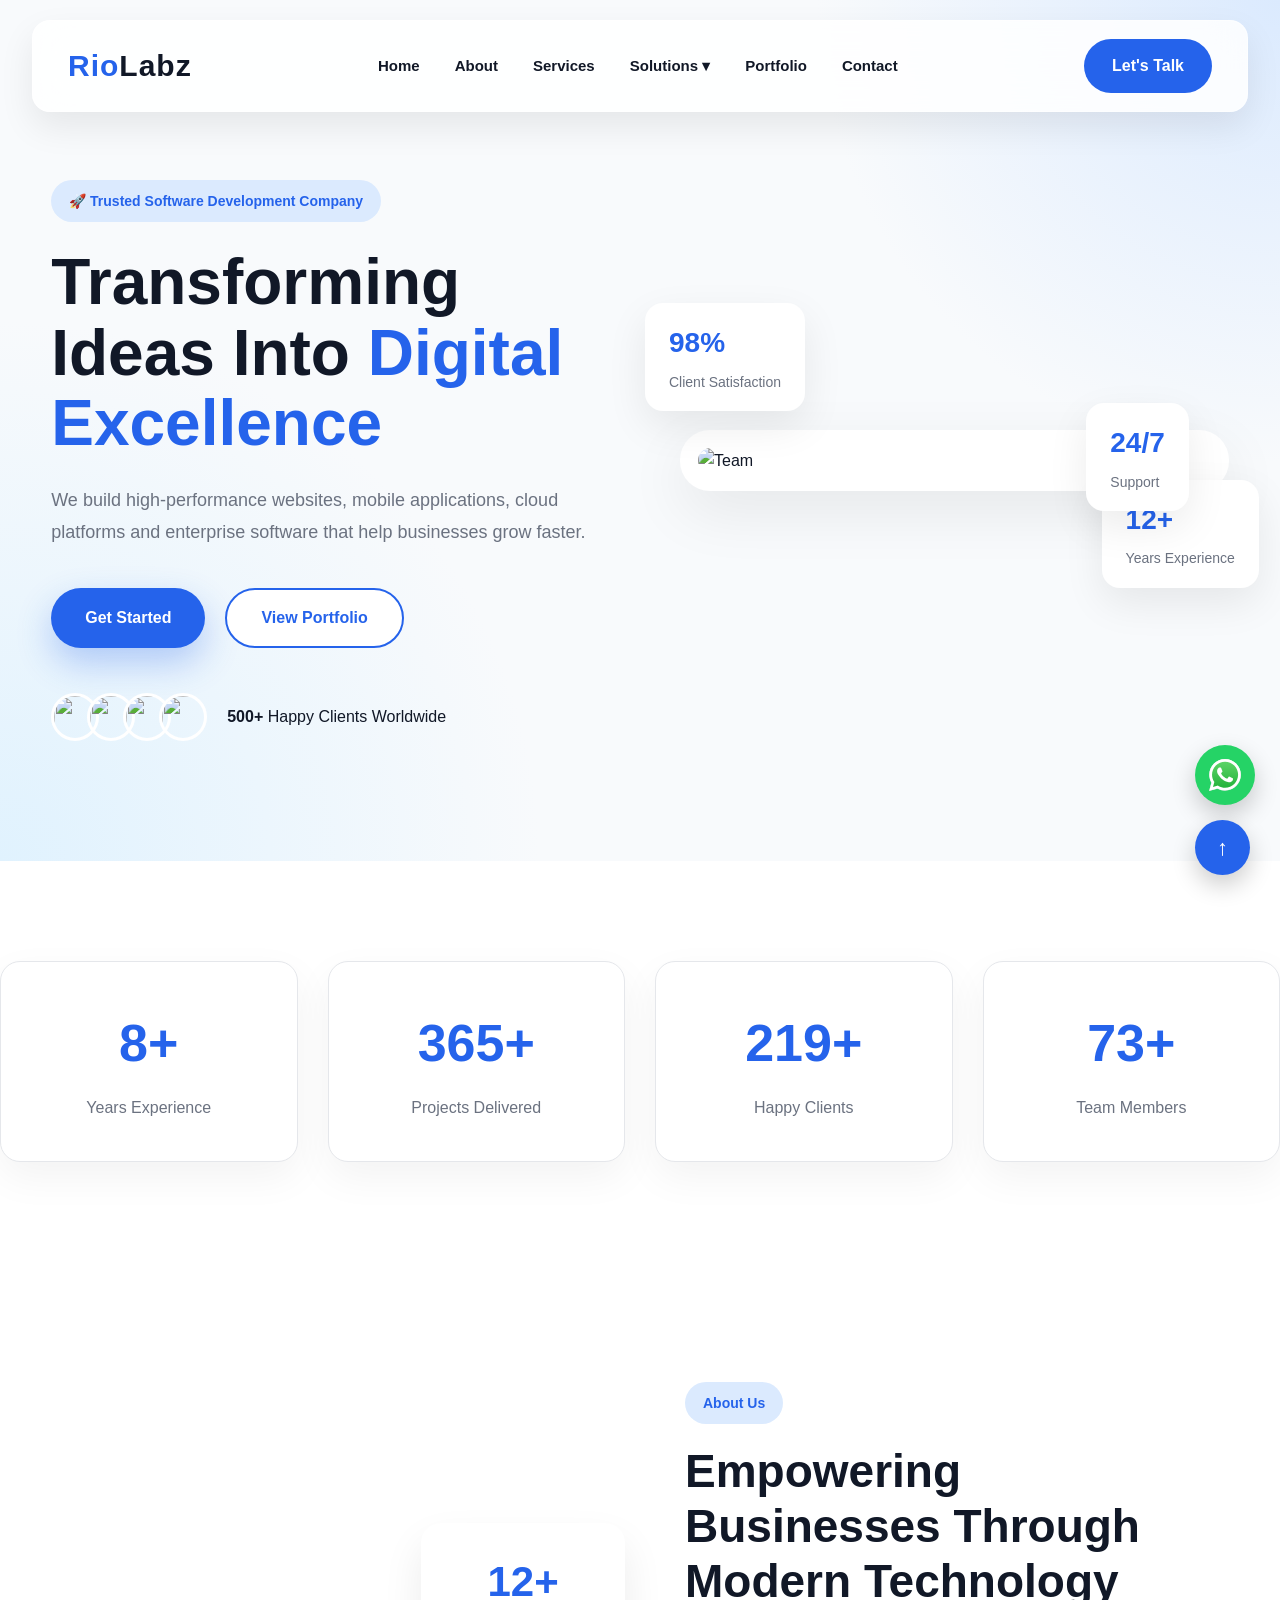
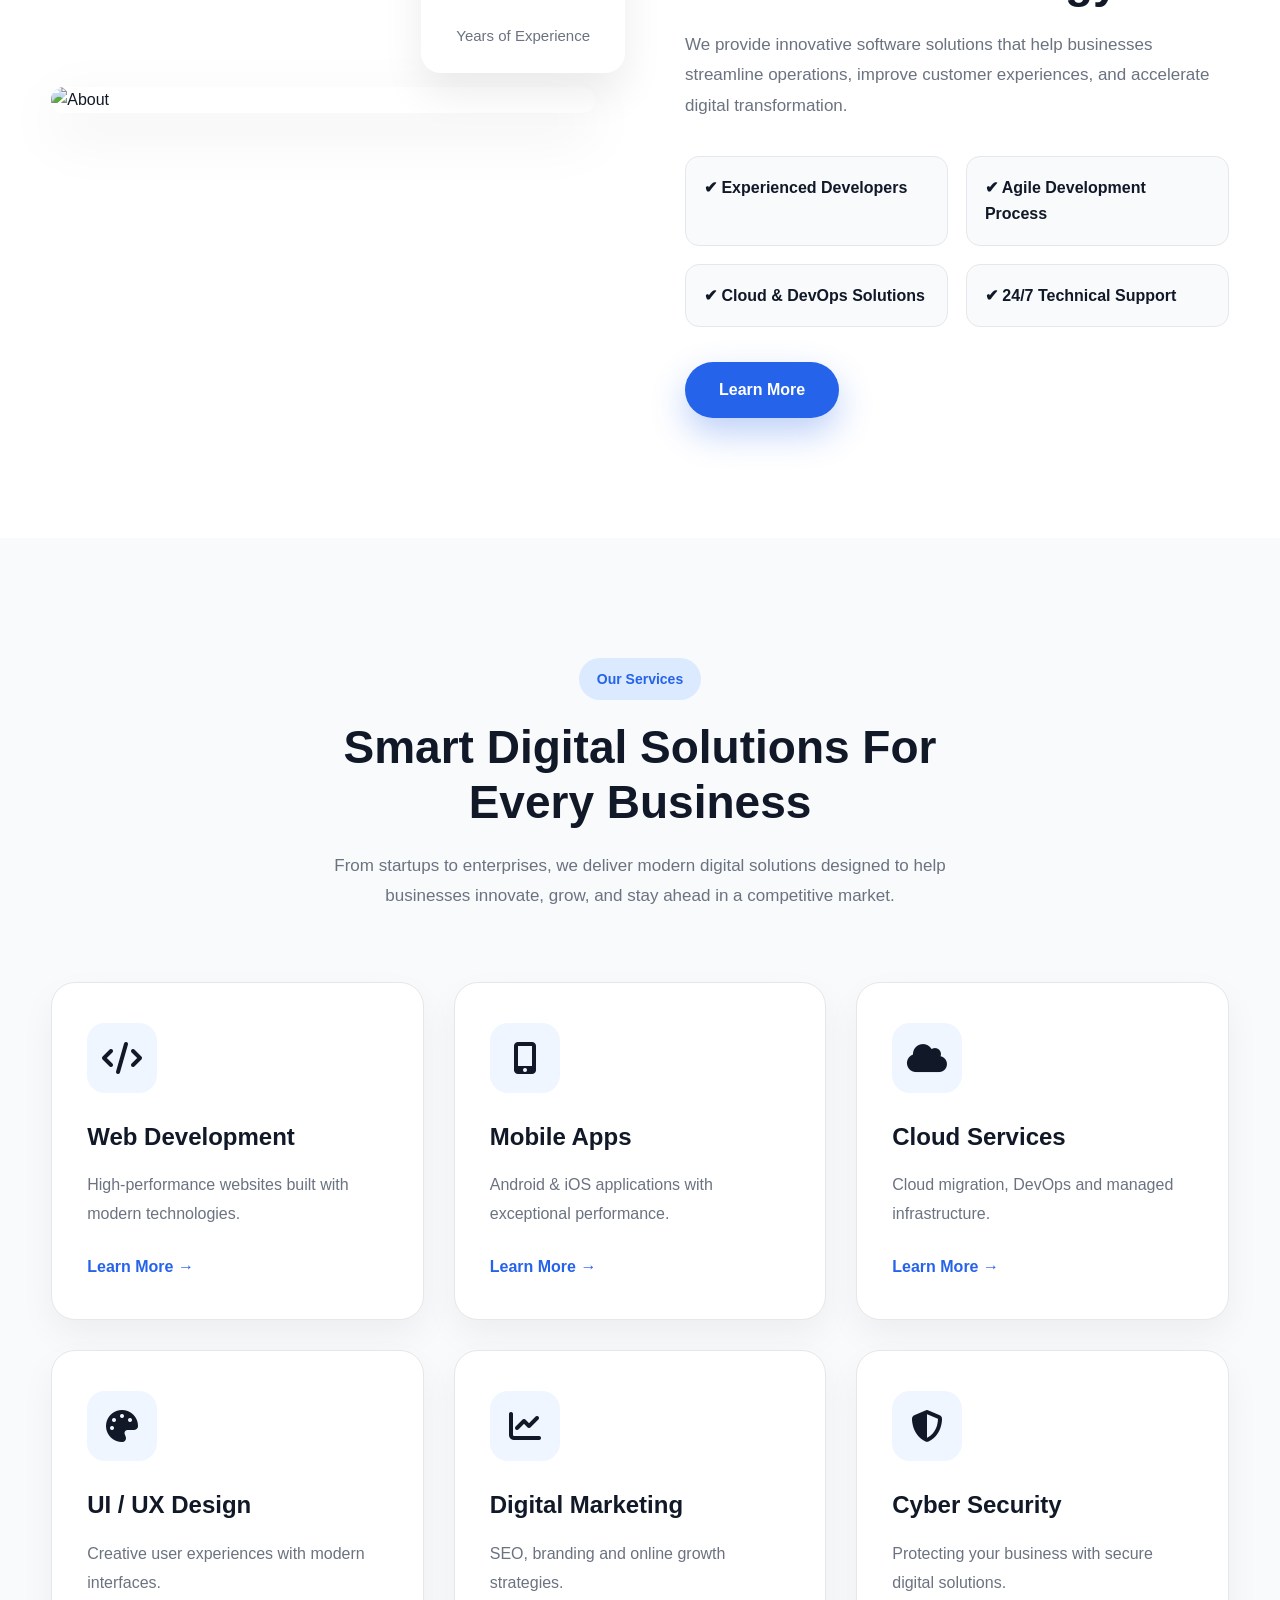
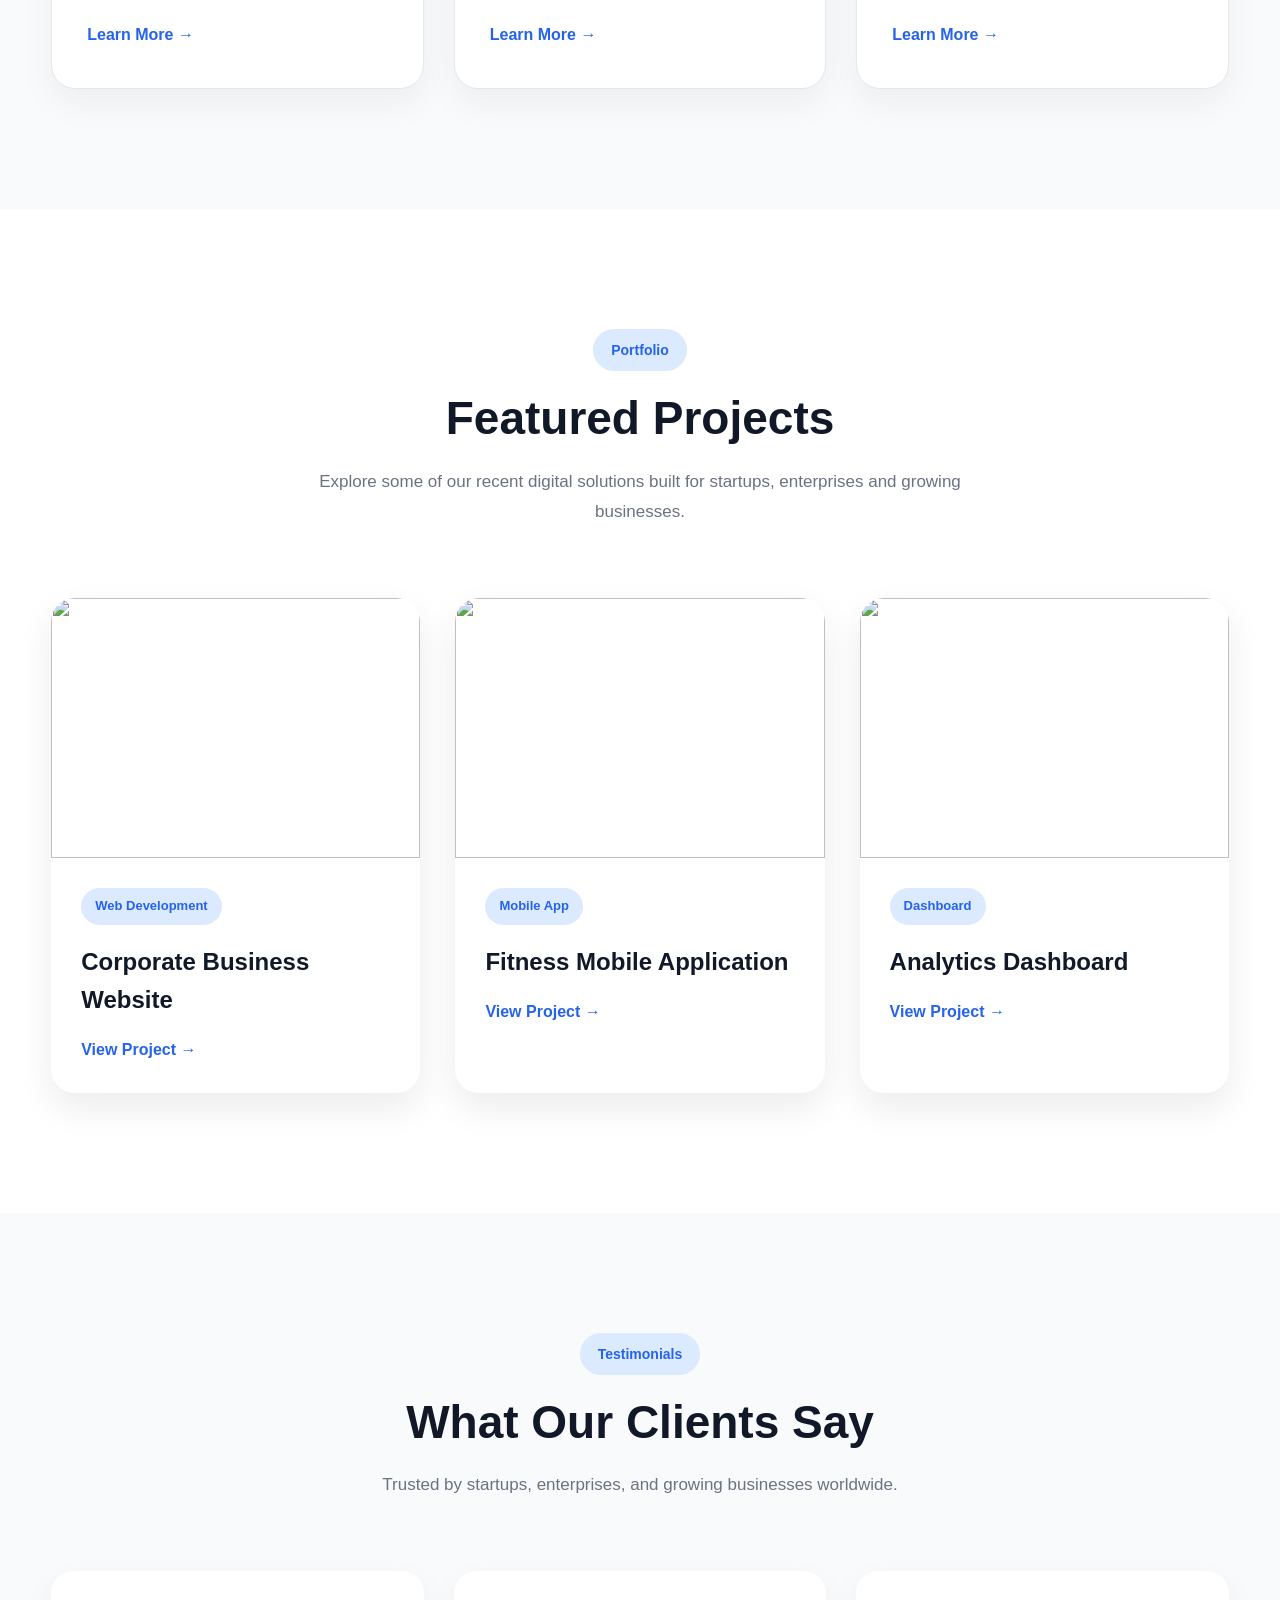
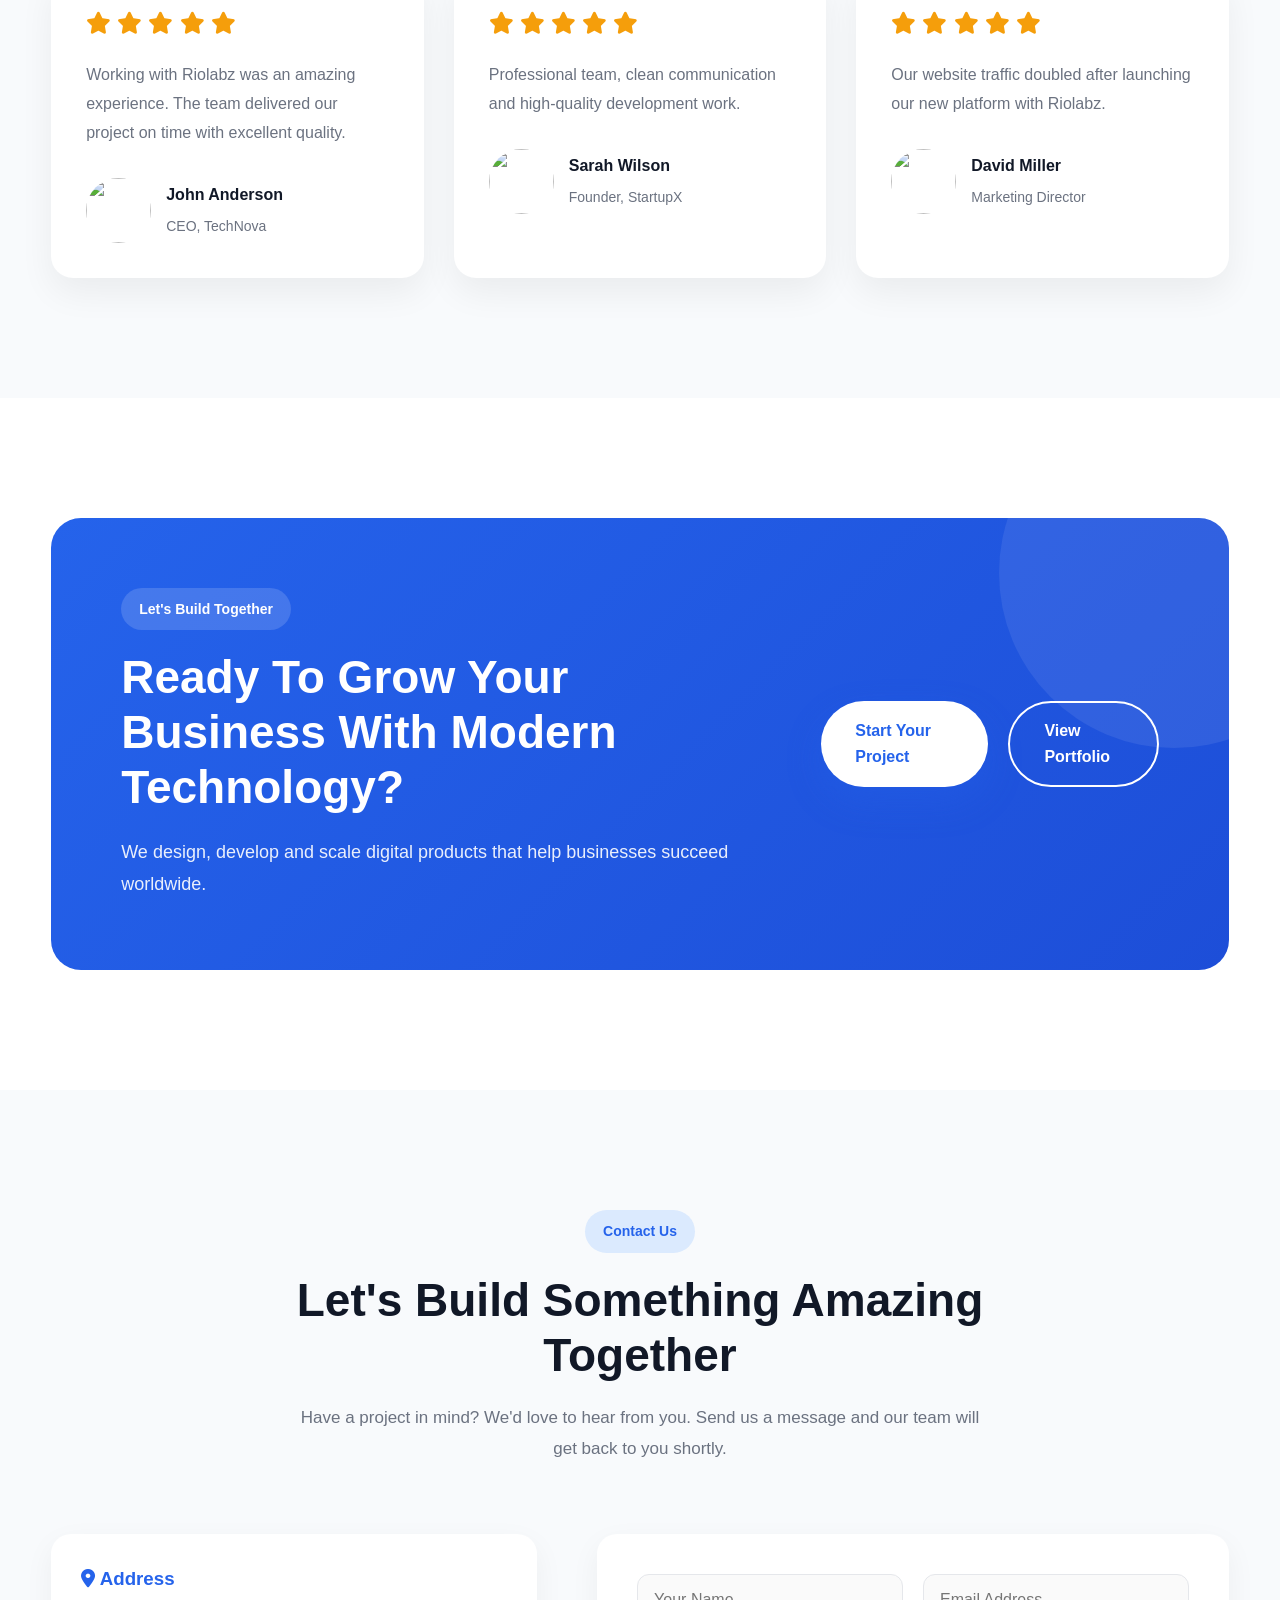
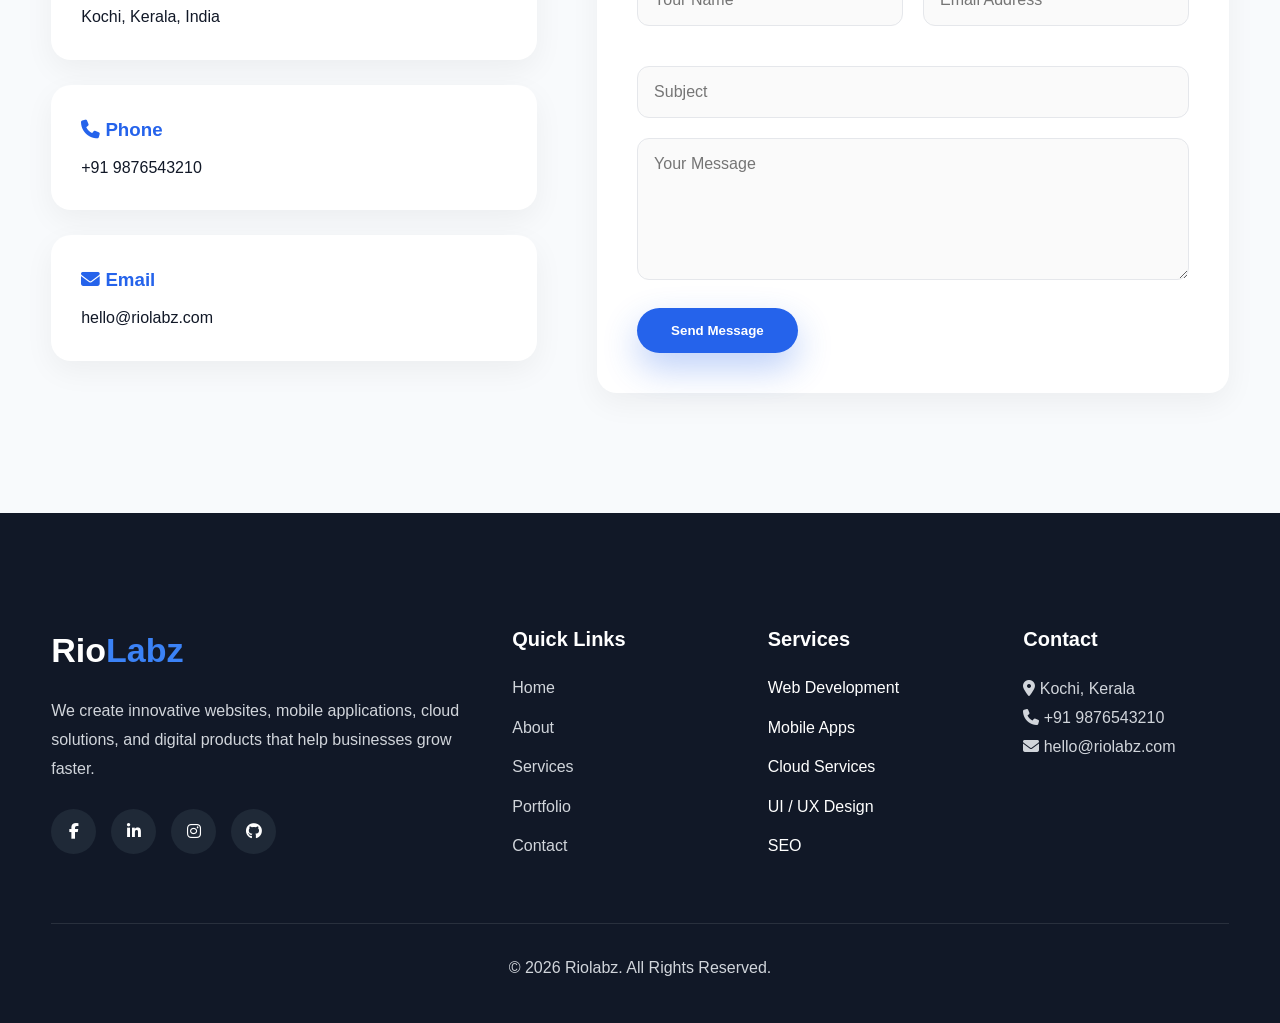
==== index.html @ b82c3bfc "Add files via upload" ====
<!DOCTYPE html>
<html lang="en">
<head>
    <meta charset="UTF-8">
    <meta name="viewport" content="width=device-width, initial-scale=1.0">
    <title>Home | Riolabz</title>
    <link rel="icon" href="images/logo.png">
    <link rel="stylesheet" href="https://cdnjs.cloudflare.com/ajax/libs/font-awesome/6.7.2/css/all.min.css">
    <link rel="stylesheet" href="styles.css">
</head>
<body>

<!-- ==================== MODERN NAVBAR ==================== -->
<nav class="navbar">

    <div class="nav-container">

        <a href="#" class="logo">
            Rio<span>Labz</span>
        </a>

        <ul class="nav-links">

            <li><a href="index.html">Home</a></li>

            <li><a href="about.html#about">About</a></li>

           <li><a href="services.html">Services</a></li>

            <li class="dropdown">

                <a href="#">Solutions ▾</a>

                <ul class="dropdown-menu">

                    <li><a href="#">Startup</a></li>

                    <li><a href="#">Enterprise</a></li>

                    <li><a href="#">Dedicated Team</a></li>

                </ul>

            </li>

            <li><a href="index.html#portfolio">Portfolio</a></li>


            <li><a href="#contact">Contact</a></li>

        </ul>

        <a href="#contact" class="contact-btn">

        Let's Talk

        </a>

        <div class="menu-toggle">

            ☰

        </div>

    </div>

</nav>

<!-- =====================HERO SECTION ========================= -->

<section class="hero" id="home">

    <div class="container hero-container">

        <!-- Left -->

        <div class="hero-content">

            <span class="hero-tag">
                🚀 Trusted Software Development Company
            </span>

            <h1>

                Transforming Ideas Into

                <span>Digital Excellence</span>

            </h1>

            <p>

                We build high-performance websites, mobile applications,
                cloud platforms and enterprise software that help
                businesses grow faster.

            </p>

            <div class="hero-buttons">

                <a href="#contact" class="btn btn-primary">

                    Get Started

                </a>

                <a href="#portfolio" class="btn btn-outline">

                    View Portfolio

                </a>

            </div>

            <div class="hero-clients">

                <div class="client-images">

                    <img src="https://i.pravatar.cc/45?img=11" alt="">

                    <img src="https://i.pravatar.cc/45?img=22" alt="">

                    <img src="https://i.pravatar.cc/45?img=33" alt="">

                    <img src="https://i.pravatar.cc/45?img=44" alt="">

                </div>

                <div>

                    <strong>500+</strong>

                    Happy Clients Worldwide

                </div>

            </div>

        </div>

        <!-- Right -->

        <div class="hero-image">

            <div class="hero-image-card">

                <img src="https://images.unsplash.com/photo-1516321318423-f06f85e504b3?q=80&w=1200&auto=format&fit=crop"
                    alt="Team">

            </div>

            <div class="floating-card card-1">

                <h3>12+</h3>

                <p>Years Experience</p>

            </div>

            <div class="floating-card card-2">

                <h3>98%</h3>

                <p>Client Satisfaction</p>

            </div>

            <div class="floating-card card-3">

                <h3>24/7</h3>

                <p>Support</p>

            </div>

        </div>

    </div>

</section>
    
<!-- ==================== STATS SECTION ==================== -->

<section class="stats-section">

    <div class="stats-container">

        <div class="stat-card">
            <h2>
                <span class="count" data-target="12">0</span>+
            </h2>
            <p>Years Experience</p>
        </div>

        <div class="stat-card">
            <h2>
                <span class="count" data-target="500">0</span>+
            </h2>
            <p>Projects Delivered</p>
        </div>

        <div class="stat-card">
            <h2>
                <span class="count" data-target="300">0</span>+
            </h2>
            <p>Happy Clients</p>
        </div>

        <div class="stat-card">
            <h2>
                <span class="count" data-target="100">0</span>+
            </h2>
            <p>Team Members</p>
        </div>

    </div>

</section>

<!-- ==================== ABOUT SECTION ====================== -->

<section class="about" id="about">

<div class="container about-container">

    <div class="about-image">

        <img src="https://images.unsplash.com/photo-1552664730-d307ca884978?q=80&w=1200&auto=format&fit=crop"
        alt="About">

        <div class="experience-card">

            <h2>12+</h2>

            <p>Years of Experience</p>

        </div>

    </div>

    <div class="about-content">

        <span class="section-tag">

            About Us

        </span>

        <h2 class="section-title">

            Empowering Businesses Through Modern Technology

        </h2>

        <p class="section-text">

            We provide innovative software solutions that help businesses
            streamline operations, improve customer experiences,
            and accelerate digital transformation.

        </p>

        <div class="about-features">

            <div class="feature">

                ✔ Experienced Developers

            </div>

            <div class="feature">

                ✔ Agile Development Process

            </div>

            <div class="feature">

                ✔ Cloud & DevOps Solutions

            </div>

            <div class="feature">

                ✔ 24/7 Technical Support

            </div>

        </div>

        <a href="#contact" class="btn btn-primary">

            Learn More

        </a>

    </div>

</div>

</section>

<!-- ===================== SERVICES ================================== -->

<section class="services" id="services">

<div class="container">

<div class="section-heading">

<span class="section-tag">

Our Services

</span>

<h2 class="section-title">

Smart Digital Solutions For Every Business

</h2>

<p class="section-text">

From startups to enterprises, we deliver modern digital
solutions designed to help businesses innovate, grow,
and stay ahead in a competitive market.

</p>

</div>

<div class="services-grid">

<div class="service-card">

<div class="service-icon">
<i class="fa-solid fa-code"></i>
</div>

<h3>Web Development</h3>

<p>

High-performance websites built with modern technologies.

</p>

<a href="#">

Learn More →

</a>

</div>

<div class="service-card">

<div class="service-icon"><i class="fa-solid fa-mobile-screen-button"></i></div>

<h3>Mobile Apps</h3>

<p>

Android & iOS applications with exceptional performance.

</p>

<a href="#">

Learn More →

</a>

</div>

<div class="service-card">

<div class="service-icon"><i class="fa-solid fa-cloud"></i></div>

<h3>Cloud Services</h3>

<p>

Cloud migration, DevOps and managed infrastructure.

</p>

<a href="#">

Learn More →

</a>

</div>

<div class="service-card">

<div class="service-icon"><i class="fa-solid fa-palette"></i></div>

<h3>UI / UX Design</h3>

<p>

Creative user experiences with modern interfaces.

</p>

<a href="#">

Learn More →

</a>

</div>

<div class="service-card">

<div class="service-icon"><i class="fa-solid fa-chart-line"></i></div>

<h3>Digital Marketing</h3>

<p>

SEO, branding and online growth strategies.

</p>

<a href="#">

Learn More →

</a>

</div>

<div class="service-card">

<div class="service-icon"><i class="fa-solid fa-shield-halved"></i></div>

<h3>Cyber Security</h3>

<p>

Protecting your business with secure digital solutions.

</p>

<a href="#">

Learn More →

</a>

</div>

</div>

</div>

</section>

<!--=================== PORTFOLIO ======================================-->

<section class="portfolio" id="portfolio">

<div class="container">

<div class="section-heading">

<span class="section-tag">

Portfolio

</span>

<h2 class="section-title">

Featured Projects

</h2>

<p class="section-text">

Explore some of our recent digital solutions built for
startups, enterprises and growing businesses.

</p>

</div>

<div class="portfolio-grid">

<div class="project-card">

<img src="https://images.unsplash.com/photo-1460925895917-afdab827c52f?q=80&w=900&auto=format&fit=crop">

<div class="project-content">

<span>Web Development</span>

<h3>Corporate Business Website</h3>

<a href="#">

View Project →

</a>

</div>

</div>

<div class="project-card">

<img src="https://images.unsplash.com/photo-1559028012-481c04fa702d?q=80&w=900&auto=format&fit=crop">

<div class="project-content">

<span>Mobile App</span>

<h3>Fitness Mobile Application</h3>

<a href="#">

View Project →

</a>

</div>

</div>

<div class="project-card">

<img src="https://images.unsplash.com/photo-1551288049-bebda4e38f71?q=80&w=900&auto=format&fit=crop">

<div class="project-content">

<span>Dashboard</span>

<h3>Analytics Dashboard</h3>

<a href="#">

View Project →

</a>

</div>

</div>

</div>

</div>

</section>

<!--===================  TESTIMONIALS ======================================-->

<section class="testimonials" id="testimonials">

<div class="container">

<div class="section-heading">

<span class="section-tag">

Testimonials

</span>

<h2 class="section-title">

What Our Clients Say

</h2>

<p class="section-text">

Trusted by startups, enterprises, and growing businesses worldwide.

</p>

</div>

<div class="testimonial-slider">

<div class="testimonial-card active">

<div class="stars">

<i class="fa-solid fa-star"></i>
<i class="fa-solid fa-star"></i>
<i class="fa-solid fa-star"></i>
<i class="fa-solid fa-star"></i>
<i class="fa-solid fa-star"></i>

</div>

<p>

Working with Riolabz was an amazing experience.
The team delivered our project on time with excellent quality.

</p>

<div class="client-info">

<img src="https://i.pravatar.cc/70?img=15">

<div>

<h4>John Anderson</h4>

<span>CEO, TechNova</span>

</div>

</div>

</div>

<div class="testimonial-card">

<div class="stars">

<i class="fa-solid fa-star"></i>
<i class="fa-solid fa-star"></i>
<i class="fa-solid fa-star"></i>
<i class="fa-solid fa-star"></i>
<i class="fa-solid fa-star"></i>

</div>

<p>

Professional team, clean communication and
high-quality development work.

</p>

<div class="client-info">

<img src="https://i.pravatar.cc/70?img=25">

<div>

<h4>Sarah Wilson</h4>

<span>Founder, StartupX</span>

</div>

</div>

</div>

<div class="testimonial-card">

<div class="stars">

<i class="fa-solid fa-star"></i>
<i class="fa-solid fa-star"></i>
<i class="fa-solid fa-star"></i>
<i class="fa-solid fa-star"></i>
<i class="fa-solid fa-star"></i>

</div>

<p>

Our website traffic doubled after launching
our new platform with Riolabz.

</p>

<div class="client-info">

<img src="https://i.pravatar.cc/70?img=35">

<div>

<h4>David Miller</h4>

<span>Marketing Director</span>

</div>

</div>

</div>

</div>

</div>

</section>

<!--==================== CALL TO ACTION ======================================-->

<section class="cta">

<div class="container">

<div class="cta-box">

<div class="cta-content">

<span class="section-tag">

Let's Build Together

</span>

<h2>

Ready To Grow Your Business
With Modern Technology?

</h2>

<p>

We design, develop and scale digital products that
help businesses succeed worldwide.

</p>

</div>

<div class="cta-buttons">

<a href="#contact" class="btn btn-primary">

Start Your Project

</a>

<a href="#portfolio" class="btn btn-outline">

View Portfolio

</a>

</div>

</div>

</div>

</section>

<!--===================== CONTACT ===========================-->

<section class="contact" id="contact">

<div class="container">

<div class="section-heading">

<span class="section-tag">

Contact Us

</span>

<h2 class="section-title">

Let's Build Something Amazing Together

</h2>

<p class="section-text">

Have a project in mind? We'd love to hear from you.
Send us a message and our team will get back to you shortly.

</p>

</div>

<div class="contact-container">

<div class="contact-info">

<div class="info-box">

<h3><i class="fa-solid fa-location-dot"></i> Address</h3>

<p>Kochi, Kerala, India</p>

</div>

<div class="info-box">

<h3><i class="fa-solid fa-phone"></i> Phone</h3>

<p>+91 9876543210</p>

</div>

<div class="info-box">

<h3><i class="fa-solid fa-envelope"></i> Email</h3>

<p>hello@riolabz.com</p>

</div>

</div>

<form class="contact-form">

<div class="form-group">

<input type="text" placeholder="Your Name" required>

<input type="email" placeholder="Email Address" required>

</div>

<input type="text" placeholder="Subject">

<textarea rows="6" placeholder="Your Message"></textarea>

<button type="submit" class="btn btn-primary">

Send Message

</button>

</form>

</div>

</div>

</section>


<!--==================== FOOTER ==============================================-->

<footer class="footer" id="footer">

<div class="container">

<div class="footer-grid">

<div class="footer-about">

<a href="index.html" class="footer-logo">

Rio<span>Labz</span>

</a>

<p>

We create innovative websites, mobile applications,
cloud solutions, and digital products that help
businesses grow faster.

</p>

<div class="social-links">

<a href="#"><i class="fab fa-facebook-f"></i></a>

<a href="#"><i class="fab fa-linkedin-in"></i></a>

<a href="#"><i class="fab fa-instagram"></i></a>

<a href="#"><i class="fab fa-github"></i></a>

</div>

</div>

<div>

<h3>Quick Links</h3>

<ul>

<li><a href="index.html">Home</a></li>

<li><a href="about.html">About</a></li>

<li><a href="services.html">Services</a></li>

<li><a href="index.html#portfolio">Portfolio</a></li>

<li><a href="index.html#contact">Contact</a></li>

</ul>

</div>

<div>

<h3>Services</h3>

<ul>

<li>Web Development</li>

<li>Mobile Apps</li>

<li>Cloud Services</li>

<li>UI / UX Design</li>

<li>SEO</li>

</ul>

</div>

<div>

<h3>Contact</h3>

<p>

<i class="fa-solid fa-location-dot"></i> Kochi, Kerala

</p>

<p>

<i class="fa-solid fa-phone"></i> +91 9876543210

</p>

<p>

<i class="fa-solid fa-envelope"></i> hello@riolabz.com

</p>

</div>

</div>

<div class="footer-bottom">

<p>

© 2026 Riolabz. All Rights Reserved.

</p>

</div>

</div>

</footer>


<div class="floating-actions">

<a

href="https://wa.me/919876543210"

target="_blank"

class="whatsapp-btn">

<img src="images/whatsapp-icon.svg" alt="WhatsApp">

</a>

<button class="scroll-top-btn">

↑

</button>

</div>

   

    <script src="scripts.js"></script>
</body>
</html>
---- styles.css ----
*{
    margin:0;
    padding:0;
    box-sizing:border-box;
}

html{
    scroll-behavior:smooth;
}

body{

    font-family:"Inter",sans-serif;

    background:#F8FAFC;

    color:#111827;

    overflow-x:hidden;

    line-height:1.6;

}

img{

    max-width:100%;

    display:block;

}

a{

    text-decoration:none;

}

ul{

    list-style:none;

}

section{

    width:100%;

}



/*==================================================
  VARIABLES
==================================================*/

:root{

--primary:#2563EB;

--secondary:#3B82F6;

--dark:#111827;

--text:#6B7280;

--light:#F8FAFC;

--white:#ffffff;

--border:#E5E7EB;

--radius:18px;

--shadow:0 15px 35px rgba(0,0,0,.08);

--transition:.35s;

}



/*==================================================
  COMMON
==================================================*/

.container{

width:min(1320px,92%);

margin:auto;

}

.btn{

display:inline-flex;

align-items:center;

justify-content:center;

padding:15px 34px;

border-radius:50px;

font-weight:700;

transition:.35s;

cursor:pointer;

}

.btn-primary{

background:var(--primary);

color:white;

box-shadow:0 15px 35px rgba(37,99,235,.3);

}

.btn-primary:hover{

transform:translateY(-5px);

background:#1D4ED8;

}

.btn-outline{

border:2px solid var(--primary);

color:var(--primary);

background:white;

}

.btn-outline:hover{

background:var(--primary);

color:white;

}

.section-title{

font-size:46px;

font-weight:800;

line-height:1.2;

margin-bottom:20px;

}

.section-text{

font-size:17px;

color:var(--text);

line-height:1.8;

}

/*==================================================
  NAVBAR
==================================================*/

.navbar{

position:fixed;

top:20px;

left:50%;

transform:translateX(-50%);

width:min(1320px,95%);

background:rgba(255,255,255,.85);

backdrop-filter:blur(18px);

border:1px solid rgba(255,255,255,.4);

border-radius:18px;

padding:18px 35px;

z-index:9999;

box-shadow:var(--shadow);

transition:.35s;

}

.nav-container{

display:flex;

align-items:center;

justify-content:space-between;

}

.logo{

font-size:30px;

font-weight:800;

color:var(--primary);

letter-spacing:1px;

}

.logo span{

color:#111827;

}

.nav-links{

display:flex;

align-items:center;

gap:35px;

}

.nav-links>li{

position:relative;

}

.nav-links>li>a{

font-size:15px;

font-weight:600;

color:#111827;

transition:var(--transition);

display:flex;

align-items:center;

gap:6px;

}

.nav-links>li>a:hover{

color:var(--primary);

}

.contact-btn{

display:inline-flex;

align-items:center;

justify-content:center;

padding:14px 28px;

background:var(--primary);

color:#fff;

border-radius:50px;

font-weight:700;

transition:.35s;

}

.contact-btn:hover{

background:#1D4ED8;

transform:translateY(-3px);

}

/*==================================================
  DROPDOWN
==================================================*/

.dropdown{

position:relative;

}

.dropdown-menu{

position:absolute;

top:60px;

left:0;

width:260px;

background:#fff;

border-radius:16px;

padding:12px 0;

box-shadow:0 20px 45px rgba(0,0,0,.08);

opacity:0;

visibility:hidden;

transform:translateY(15px);

transition:.35s;

z-index:999;

}

.dropdown:hover .dropdown-menu{

opacity:1;

visibility:visible;

transform:translateY(0);

}

.dropdown-menu li{

width:100%;

}

.dropdown-menu li a{

display:block;

padding:14px 22px;

font-size:15px;

font-weight:500;

color:#374151;

transition:.3s;

}

.dropdown-menu li a:hover{

background:#EFF6FF;

color:var(--primary);

padding-left:28px;

}

/*==================================================
  MOBILE MENU
==================================================*/

.menu-toggle{

display:none;

font-size:28px;

cursor:pointer;

color:#111827;

}

/*==================================================
  RESPONSIVE NAVBAR
==================================================*/

@media(max-width:992px){

.navbar{

padding:18px 25px;

}

.menu-toggle{

display:block;

}

.nav-links{

position:absolute;

top:90px;

left:0;

width:100%;

background:white;

flex-direction:column;

align-items:flex-start;

padding:25px;

gap:20px;

border-radius:18px;

box-shadow:0 15px 35px rgba(0,0,0,.08);

display:none;

}

.nav-links.active{

display:flex;

}

.contact-btn{

display:none;

}

.dropdown-menu{

position:static;

opacity:1;

visibility:visible;

transform:none;

display:none;

box-shadow:none;

padding-left:20px;

width:100%;

}

.dropdown.active .dropdown-menu{

display:block;

}

}

/*==================================================
  HERO SECTION
==================================================*/

.hero{

    padding:180px 0 120px;

    background:
    radial-gradient(circle at top right,#DBEAFE 0%,transparent 30%),
    radial-gradient(circle at bottom left,#E0F2FE 0%,transparent 35%),
    #F8FAFC;

    overflow:hidden;

}

.hero-container{

    display:grid;

    grid-template-columns:1fr 1fr;

    align-items:center;

    gap:80px;

}

.hero-content{

    animation:fadeUp 1s ease;

}

.hero-tag{

    display:inline-block;

    background:#DBEAFE;

    color:#2563EB;

    padding:10px 18px;

    border-radius:50px;

    font-size:14px;

    font-weight:700;

    margin-bottom:25px;

}

.hero-content h1{

    font-size:64px;

    line-height:1.1;

    font-weight:800;

    color:var(--dark);

    margin-bottom:25px;

}

.hero-content h1 span{

    color:var(--primary);

}

.hero-content p{

    font-size:18px;

    color:var(--text);

    line-height:1.8;

    max-width:580px;

    margin-bottom:40px;

}

.hero-buttons{

    display:flex;

    gap:20px;

    margin-bottom:45px;

}

.hero-clients{

    display:flex;

    align-items:center;

    gap:20px;

}

.client-images{

    display:flex;

}

.client-images img{

    width:48px;

    height:48px;

    border-radius:50%;

    border:3px solid white;

    margin-left:-12px;

}

.client-images img:first-child{

    margin-left:0;

}

.hero-image{

    position:relative;

}

.hero-image-card{

    background:white;

    padding:18px;

    border-radius:30px;

    box-shadow:0 20px 60px rgba(0,0,0,.08);

}

.hero-image-card img{

    border-radius:20px;

    width:100%;

    display:block;

}

.floating-card{

    position:absolute;

    background:white;

    padding:18px 24px;

    border-radius:18px;

    box-shadow:0 15px 40px rgba(0,0,0,.08);

    animation:float 4s ease-in-out infinite;

}

.floating-card h3{

    font-size:28px;

    color:var(--primary);

    margin-bottom:5px;

}

.floating-card p{

    color:var(--text);

    font-size:14px;

}

.card-1{

    top:50px;

    right:-30px;

}

.card-2{

    bottom:80px;

    left:-35px;

}

.card-3{

    bottom:-20px;

    right:40px;

}

/*==================================================
  HERO ANIMATIONS
==================================================*/

@keyframes float{

    0%{

        transform:translateY(0);

    }

    50%{

        transform:translateY(-12px);

    }

    100%{

        transform:translateY(0);

    }

}

@keyframes fadeUp{

    from{

        opacity:0;

        transform:translateY(40px);

    }

    to{

        opacity:1;

        transform:translateY(0);

    }

}

/*==================================================
  HERO RESPONSIVE
==================================================*/

@media(max-width:992px){

.hero{

padding:150px 0 80px;

}

.hero-container{

grid-template-columns:1fr;

text-align:center;

gap:60px;

}

.hero-content h1{

font-size:46px;

}

.hero-content p{

margin:auto auto 35px;

}

.hero-buttons{

justify-content:center;

flex-wrap:wrap;

}

.hero-clients{

justify-content:center;

}

.card-1,
.card-2,
.card-3{

display:none;

}

}

@media(max-width:576px){

.hero-content h1{

font-size:36px;

}

.hero-tag{

font-size:13px;

}

.hero-buttons{

flex-direction:column;

}

.hero-buttons .btn{

width:100%;

}

}

/*==================================================
  STATS SECTION
==================================================*/

.stats-section{

    padding:100px 0;

    background:#ffffff;

}

.stats-container{

    display:grid;

    grid-template-columns:repeat(4,1fr);

    gap:30px;

}

.stat-card{

    background:#fff;

    padding:40px 30px;

    text-align:center;

    border-radius:20px;

    border:1px solid var(--border);

    box-shadow:0 15px 40px rgba(0,0,0,.05);

    transition:var(--transition);

}

.stat-card:hover{

    transform:translateY(-10px);

    box-shadow:0 25px 50px rgba(37,99,235,.12);

}

.stat-card h2{

    font-size:52px;

    color:var(--primary);

    font-weight:800;

    margin-bottom:10px;

}

.stat-card p{

    color:var(--text);

    font-size:16px;

    font-weight:500;

}

.count{

    display:inline-block;

}

/*==========================
  STATS RESPONSIVE
===========================*/

@media(max-width:992px){

.stats-container{

grid-template-columns:repeat(2,1fr);

gap:25px;

}

}

@media(max-width:576px){

.stats-container{

grid-template-columns:1fr;

}

.stat-card{

padding:35px 25px;

}

.stat-card h2{

font-size:42px;

}

}







/*==================================================
  ABOUT
==================================================*/

.about{

padding:120px 0;

background:white;

}

.about-container{

display:grid;

grid-template-columns:1fr 1fr;

align-items:center;

gap:90px;

}

.about-image{

position:relative;

}

.about-image img{

width:100%;

border-radius:30px;

box-shadow:0 20px 60px rgba(0,0,0,.08);

}

.experience-card{

position:absolute;

right:-30px;

bottom:40px;

background:white;

padding:25px 35px;

border-radius:20px;

box-shadow:0 20px 40px rgba(0,0,0,.08);

text-align:center;

}

.experience-card h2{

font-size:42px;

color:var(--primary);

margin-bottom:8px;

}

.experience-card p{

color:var(--text);

font-size:15px;

}

.section-tag{

display:inline-block;

padding:10px 18px;

background:#DBEAFE;

color:var(--primary);

border-radius:50px;

font-size:14px;

font-weight:700;

margin-bottom:20px;

}

.about-features{

display:grid;

grid-template-columns:repeat(2,1fr);

gap:18px;

margin:35px 0;

}

.feature{

background:#F8FAFC;

padding:18px;

border-radius:14px;

font-weight:600;

transition:.3s;

border:1px solid #E5E7EB;

}

.feature:hover{

transform:translateY(-5px);

background:#EFF6FF;

}

@media(max-width:992px){

.about-container{

grid-template-columns:1fr;

gap:60px;

}

.about-content{

text-align:center;

}

.about-features{

grid-template-columns:1fr;

}

.experience-card{

position:relative;

right:auto;

bottom:auto;

margin:20px auto 0;

width:220px;

}

}

/*==================================================
  SERVICES
==================================================*/

.services{

    padding:120px 0;

    background:#F8FAFC;

}

.section-heading{

    max-width:700px;

    margin:0 auto 70px;

    text-align:center;

}

.services-grid{

    display:grid;

    grid-template-columns:repeat(3,1fr);

    gap:30px;

}

.service-card{

    background:#fff;

    padding:40px 35px;

    border-radius:24px;

    border:1px solid var(--border);

    box-shadow:0 15px 35px rgba(0,0,0,.05);

    transition:all .35s ease;

    position:relative;

    overflow:hidden;

}

.service-card::before{

    content:"";

    position:absolute;

    top:0;

    left:0;

    width:100%;

    height:5px;

    background:linear-gradient(90deg,#2563EB,#3B82F6);

    transform:scaleX(0);

    transform-origin:left;

    transition:.35s;

}

.service-card:hover{

    transform:translateY(-12px);

    box-shadow:0 25px 50px rgba(37,99,235,.12);

}

.service-card:hover::before{

    transform:scaleX(1);

}

.service-icon{

    width:70px;

    height:70px;

    border-radius:18px;

    background:#EFF6FF;

    display:flex;

    align-items:center;

    justify-content:center;

    font-size:32px;

    margin-bottom:25px;

}

.service-card h3{

    font-size:24px;

    margin-bottom:15px;

    color:var(--dark);

}

.service-card p{

    color:var(--text);

    line-height:1.8;

    margin-bottom:25px;

}

.service-card a{

    color:var(--primary);

    font-weight:700;

    display:inline-flex;

    align-items:center;

    gap:8px;

    transition:.3s;

}

.service-card:hover a{

    transform:translateX(6px);

}

/*==================================================
  SERVICES RESPONSIVE
==================================================*/

@media(max-width:992px){

.services-grid{

grid-template-columns:repeat(2,1fr);

}

}

@media(max-width:576px){

.services-grid{

grid-template-columns:1fr;

}

.service-card{

padding:30px;

}

}

/*==================================================
PORTFOLIO
==================================================*/

.portfolio{

padding:120px 0;

background:white;

}

.portfolio-grid{

display:grid;

grid-template-columns:repeat(3,1fr);

gap:35px;

}

.project-card{

background:white;

border-radius:24px;

overflow:hidden;

box-shadow:0 15px 35px rgba(0,0,0,.08);

transition:.35s;

}

.project-card:hover{

transform:translateY(-12px);

}

.project-card img{

width:100%;

height:260px;

object-fit:cover;

transition:.5s;

}

.project-card:hover img{

transform:scale(1.08);

}

.project-content{

padding:30px;

}

.project-content span{

display:inline-block;

background:#DBEAFE;

color:var(--primary);

padding:8px 14px;

border-radius:40px;

font-size:13px;

font-weight:700;

margin-bottom:18px;

}

.project-content h3{

font-size:24px;

margin-bottom:18px;

}

.project-content a{

color:var(--primary);

font-weight:700;

}

/*==================================================
PORTFOLIO RESPONSIVE
==================================================*/

@media(max-width:992px){

.portfolio-grid{

grid-template-columns:repeat(2,1fr);

}

}

@media(max-width:576px){

.portfolio-grid{

grid-template-columns:1fr;

}

}

/*==================================================
TESTIMONIALS
==================================================*/

.testimonials{

padding:120px 0;

background:#F8FAFC;

}

.testimonial-slider{

display:grid;

grid-template-columns:repeat(3,1fr);

gap:30px;

}

.testimonial-card{

background:white;

padding:35px;

border-radius:22px;

box-shadow:0 15px 35px rgba(0,0,0,.06);

transition:.35s;

}

.testimonial-card:hover{

transform:translateY(-10px);

}

.stars{

font-size:22px;

color:#F59E0B;

margin-bottom:20px;

}

.testimonial-card p{

color:var(--text);

line-height:1.8;

margin-bottom:30px;

}

.client-info{

display:flex;

align-items:center;

gap:15px;

}

.client-info img{

width:65px;

height:65px;

border-radius:50%;

}

.client-info h4{

margin-bottom:5px;

}

.client-info span{

font-size:14px;

color:var(--text);

}

/*==================================================
TESTIMONIAL RESPONSIVE
==================================================*/

@media(max-width:992px){

.testimonial-slider{

grid-template-columns:1fr;

}

}

/*==================================================
CTA
==================================================*/

.cta{

padding:120px 0;

background:#fff;

}

.cta-box{

background:linear-gradient(135deg,#2563EB,#1D4ED8);

padding:70px;

border-radius:30px;

display:flex;

align-items:center;

justify-content:space-between;

gap:50px;

color:white;

overflow:hidden;

position:relative;

}

.cta-box::before{

content:"";

position:absolute;

width:350px;

height:350px;

background:rgba(255,255,255,.08);

border-radius:50%;

right:-120px;

top:-120px;

}

.cta-content{

position:relative;

z-index:2;

max-width:650px;

}

.cta-content .section-tag{

background:rgba(255,255,255,.15);

color:white;

margin-bottom:20px;

}

.cta-content h2{

font-size:46px;

line-height:1.2;

margin-bottom:20px;

}

.cta-content p{

font-size:18px;

line-height:1.8;

opacity:.9;

}

.cta-buttons{

display:flex;

gap:20px;

position:relative;

z-index:2;

}

.cta .btn-primary{

background:white;

color:#2563EB;

}

.cta .btn-primary:hover{

background:#F3F4F6;

}

.cta .btn-outline{

border:2px solid white;

color:white;

background:transparent;

}

.cta .btn-outline:hover{

background:white;

color:#2563EB;

}

/*==================================================
CTA RESPONSIVE
==================================================*/

@media(max-width:992px){

.cta-box{

flex-direction:column;

text-align:center;

padding:50px 35px;

}

.cta-buttons{

justify-content:center;

flex-wrap:wrap;

}

.cta-content h2{

font-size:34px;

}

}

@media(max-width:576px){

.cta-buttons{

flex-direction:column;

}

.cta-buttons .btn{

width:100%;

}

}

/*==================================================
FOOTER
==================================================*/

.footer{

background:#111827;

color:white;

padding:90px 0 30px;

}

.footer-grid{

display:grid;

grid-template-columns:2fr 1fr 1fr 1fr;

gap:50px;

margin-bottom:50px;

}

.footer-logo{

font-size:34px;

font-weight:800;

color:white;

display:inline-block;

margin-bottom:20px;

}

.footer-logo span{

color:#3B82F6;

}

.footer p{

color:#D1D5DB;

line-height:1.8;

}

.footer h3{

margin-bottom:20px;

font-size:20px;

}

.footer ul li{

margin-bottom:14px;

}

.footer ul li a{

color:#D1D5DB;

transition:.3s;

}

.footer ul li a:hover{

color:white;

}

.social-links{

display:flex;

gap:15px;

margin-top:25px;

}

.social-links a{

width:45px;

height:45px;

background:#1F2937;

display:flex;

align-items:center;

justify-content:center;

border-radius:50%;

color:white;

transition:.3s;

}

.social-links a:hover{

background:#2563EB;

}

.footer-bottom{

padding-top:30px;

border-top:1px solid rgba(255,255,255,.1);

text-align:center;

}

/*==================================================
FOOTER RESPONSIVE
==================================================*/

@media(max-width:992px){

.footer-grid{

grid-template-columns:repeat(2,1fr);

}

}

@media(max-width:576px){

.footer-grid{

grid-template-columns:1fr;

text-align:center;

}

.social-links{

justify-content:center;

}

}


/*==================================================
CONTACT
==================================================*/

.contact{

padding:120px 0;

background:#F8FAFC;

}

.contact-container{

display:grid;

grid-template-columns:1fr 1.3fr;

gap:60px;

margin-top:60px;

}

.contact-info{

display:flex;

flex-direction:column;

gap:25px;

}

.info-box{

background:white;

padding:30px;

border-radius:20px;

box-shadow:0 10px 30px rgba(0,0,0,.05);

}

.info-box h3{

margin-bottom:10px;

color:var(--primary);

}

.contact-form{

background:white;

padding:40px;

border-radius:20px;

box-shadow:0 10px 30px rgba(0,0,0,.05);

}

.form-group{

display:grid;

grid-template-columns:1fr 1fr;

gap:20px;

margin-bottom:20px;

}

.contact-form input,

.contact-form textarea{

width:100%;

padding:16px;

border:1px solid var(--border);

border-radius:12px;

font-size:16px;

margin-bottom:20px;

outline:none;

transition:.3s;

}

.contact-form input:focus,

.contact-form textarea:focus{

border-color:var(--primary);

}

.contact-form button{

border:none;

}

/*==================================================
CONTACT RESPONSIVE
==================================================*/

@media(max-width:992px){

.contact-container{

grid-template-columns:1fr;

}

}

@media(max-width:576px){

.form-group{

grid-template-columns:1fr;

}

.contact-form{

padding:25px;

}

}

/*==========================================
FLOATING ACTION BUTTONS
==========================================*/

.floating-actions{

    position:fixed;

    right:25px;

    bottom:25px;

    display:flex;

    flex-direction:column;

    gap:15px;

    z-index:99999;

}

.whatsapp-btn{

    width:60px;

    height:60px;

    border-radius:50%;

    background:#25D366;

    display:flex;

    align-items:center;

    justify-content:center;

    box-shadow:0 10px 25px rgba(0,0,0,.2);

    transition:.3s;

}

.whatsapp-btn img{

    width:32px;

    height:32px;

}

.whatsapp-btn:hover{

    transform:translateY(-6px);

}

.scroll-top-btn{

    width:55px;

    height:55px;

    border:none;

    border-radius:50%;

    background:#2563EB;

    color:white;

    font-size:22px;

    cursor:pointer;

    box-shadow:0 10px 25px rgba(0,0,0,.2);

    transition:.3s;

    opacity:0;

    visibility:hidden;

}

.scroll-top-btn.show{

    opacity:1;

    visibility:visible;

}

.scroll-top-btn:hover{

    transform:translateY(-6px);

    background:#1D4ED8;

}

.service-card{

cursor:pointer;

}

.service-icon{

transition:.4s;

}

.service-card:hover .service-icon{

transform:rotate(10deg) scale(1.15);

}

.contact-form input,

.contact-form textarea{

background:#FAFAFA;

}

.contact-form input:focus,

.contact-form textarea:focus{

box-shadow:0 0 0 4px rgba(37,99,235,.15);

}

.footer{

padding:110px 0 40px;

}

.nav-links a.active{

color:var(--primary);

font-weight:700;

}

.project-card{

cursor:pointer;

}

.project-card:hover .project-content{

transform:translateY(-5px);

transition:.3s;

}

html{

scroll-padding-top:110px;

}

body{

overflow-x:hidden;

}

img{

display:block;

max-width:100%;

height:auto;

}

button{

font-family:inherit;

}

input,

textarea{

font-family:inherit;

}
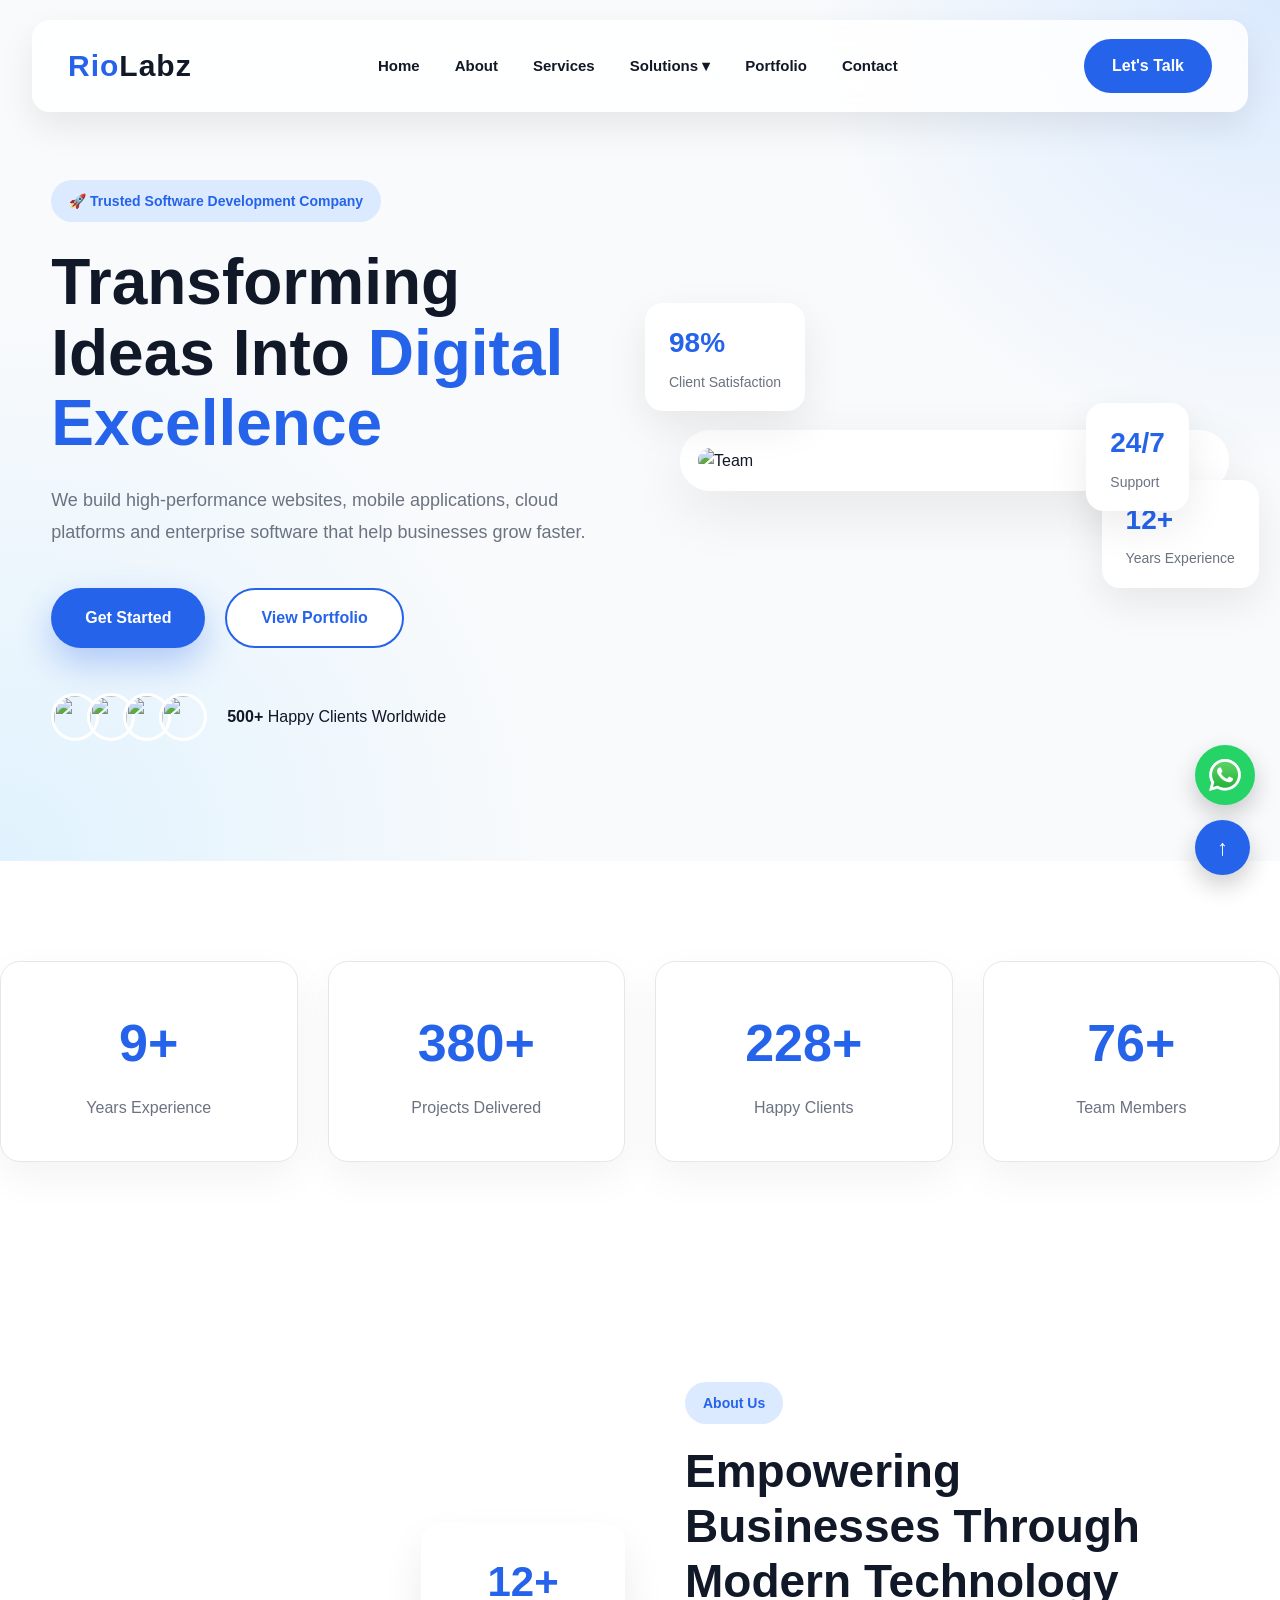
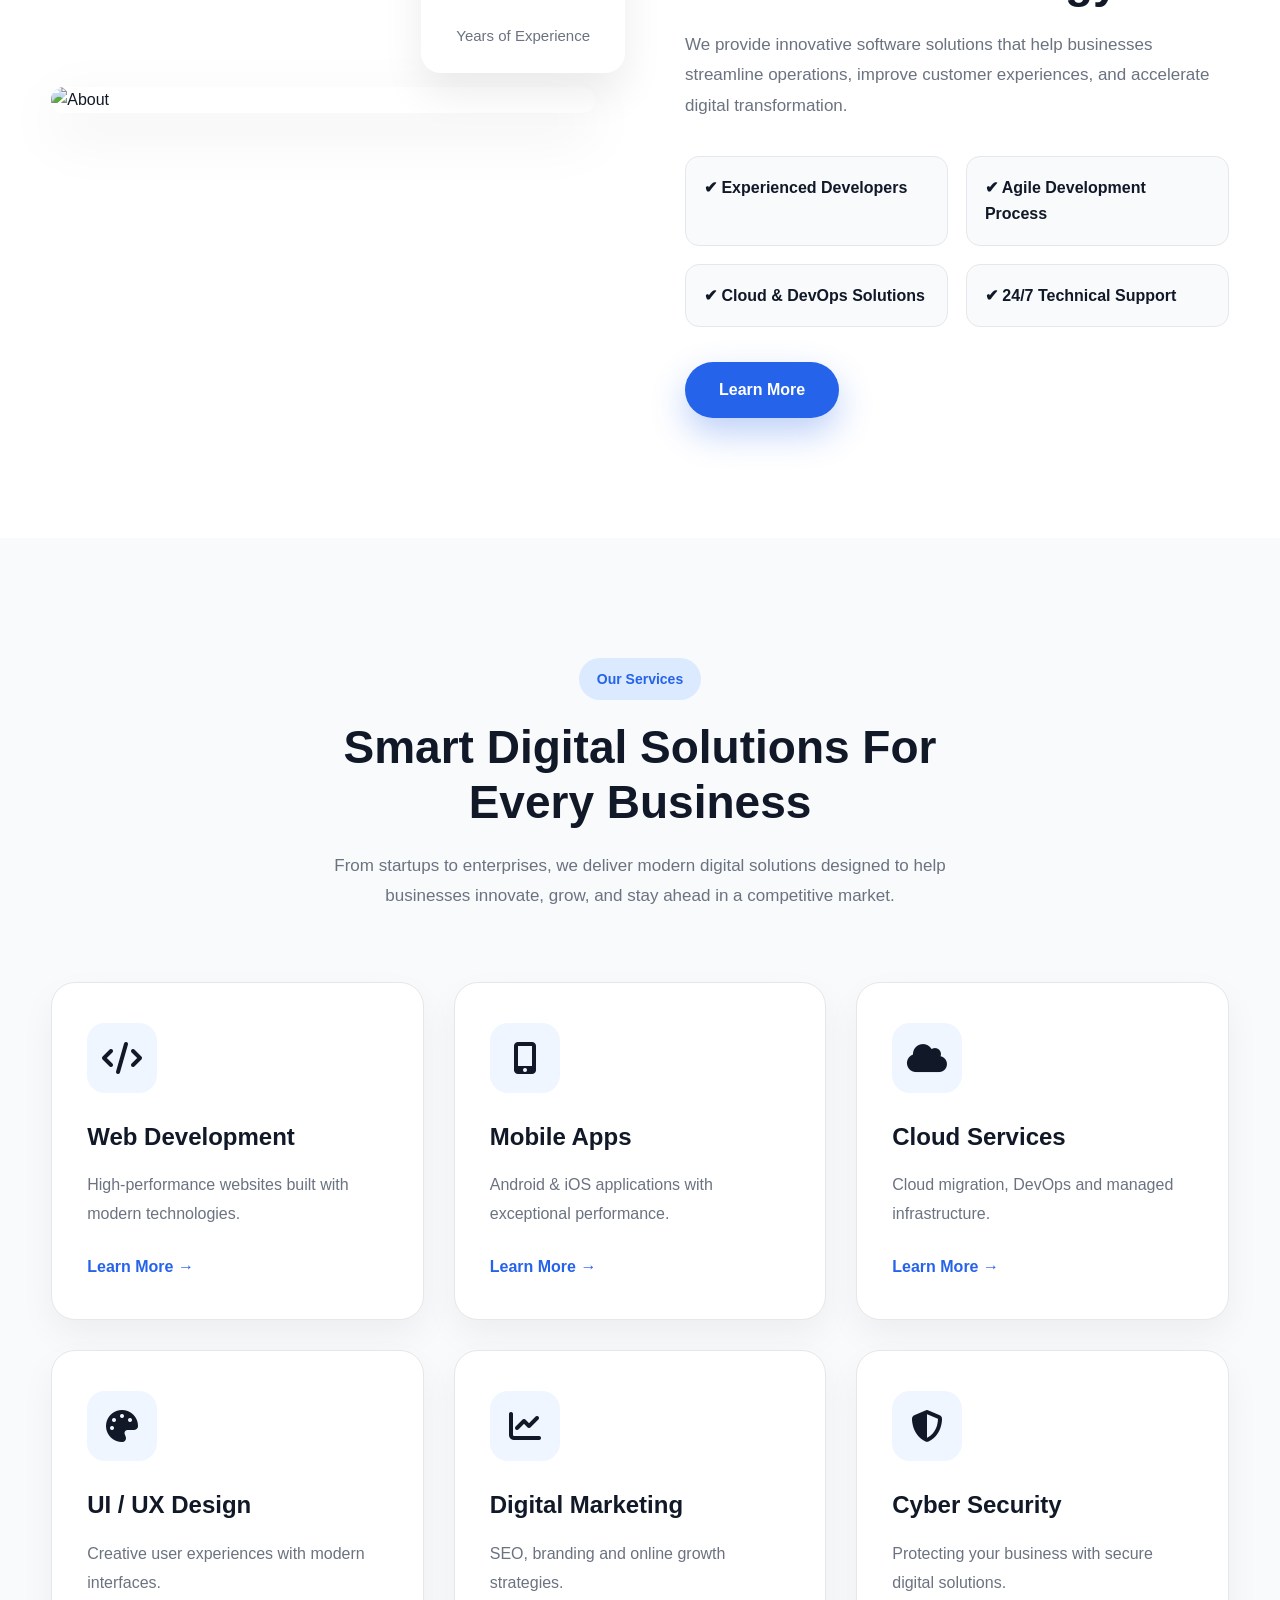
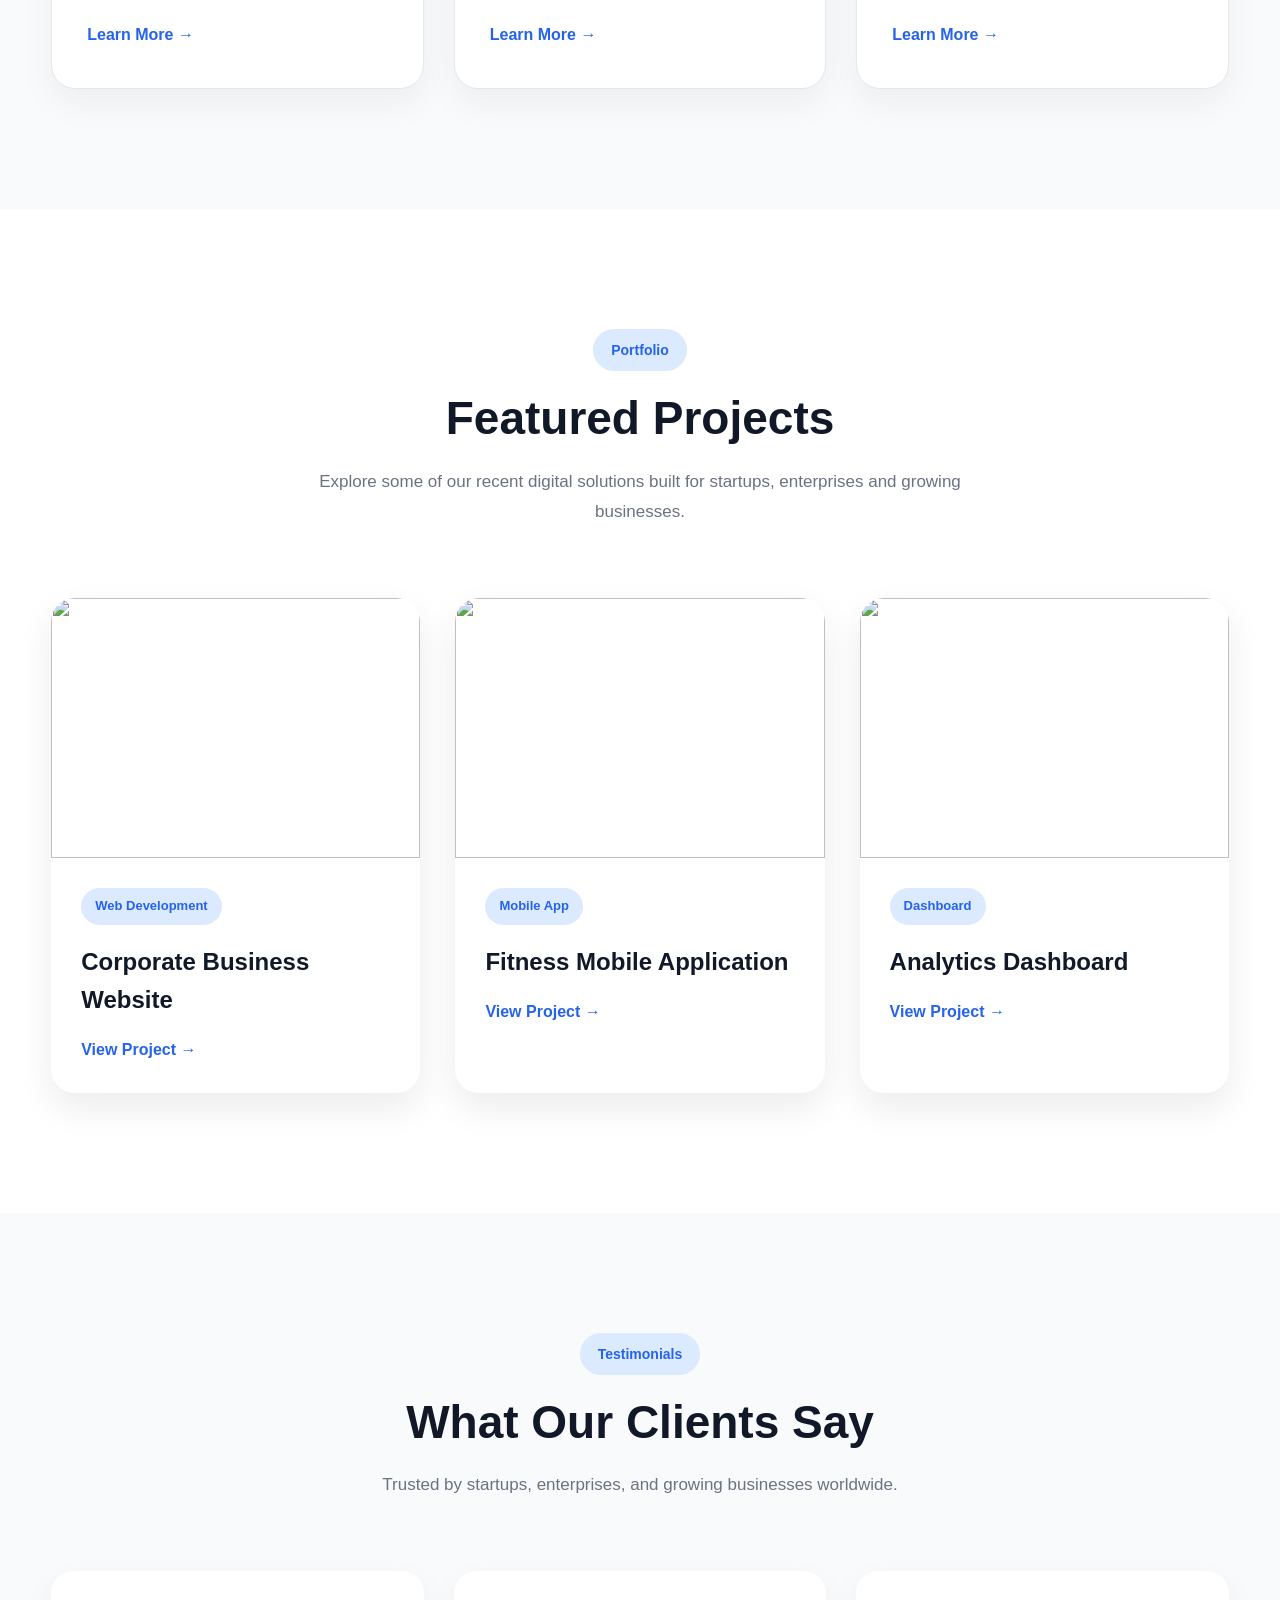
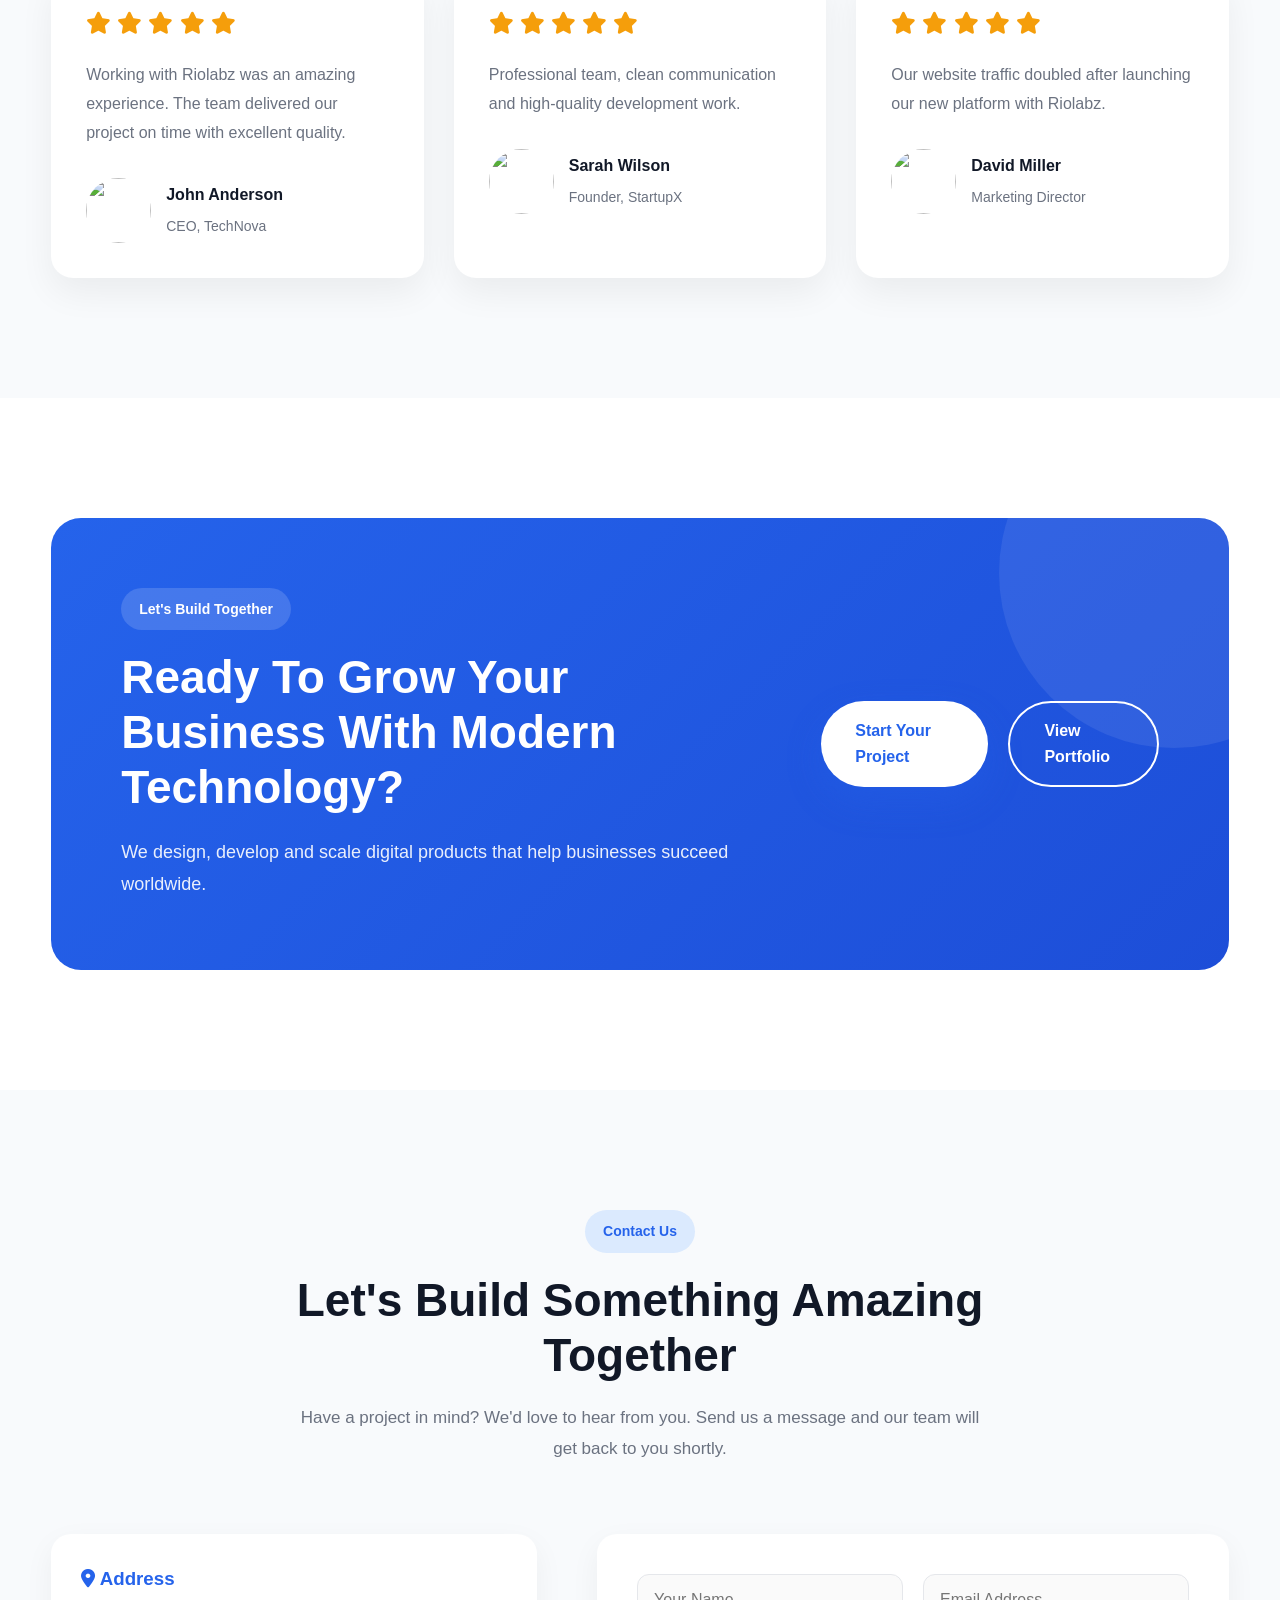
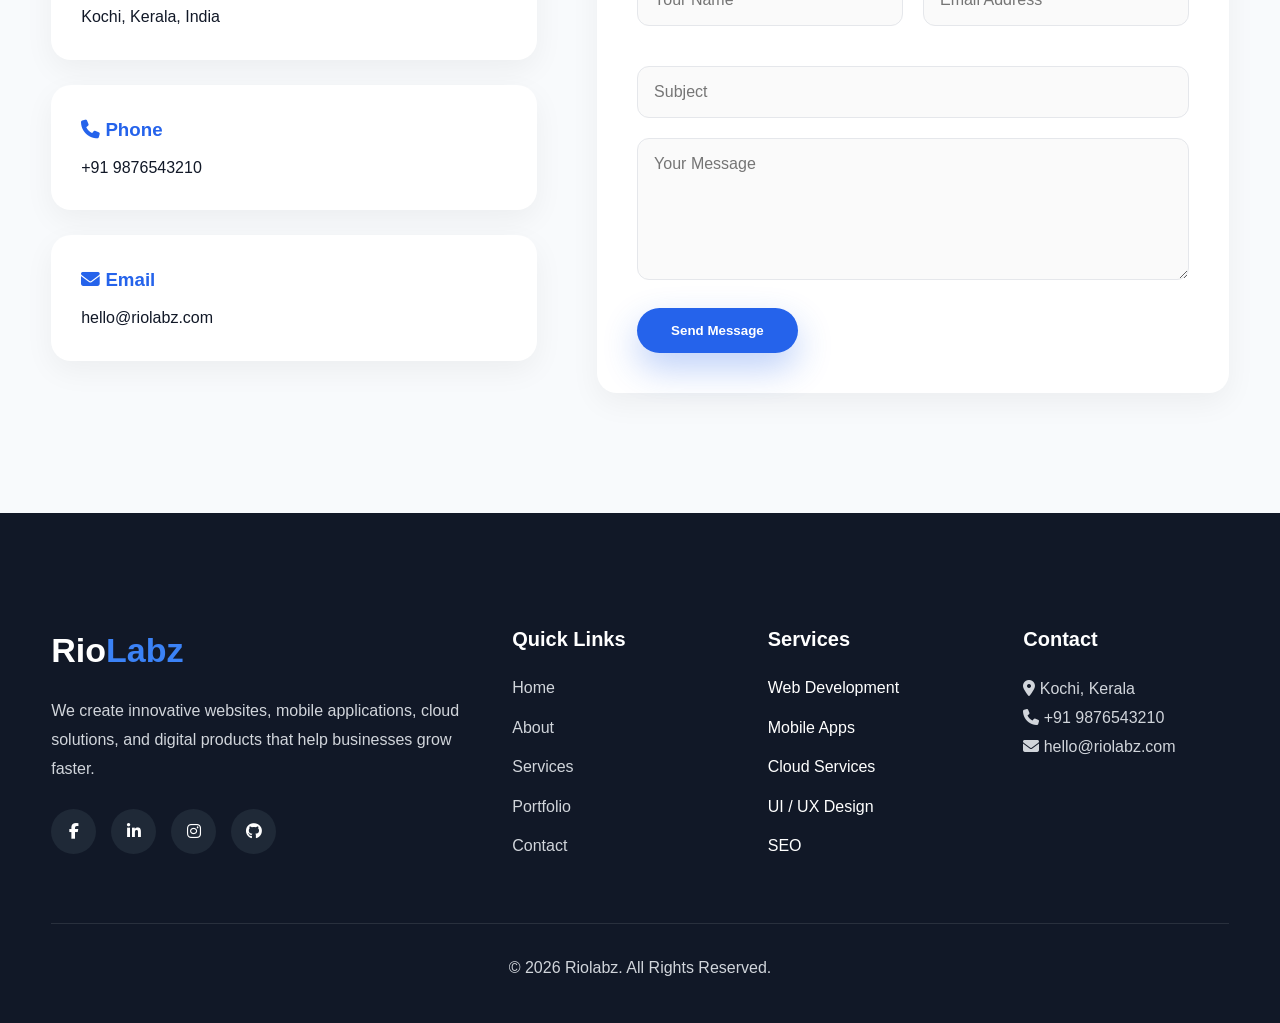
==== commit 4b5e9367: "Update index.html" ====
--- a/index.html
+++ b/index.html
@@ -1,988 +1,604 @@
-<!DOCTYPE html>
+<!doctype html>
 <html lang="en">
-<head>
-    <meta charset="UTF-8">
-    <meta name="viewport" content="width=device-width, initial-scale=1.0">
+  <head>
+    <meta charset="UTF-8" />
+    <meta name="viewport" content="width=device-width, initial-scale=1.0" />
     <title>Home | Riolabz</title>
-    <link rel="icon" href="images/logo.png">
-    <link rel="stylesheet" href="https://cdnjs.cloudflare.com/ajax/libs/font-awesome/6.7.2/css/all.min.css">
-    <link rel="stylesheet" href="styles.css">
-</head>
-<body>
-
-<!-- ==================== MODERN NAVBAR ==================== -->
-<nav class="navbar">
-
-    <div class="nav-container">
-
-        <a href="#" class="logo">
-            Rio<span>Labz</span>
-        </a>
+    <link rel="icon" href="images/logo.png" />
+    <link
+      rel="stylesheet"
+      href="https://cdnjs.cloudflare.com/ajax/libs/font-awesome/6.7.2/css/all.min.css"
+    />
+    <link rel="stylesheet" href="styles.css" />
+  </head>
+  <body>
+    <!-- ==================== MODERN NAVBAR ==================== -->
+    <nav class="navbar">
+      <div class="nav-container">
+        <a href="#" class="logo"> Rio<span>Labz</span> </a>
 
         <ul class="nav-links">
-
-            <li><a href="index.html">Home</a></li>
-
-            <li><a href="about.html#about">About</a></li>
-
-           <li><a href="services.html">Services</a></li>
-
-            <li class="dropdown">
-
-                <a href="#">Solutions ▾</a>
-
-                <ul class="dropdown-menu">
-
-                    <li><a href="#">Startup</a></li>
-
-                    <li><a href="#">Enterprise</a></li>
-
-                    <li><a href="#">Dedicated Team</a></li>
-
-                </ul>
-
-            </li>
-
-            <li><a href="index.html#portfolio">Portfolio</a></li>
-
-
-            <li><a href="#contact">Contact</a></li>
-
+          <li><a href="index.html">Home</a></li>
+
+          <li><a href="about.html#about">About</a></li>
+
+          <li><a href="services.html">Services</a></li>
+
+          <li class="dropdown">
+            <a href="#">Solutions ▾</a>
+
+            <ul class="dropdown-menu">
+              <li><a href="#">Startup</a></li>
+
+              <li><a href="#">Enterprise</a></li>
+
+              <li><a href="#">Dedicated Team</a></li>
+            </ul>
+          </li>
+
+          <li><a href="index.html#portfolio">Portfolio</a></li>
+
+          <li><a href="#contact">Contact</a></li>
         </ul>
 
-        <a href="#contact" class="contact-btn">
-
-        Let's Talk
-
-        </a>
-
-        <div class="menu-toggle">
-
-            ☰
-
-        </div>
-
+        <a href="#contact" class="contact-btn"> Let's Talk </a>
+
+        <div class="menu-toggle">☰</div>
+      </div>
+    </nav>
+
+    <!-- =====================HERO SECTION ========================= -->
+
+    <section class="hero" id="home">
+      <div class="container hero-container">
+        <!-- Left -->
+
+        <div class="hero-content">
+          <span class="hero-tag">
+            🚀 Trusted Software Development Company
+          </span>
+
+          <h1>
+            Transforming Ideas Into
+
+            <span>Digital Excellence</span>
+          </h1>
+
+          <p>
+            We build high-performance websites, mobile applications, cloud
+            platforms and enterprise software that help businesses grow faster.
+          </p>
+
+          <div class="hero-buttons">
+            <a href="#contact" class="btn btn-primary"> Get Started </a>
+
+            <a href="#portfolio" class="btn btn-outline"> View Portfolio </a>
+          </div>
+
+          <div class="hero-clients">
+            <div class="client-images">
+              <img src="https://i.pravatar.cc/45?img=11" alt="" />
+
+              <img src="https://i.pravatar.cc/45?img=22" alt="" />
+
+              <img src="https://i.pravatar.cc/45?img=33" alt="" />
+
+              <img src="https://i.pravatar.cc/45?img=44" alt="" />
+            </div>
+
+            <div>
+              <strong>500+</strong>
+
+              Happy Clients Worldwide
+            </div>
+          </div>
+        </div>
+
+        <!-- Right -->
+
+        <div class="hero-image">
+          <div class="hero-image-card">
+            <img
+              src="https://images.unsplash.com/photo-1516321318423-f06f85e504b3?q=80&w=1200&auto=format&fit=crop"
+              alt="Team"
+            />
+          </div>
+
+          <div class="floating-card card-1">
+            <h3>12+</h3>
+
+            <p>Years Experience</p>
+          </div>
+
+          <div class="floating-card card-2">
+            <h3>98%</h3>
+
+            <p>Client Satisfaction</p>
+          </div>
+
+          <div class="floating-card card-3">
+            <h3>24/7</h3>
+
+            <p>Support</p>
+          </div>
+        </div>
+      </div>
+    </section>
+
+    <!-- ==================== STATS SECTION ==================== -->
+
+    <section class="stats-section">
+      <div class="stats-container">
+        <div class="stat-card">
+          <h2><span class="count" data-target="12">0</span>+</h2>
+          <p>Years Experience</p>
+        </div>
+
+        <div class="stat-card">
+          <h2><span class="count" data-target="500">0</span>+</h2>
+          <p>Projects Delivered</p>
+        </div>
+
+        <div class="stat-card">
+          <h2><span class="count" data-target="300">0</span>+</h2>
+          <p>Happy Clients</p>
+        </div>
+
+        <div class="stat-card">
+          <h2><span class="count" data-target="100">0</span>+</h2>
+          <p>Team Members</p>
+        </div>
+      </div>
+    </section>
+
+    <!-- ==================== ABOUT SECTION ====================== -->
+
+    <section class="about" id="about">
+      <div class="container about-container">
+        <div class="about-image">
+          <img
+            src="https://images.unsplash.com/photo-1552664730-d307ca884978?q=80&w=1200&auto=format&fit=crop"
+            alt="About"
+          />
+
+          <div class="experience-card">
+            <h2>12+</h2>
+
+            <p>Years of Experience</p>
+          </div>
+        </div>
+
+        <div class="about-content">
+          <span class="section-tag"> About Us </span>
+
+          <h2 class="section-title">
+            Empowering Businesses Through Modern Technology
+          </h2>
+
+          <p class="section-text">
+            We provide innovative software solutions that help businesses
+            streamline operations, improve customer experiences, and accelerate
+            digital transformation.
+          </p>
+
+          <div class="about-features">
+            <div class="feature">✔ Experienced Developers</div>
+
+            <div class="feature">✔ Agile Development Process</div>
+
+            <div class="feature">✔ Cloud & DevOps Solutions</div>
+
+            <div class="feature">✔ 24/7 Technical Support</div>
+          </div>
+
+          <a href="#contact" class="btn btn-primary"> Learn More </a>
+        </div>
+      </div>
+    </section>
+
+    <!-- ===================== SERVICES ================================== -->
+
+    <section class="services" id="services">
+      <div class="container">
+        <div class="section-heading">
+          <span class="section-tag"> Our Services </span>
+
+          <h2 class="section-title">
+            Smart Digital Solutions For Every Business
+          </h2>
+
+          <p class="section-text">
+            From startups to enterprises, we deliver modern digital solutions
+            designed to help businesses innovate, grow, and stay ahead in a
+            competitive market.
+          </p>
+        </div>
+
+        <div class="services-grid">
+          <div class="service-card">
+            <div class="service-icon">
+              <i class="fa-solid fa-code"></i>
+            </div>
+
+            <h3>Web Development</h3>
+
+            <p>High-performance websites built with modern technologies.</p>
+
+            <a href="#"> Learn More → </a>
+          </div>
+
+          <div class="service-card">
+            <div class="service-icon">
+              <i class="fa-solid fa-mobile-screen-button"></i>
+            </div>
+
+            <h3>Mobile Apps</h3>
+
+            <p>Android & iOS applications with exceptional performance.</p>
+
+            <a href="#"> Learn More → </a>
+          </div>
+
+          <div class="service-card">
+            <div class="service-icon"><i class="fa-solid fa-cloud"></i></div>
+
+            <h3>Cloud Services</h3>
+
+            <p>Cloud migration, DevOps and managed infrastructure.</p>
+
+            <a href="#"> Learn More → </a>
+          </div>
+
+          <div class="service-card">
+            <div class="service-icon"><i class="fa-solid fa-palette"></i></div>
+
+            <h3>UI / UX Design</h3>
+
+            <p>Creative user experiences with modern interfaces.</p>
+
+            <a href="#"> Learn More → </a>
+          </div>
+
+          <div class="service-card">
+            <div class="service-icon">
+              <i class="fa-solid fa-chart-line"></i>
+            </div>
+
+            <h3>Digital Marketing</h3>
+
+            <p>SEO, branding and online growth strategies.</p>
+
+            <a href="#"> Learn More → </a>
+          </div>
+
+          <div class="service-card">
+            <div class="service-icon">
+              <i class="fa-solid fa-shield-halved"></i>
+            </div>
+
+            <h3>Cyber Security</h3>
+
+            <p>Protecting your business with secure digital solutions.</p>
+
+            <a href="#"> Learn More → </a>
+          </div>
+        </div>
+      </div>
+    </section>
+
+    <!--=================== PORTFOLIO ======================================-->
+
+    <section class="portfolio" id="portfolio">
+      <div class="container">
+        <div class="section-heading">
+          <span class="section-tag"> Portfolio </span>
+
+          <h2 class="section-title">Featured Projects</h2>
+
+          <p class="section-text">
+            Explore some of our recent digital solutions built for startups,
+            enterprises and growing businesses.
+          </p>
+        </div>
+
+        <div class="portfolio-grid">
+          <div class="project-card">
+            <img
+              src="https://images.unsplash.com/photo-1460925895917-afdab827c52f?q=80&w=900&auto=format&fit=crop"
+            />
+
+            <div class="project-content">
+              <span>Web Development</span>
+
+              <h3>Corporate Business Website</h3>
+
+              <a href="#"> View Project → </a>
+            </div>
+          </div>
+
+          <div class="project-card">
+            <img
+              src="https://images.unsplash.com/photo-1559028012-481c04fa702d?q=80&w=900&auto=format&fit=crop"
+            />
+
+            <div class="project-content">
+              <span>Mobile App</span>
+
+              <h3>Fitness Mobile Application</h3>
+
+              <a href="#"> View Project → </a>
+            </div>
+          </div>
+
+          <div class="project-card">
+            <img
+              src="https://images.unsplash.com/photo-1551288049-bebda4e38f71?q=80&w=900&auto=format&fit=crop"
+            />
+
+            <div class="project-content">
+              <span>Dashboard</span>
+
+              <h3>Analytics Dashboard</h3>
+
+              <a href="#"> View Project → </a>
+            </div>
+          </div>
+        </div>
+      </div>
+    </section>
+
+    <!--===================  TESTIMONIALS ======================================-->
+
+    <section class="testimonials" id="testimonials">
+      <div class="container">
+        <div class="section-heading">
+          <span class="section-tag"> Testimonials </span>
+
+          <h2 class="section-title">What Our Clients Say</h2>
+
+          <p class="section-text">
+            Trusted by startups, enterprises, and growing businesses worldwide.
+          </p>
+        </div>
+
+        <div class="testimonial-slider">
+          <div class="testimonial-card active">
+            <div class="stars">
+              <i class="fa-solid fa-star"></i>
+              <i class="fa-solid fa-star"></i>
+              <i class="fa-solid fa-star"></i>
+              <i class="fa-solid fa-star"></i>
+              <i class="fa-solid fa-star"></i>
+            </div>
+
+            <p>
+              Working with Riolabz was an amazing experience. The team delivered
+              our project on time with excellent quality.
+            </p>
+
+            <div class="client-info">
+              <img src="https://i.pravatar.cc/70?img=15" />
+
+              <div>
+                <h4>John Anderson</h4>
+
+                <span>CEO, TechNova</span>
+              </div>
+            </div>
+          </div>
+
+          <div class="testimonial-card">
+            <div class="stars">
+              <i class="fa-solid fa-star"></i>
+              <i class="fa-solid fa-star"></i>
+              <i class="fa-solid fa-star"></i>
+              <i class="fa-solid fa-star"></i>
+              <i class="fa-solid fa-star"></i>
+            </div>
+
+            <p>
+              Professional team, clean communication and high-quality
+              development work.
+            </p>
+
+            <div class="client-info">
+              <img src="https://i.pravatar.cc/70?img=25" />
+
+              <div>
+                <h4>Sarah Wilson</h4>
+
+                <span>Founder, StartupX</span>
+              </div>
+            </div>
+          </div>
+
+          <div class="testimonial-card">
+            <div class="stars">
+              <i class="fa-solid fa-star"></i>
+              <i class="fa-solid fa-star"></i>
+              <i class="fa-solid fa-star"></i>
+              <i class="fa-solid fa-star"></i>
+              <i class="fa-solid fa-star"></i>
+            </div>
+
+            <p>
+              Our website traffic doubled after launching our new platform with
+              Riolabz.
+            </p>
+
+            <div class="client-info">
+              <img src="https://i.pravatar.cc/70?img=35" />
+
+              <div>
+                <h4>David Miller</h4>
+
+                <span>Marketing Director</span>
+              </div>
+            </div>
+          </div>
+        </div>
+      </div>
+    </section>
+
+    <!--==================== CALL TO ACTION ======================================-->
+
+    <section class="cta">
+      <div class="container">
+        <div class="cta-box">
+          <div class="cta-content">
+            <span class="section-tag"> Let's Build Together </span>
+
+            <h2>Ready To Grow Your Business With Modern Technology?</h2>
+
+            <p>
+              We design, develop and scale digital products that help businesses
+              succeed worldwide.
+            </p>
+          </div>
+
+          <div class="cta-buttons">
+            <a href="#contact" class="btn btn-primary"> Start Your Project </a>
+
+            <a href="#portfolio" class="btn btn-outline"> View Portfolio </a>
+          </div>
+        </div>
+      </div>
+    </section>
+
+    <!--===================== CONTACT ===========================-->
+
+    <section class="contact" id="contact">
+      <div class="container">
+        <div class="section-heading">
+          <span class="section-tag"> Contact Us </span>
+
+          <h2 class="section-title">Let's Build Something Amazing Together</h2>
+
+          <p class="section-text">
+            Have a project in mind? We'd love to hear from you. Send us a
+            message and our team will get back to you shortly.
+          </p>
+        </div>
+
+        <div class="contact-container">
+          <div class="contact-info">
+            <div class="info-box">
+              <h3><i class="fa-solid fa-location-dot"></i> Address</h3>
+
+              <p>Kochi, Kerala, India</p>
+            </div>
+
+            <div class="info-box">
+              <h3><i class="fa-solid fa-phone"></i> Phone</h3>
+
+              <p>+91 9876543210</p>
+            </div>
+
+            <div class="info-box">
+              <h3><i class="fa-solid fa-envelope"></i> Email</h3>
+
+              <p>hello@riolabz.com</p>
+            </div>
+          </div>
+
+          <form class="contact-form">
+            <div class="form-group">
+              <input type="text" placeholder="Your Name" required />
+
+              <input type="email" placeholder="Email Address" required />
+            </div>
+
+            <input type="text" placeholder="Subject" />
+
+            <textarea rows="6" placeholder="Your Message"></textarea>
+
+            <button type="submit" class="btn btn-primary">Send Message</button>
+          </form>
+        </div>
+      </div>
+    </section>
+
+    <!--==================== FOOTER ==============================================-->
+
+    <footer class="footer" id="footer">
+      <div class="container">
+        <div class="footer-grid">
+          <div class="footer-about">
+            <a href="index.html" class="footer-logo"> Rio<span>Labz</span> </a>
+
+            <p>
+              We create innovative websites, mobile applications, cloud
+              solutions, and digital products that help businesses grow faster.
+            </p>
+
+            <div class="social-links">
+              <a href="#"><i class="fab fa-facebook-f"></i></a>
+
+              <a href="#"><i class="fab fa-linkedin-in"></i></a>
+
+              <a href="#"><i class="fab fa-instagram"></i></a>
+
+              <a href="#"><i class="fab fa-github"></i></a>
+            </div>
+          </div>
+
+          <div>
+            <h3>Quick Links</h3>
+
+            <ul>
+              <li><a href="index.html">Home</a></li>
+
+              <li><a href="about.html">About</a></li>
+
+              <li><a href="services.html">Services</a></li>
+
+              <li><a href="index.html#portfolio">Portfolio</a></li>
+
+              <li><a href="index.html#contact">Contact</a></li>
+            </ul>
+          </div>
+
+          <div>
+            <h3>Services</h3>
+
+            <ul>
+              <li>Web Development</li>
+
+              <li>Mobile Apps</li>
+
+              <li>Cloud Services</li>
+
+              <li>UI / UX Design</li>
+
+              <li>SEO</li>
+            </ul>
+          </div>
+
+          <div>
+            <h3>Contact</h3>
+
+            <p><i class="fa-solid fa-location-dot"></i> Kochi, Kerala</p>
+
+            <p><i class="fa-solid fa-phone"></i> +91 9876543210</p>
+
+            <p><i class="fa-solid fa-envelope"></i> hello@riolabz.com</p>
+          </div>
+        </div>
+
+        <div class="footer-bottom">
+          <p>© 2026 Riolabz. All Rights Reserved.</p>
+        </div>
+      </div>
+    </footer>
+
+    <div class="floating-actions">
+      <a href="https://wa.me/919876543210" target="_blank" class="whatsapp-btn">
+        <img src="images/whatsapp-icon.svg" alt="WhatsApp" />
+      </a>
+
+      <button class="scroll-top-btn">↑</button>
     </div>
 
-</nav>
-
-<!-- =====================HERO SECTION ========================= -->
-
-<section class="hero" id="home">
-
-    <div class="container hero-container">
-
-        <!-- Left -->
-
-        <div class="hero-content">
-
-            <span class="hero-tag">
-                🚀 Trusted Software Development Company
-            </span>
-
-            <h1>
-
-                Transforming Ideas Into
-
-                <span>Digital Excellence</span>
-
-            </h1>
-
-            <p>
-
-                We build high-performance websites, mobile applications,
-                cloud platforms and enterprise software that help
-                businesses grow faster.
-
-            </p>
-
-            <div class="hero-buttons">
-
-                <a href="#contact" class="btn btn-primary">
-
-                    Get Started
-
-                </a>
-
-                <a href="#portfolio" class="btn btn-outline">
-
-                    View Portfolio
-
-                </a>
-
-            </div>
-
-            <div class="hero-clients">
-
-                <div class="client-images">
-
-                    <img src="https://i.pravatar.cc/45?img=11" alt="">
-
-                    <img src="https://i.pravatar.cc/45?img=22" alt="">
-
-                    <img src="https://i.pravatar.cc/45?img=33" alt="">
-
-                    <img src="https://i.pravatar.cc/45?img=44" alt="">
-
-                </div>
-
-                <div>
-
-                    <strong>500+</strong>
-
-                    Happy Clients Worldwide
-
-                </div>
-
-            </div>
-
-        </div>
-
-        <!-- Right -->
-
-        <div class="hero-image">
-
-            <div class="hero-image-card">
-
-                <img src="https://images.unsplash.com/photo-1516321318423-f06f85e504b3?q=80&w=1200&auto=format&fit=crop"
-                    alt="Team">
-
-            </div>
-
-            <div class="floating-card card-1">
-
-                <h3>12+</h3>
-
-                <p>Years Experience</p>
-
-            </div>
-
-            <div class="floating-card card-2">
-
-                <h3>98%</h3>
-
-                <p>Client Satisfaction</p>
-
-            </div>
-
-            <div class="floating-card card-3">
-
-                <h3>24/7</h3>
-
-                <p>Support</p>
-
-            </div>
-
-        </div>
-
-    </div>
-
-</section>
-    
-<!-- ==================== STATS SECTION ==================== -->
-
-<section class="stats-section">
-
-    <div class="stats-container">
-
-        <div class="stat-card">
-            <h2>
-                <span class="count" data-target="12">0</span>+
-            </h2>
-            <p>Years Experience</p>
-        </div>
-
-        <div class="stat-card">
-            <h2>
-                <span class="count" data-target="500">0</span>+
-            </h2>
-            <p>Projects Delivered</p>
-        </div>
-
-        <div class="stat-card">
-            <h2>
-                <span class="count" data-target="300">0</span>+
-            </h2>
-            <p>Happy Clients</p>
-        </div>
-
-        <div class="stat-card">
-            <h2>
-                <span class="count" data-target="100">0</span>+
-            </h2>
-            <p>Team Members</p>
-        </div>
-
-    </div>
-
-</section>
-
-<!-- ==================== ABOUT SECTION ====================== -->
-
-<section class="about" id="about">
-
-<div class="container about-container">
-
-    <div class="about-image">
-
-        <img src="https://images.unsplash.com/photo-1552664730-d307ca884978?q=80&w=1200&auto=format&fit=crop"
-        alt="About">
-
-        <div class="experience-card">
-
-            <h2>12+</h2>
-
-            <p>Years of Experience</p>
-
-        </div>
-
-    </div>
-
-    <div class="about-content">
-
-        <span class="section-tag">
-
-            About Us
-
-        </span>
-
-        <h2 class="section-title">
-
-            Empowering Businesses Through Modern Technology
-
-        </h2>
-
-        <p class="section-text">
-
-            We provide innovative software solutions that help businesses
-            streamline operations, improve customer experiences,
-            and accelerate digital transformation.
-
-        </p>
-
-        <div class="about-features">
-
-            <div class="feature">
-
-                ✔ Experienced Developers
-
-            </div>
-
-            <div class="feature">
-
-                ✔ Agile Development Process
-
-            </div>
-
-            <div class="feature">
-
-                ✔ Cloud & DevOps Solutions
-
-            </div>
-
-            <div class="feature">
-
-                ✔ 24/7 Technical Support
-
-            </div>
-
-        </div>
-
-        <a href="#contact" class="btn btn-primary">
-
-            Learn More
-
-        </a>
-
-    </div>
-
-</div>
-
-</section>
-
-<!-- ===================== SERVICES ================================== -->
-
-<section class="services" id="services">
-
-<div class="container">
-
-<div class="section-heading">
-
-<span class="section-tag">
-
-Our Services
-
-</span>
-
-<h2 class="section-title">
-
-Smart Digital Solutions For Every Business
-
-</h2>
-
-<p class="section-text">
-
-From startups to enterprises, we deliver modern digital
-solutions designed to help businesses innovate, grow,
-and stay ahead in a competitive market.
-
-</p>
-
-</div>
-
-<div class="services-grid">
-
-<div class="service-card">
-
-<div class="service-icon">
-<i class="fa-solid fa-code"></i>
-</div>
-
-<h3>Web Development</h3>
-
-<p>
-
-High-performance websites built with modern technologies.
-
-</p>
-
-<a href="#">
-
-Learn More →
-
-</a>
-
-</div>
-
-<div class="service-card">
-
-<div class="service-icon"><i class="fa-solid fa-mobile-screen-button"></i></div>
-
-<h3>Mobile Apps</h3>
-
-<p>
-
-Android & iOS applications with exceptional performance.
-
-</p>
-
-<a href="#">
-
-Learn More →
-
-</a>
-
-</div>
-
-<div class="service-card">
-
-<div class="service-icon"><i class="fa-solid fa-cloud"></i></div>
-
-<h3>Cloud Services</h3>
-
-<p>
-
-Cloud migration, DevOps and managed infrastructure.
-
-</p>
-
-<a href="#">
-
-Learn More →
-
-</a>
-
-</div>
-
-<div class="service-card">
-
-<div class="service-icon"><i class="fa-solid fa-palette"></i></div>
-
-<h3>UI / UX Design</h3>
-
-<p>
-
-Creative user experiences with modern interfaces.
-
-</p>
-
-<a href="#">
-
-Learn More →
-
-</a>
-
-</div>
-
-<div class="service-card">
-
-<div class="service-icon"><i class="fa-solid fa-chart-line"></i></div>
-
-<h3>Digital Marketing</h3>
-
-<p>
-
-SEO, branding and online growth strategies.
-
-</p>
-
-<a href="#">
-
-Learn More →
-
-</a>
-
-</div>
-
-<div class="service-card">
-
-<div class="service-icon"><i class="fa-solid fa-shield-halved"></i></div>
-
-<h3>Cyber Security</h3>
-
-<p>
-
-Protecting your business with secure digital solutions.
-
-</p>
-
-<a href="#">
-
-Learn More →
-
-</a>
-
-</div>
-
-</div>
-
-</div>
-
-</section>
-
-<!--=================== PORTFOLIO ======================================-->
-
-<section class="portfolio" id="portfolio">
-
-<div class="container">
-
-<div class="section-heading">
-
-<span class="section-tag">
-
-Portfolio
-
-</span>
-
-<h2 class="section-title">
-
-Featured Projects
-
-</h2>
-
-<p class="section-text">
-
-Explore some of our recent digital solutions built for
-startups, enterprises and growing businesses.
-
-</p>
-
-</div>
-
-<div class="portfolio-grid">
-
-<div class="project-card">
-
-<img src="https://images.unsplash.com/photo-1460925895917-afdab827c52f?q=80&w=900&auto=format&fit=crop">
-
-<div class="project-content">
-
-<span>Web Development</span>
-
-<h3>Corporate Business Website</h3>
-
-<a href="#">
-
-View Project →
-
-</a>
-
-</div>
-
-</div>
-
-<div class="project-card">
-
-<img src="https://images.unsplash.com/photo-1559028012-481c04fa702d?q=80&w=900&auto=format&fit=crop">
-
-<div class="project-content">
-
-<span>Mobile App</span>
-
-<h3>Fitness Mobile Application</h3>
-
-<a href="#">
-
-View Project →
-
-</a>
-
-</div>
-
-</div>
-
-<div class="project-card">
-
-<img src="https://images.unsplash.com/photo-1551288049-bebda4e38f71?q=80&w=900&auto=format&fit=crop">
-
-<div class="project-content">
-
-<span>Dashboard</span>
-
-<h3>Analytics Dashboard</h3>
-
-<a href="#">
-
-View Project →
-
-</a>
-
-</div>
-
-</div>
-
-</div>
-
-</div>
-
-</section>
-
-<!--===================  TESTIMONIALS ======================================-->
-
-<section class="testimonials" id="testimonials">
-
-<div class="container">
-
-<div class="section-heading">
-
-<span class="section-tag">
-
-Testimonials
-
-</span>
-
-<h2 class="section-title">
-
-What Our Clients Say
-
-</h2>
-
-<p class="section-text">
-
-Trusted by startups, enterprises, and growing businesses worldwide.
-
-</p>
-
-</div>
-
-<div class="testimonial-slider">
-
-<div class="testimonial-card active">
-
-<div class="stars">
-
-<i class="fa-solid fa-star"></i>
-<i class="fa-solid fa-star"></i>
-<i class="fa-solid fa-star"></i>
-<i class="fa-solid fa-star"></i>
-<i class="fa-solid fa-star"></i>
-
-</div>
-
-<p>
-
-Working with Riolabz was an amazing experience.
-The team delivered our project on time with excellent quality.
-
-</p>
-
-<div class="client-info">
-
-<img src="https://i.pravatar.cc/70?img=15">
-
-<div>
-
-<h4>John Anderson</h4>
-
-<span>CEO, TechNova</span>
-
-</div>
-
-</div>
-
-</div>
-
-<div class="testimonial-card">
-
-<div class="stars">
-
-<i class="fa-solid fa-star"></i>
-<i class="fa-solid fa-star"></i>
-<i class="fa-solid fa-star"></i>
-<i class="fa-solid fa-star"></i>
-<i class="fa-solid fa-star"></i>
-
-</div>
-
-<p>
-
-Professional team, clean communication and
-high-quality development work.
-
-</p>
-
-<div class="client-info">
-
-<img src="https://i.pravatar.cc/70?img=25">
-
-<div>
-
-<h4>Sarah Wilson</h4>
-
-<span>Founder, StartupX</span>
-
-</div>
-
-</div>
-
-</div>
-
-<div class="testimonial-card">
-
-<div class="stars">
-
-<i class="fa-solid fa-star"></i>
-<i class="fa-solid fa-star"></i>
-<i class="fa-solid fa-star"></i>
-<i class="fa-solid fa-star"></i>
-<i class="fa-solid fa-star"></i>
-
-</div>
-
-<p>
-
-Our website traffic doubled after launching
-our new platform with Riolabz.
-
-</p>
-
-<div class="client-info">
-
-<img src="https://i.pravatar.cc/70?img=35">
-
-<div>
-
-<h4>David Miller</h4>
-
-<span>Marketing Director</span>
-
-</div>
-
-</div>
-
-</div>
-
-</div>
-
-</div>
-
-</section>
-
-<!--==================== CALL TO ACTION ======================================-->
-
-<section class="cta">
-
-<div class="container">
-
-<div class="cta-box">
-
-<div class="cta-content">
-
-<span class="section-tag">
-
-Let's Build Together
-
-</span>
-
-<h2>
-
-Ready To Grow Your Business
-With Modern Technology?
-
-</h2>
-
-<p>
-
-We design, develop and scale digital products that
-help businesses succeed worldwide.
-
-</p>
-
-</div>
-
-<div class="cta-buttons">
-
-<a href="#contact" class="btn btn-primary">
-
-Start Your Project
-
-</a>
-
-<a href="#portfolio" class="btn btn-outline">
-
-View Portfolio
-
-</a>
-
-</div>
-
-</div>
-
-</div>
-
-</section>
-
-<!--===================== CONTACT ===========================-->
-
-<section class="contact" id="contact">
-
-<div class="container">
-
-<div class="section-heading">
-
-<span class="section-tag">
-
-Contact Us
-
-</span>
-
-<h2 class="section-title">
-
-Let's Build Something Amazing Together
-
-</h2>
-
-<p class="section-text">
-
-Have a project in mind? We'd love to hear from you.
-Send us a message and our team will get back to you shortly.
-
-</p>
-
-</div>
-
-<div class="contact-container">
-
-<div class="contact-info">
-
-<div class="info-box">
-
-<h3><i class="fa-solid fa-location-dot"></i> Address</h3>
-
-<p>Kochi, Kerala, India</p>
-
-</div>
-
-<div class="info-box">
-
-<h3><i class="fa-solid fa-phone"></i> Phone</h3>
-
-<p>+91 9876543210</p>
-
-</div>
-
-<div class="info-box">
-
-<h3><i class="fa-solid fa-envelope"></i> Email</h3>
-
-<p>hello@riolabz.com</p>
-
-</div>
-
-</div>
-
-<form class="contact-form">
-
-<div class="form-group">
-
-<input type="text" placeholder="Your Name" required>
-
-<input type="email" placeholder="Email Address" required>
-
-</div>
-
-<input type="text" placeholder="Subject">
-
-<textarea rows="6" placeholder="Your Message"></textarea>
-
-<button type="submit" class="btn btn-primary">
-
-Send Message
-
-</button>
-
-</form>
-
-</div>
-
-</div>
-
-</section>
-
-
-<!--==================== FOOTER ==============================================-->
-
-<footer class="footer" id="footer">
-
-<div class="container">
-
-<div class="footer-grid">
-
-<div class="footer-about">
-
-<a href="index.html" class="footer-logo">
-
-Rio<span>Labz</span>
-
-</a>
-
-<p>
-
-We create innovative websites, mobile applications,
-cloud solutions, and digital products that help
-businesses grow faster.
-
-</p>
-
-<div class="social-links">
-
-<a href="#"><i class="fab fa-facebook-f"></i></a>
-
-<a href="#"><i class="fab fa-linkedin-in"></i></a>
-
-<a href="#"><i class="fab fa-instagram"></i></a>
-
-<a href="#"><i class="fab fa-github"></i></a>
-
-</div>
-
-</div>
-
-<div>
-
-<h3>Quick Links</h3>
-
-<ul>
-
-<li><a href="index.html">Home</a></li>
-
-<li><a href="about.html">About</a></li>
-
-<li><a href="services.html">Services</a></li>
-
-<li><a href="index.html#portfolio">Portfolio</a></li>
-
-<li><a href="index.html#contact">Contact</a></li>
-
-</ul>
-
-</div>
-
-<div>
-
-<h3>Services</h3>
-
-<ul>
-
-<li>Web Development</li>
-
-<li>Mobile Apps</li>
-
-<li>Cloud Services</li>
-
-<li>UI / UX Design</li>
-
-<li>SEO</li>
-
-</ul>
-
-</div>
-
-<div>
-
-<h3>Contact</h3>
-
-<p>
-
-<i class="fa-solid fa-location-dot"></i> Kochi, Kerala
-
-</p>
-
-<p>
-
-<i class="fa-solid fa-phone"></i> +91 9876543210
-
-</p>
-
-<p>
-
-<i class="fa-solid fa-envelope"></i> hello@riolabz.com
-
-</p>
-
-</div>
-
-</div>
-
-<div class="footer-bottom">
-
-<p>
-
-© 2026 Riolabz. All Rights Reserved.
-
-</p>
-
-</div>
-
-</div>
-
-</footer>
-
-
-<div class="floating-actions">
-
-<a
-
-href="https://wa.me/919876543210"
-
-target="_blank"
-
-class="whatsapp-btn">
-
-<img src="images/whatsapp-icon.svg" alt="WhatsApp">
-
-</a>
-
-<button class="scroll-top-btn">
-
-↑
-
-</button>
-
-</div>
-
-   
-
     <script src="scripts.js"></script>
-</body>
+  </body>
 </html>
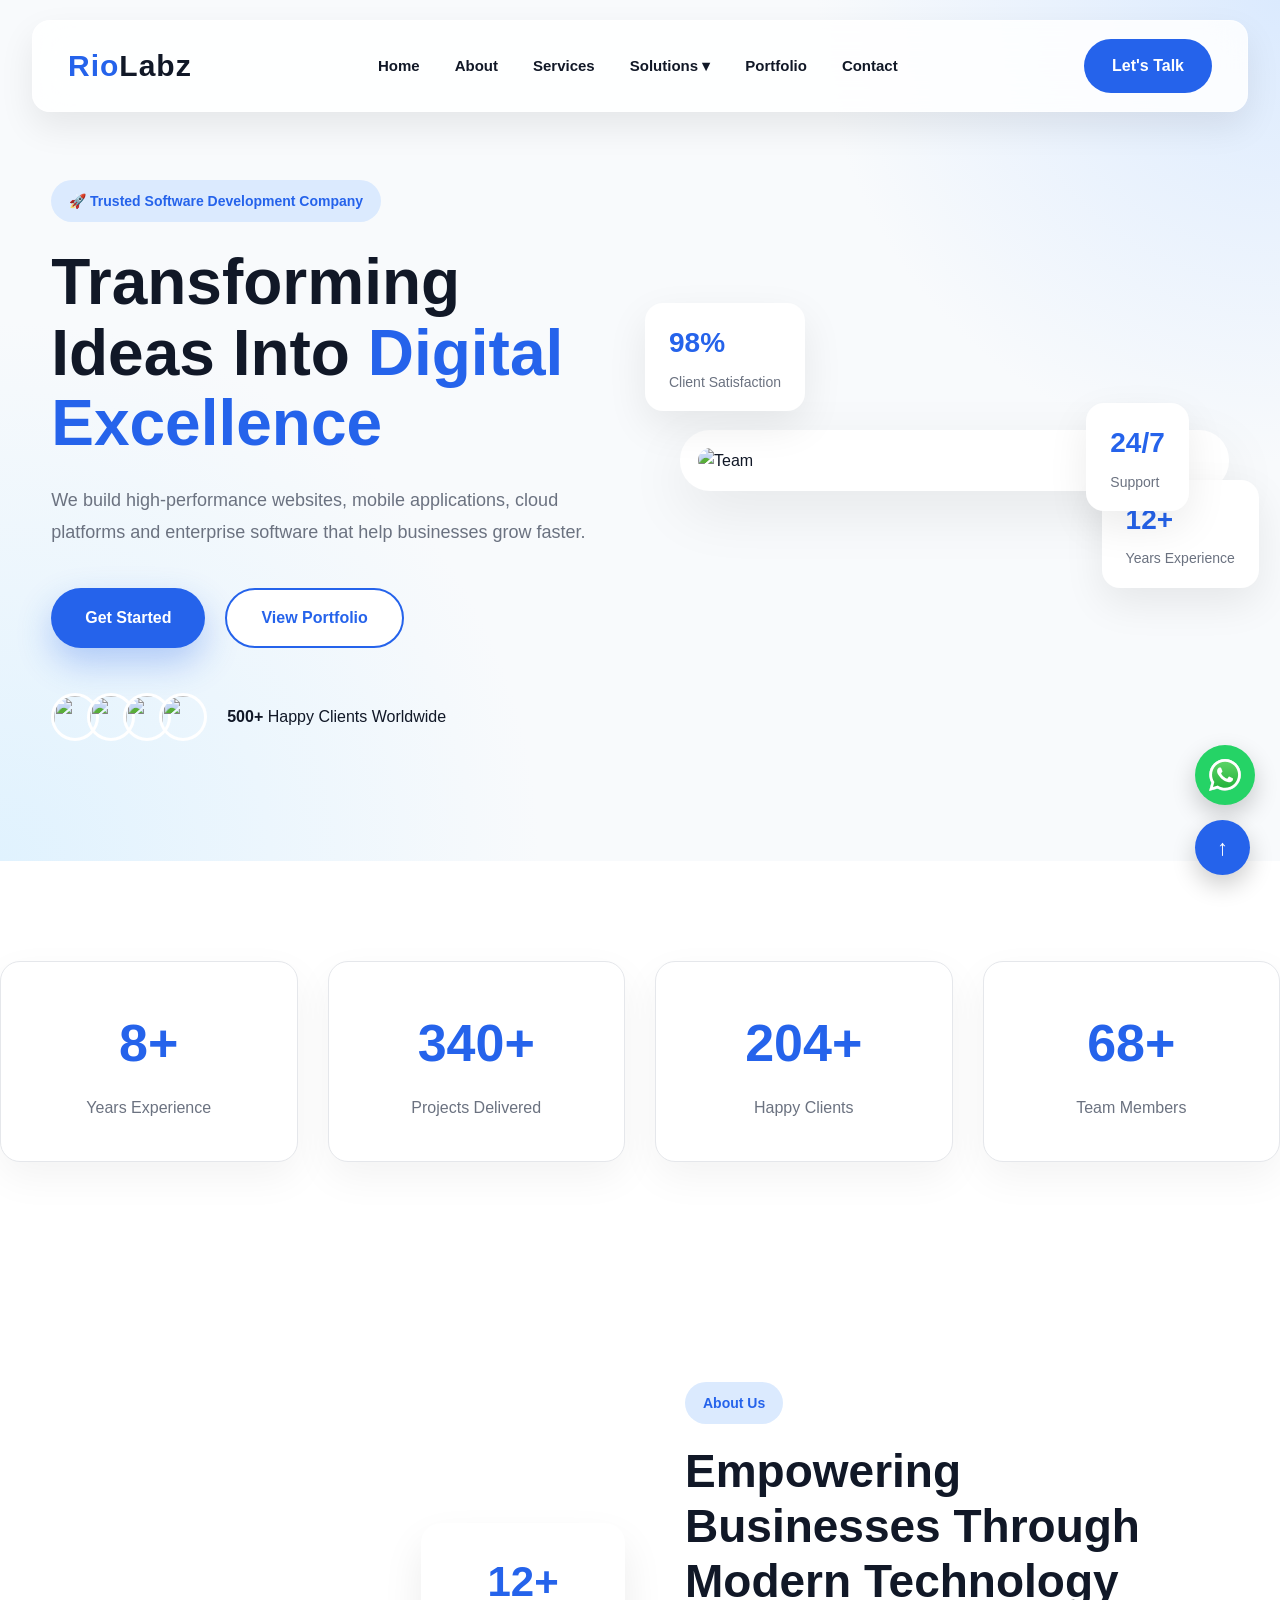
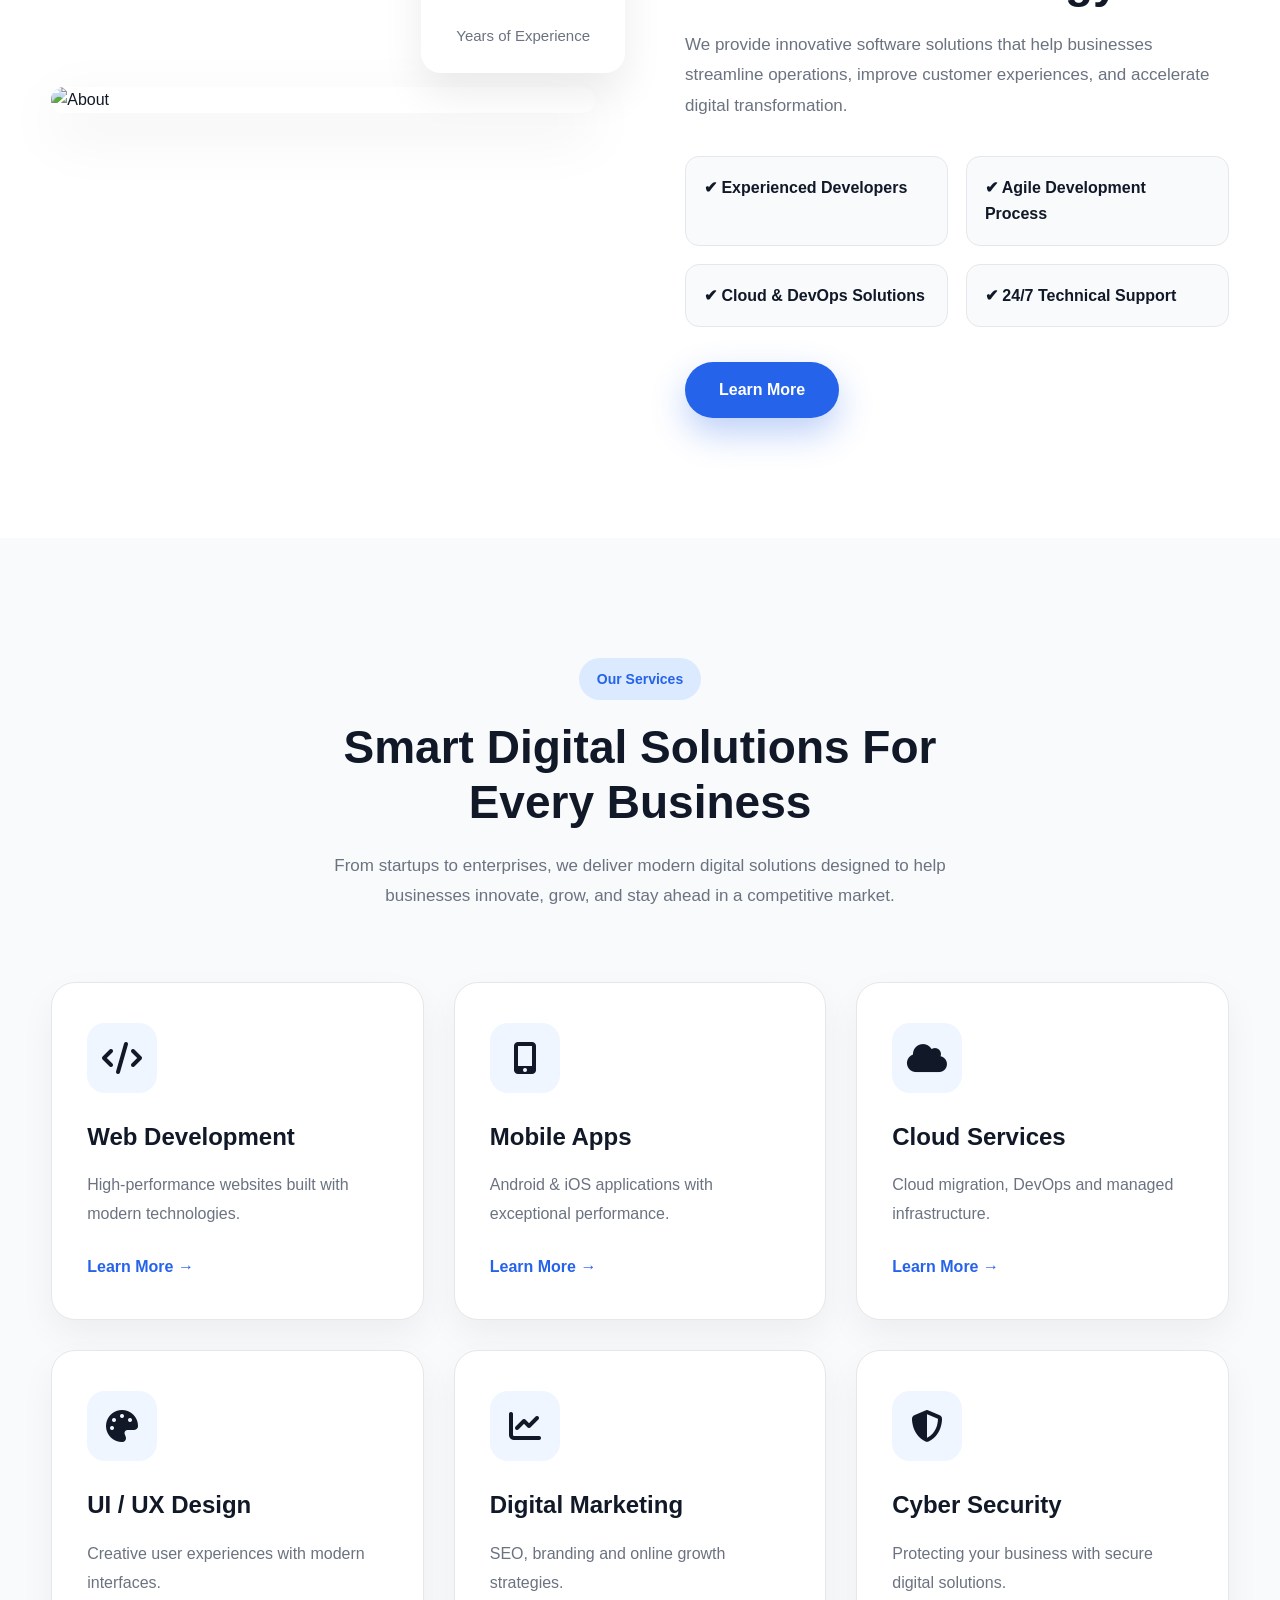
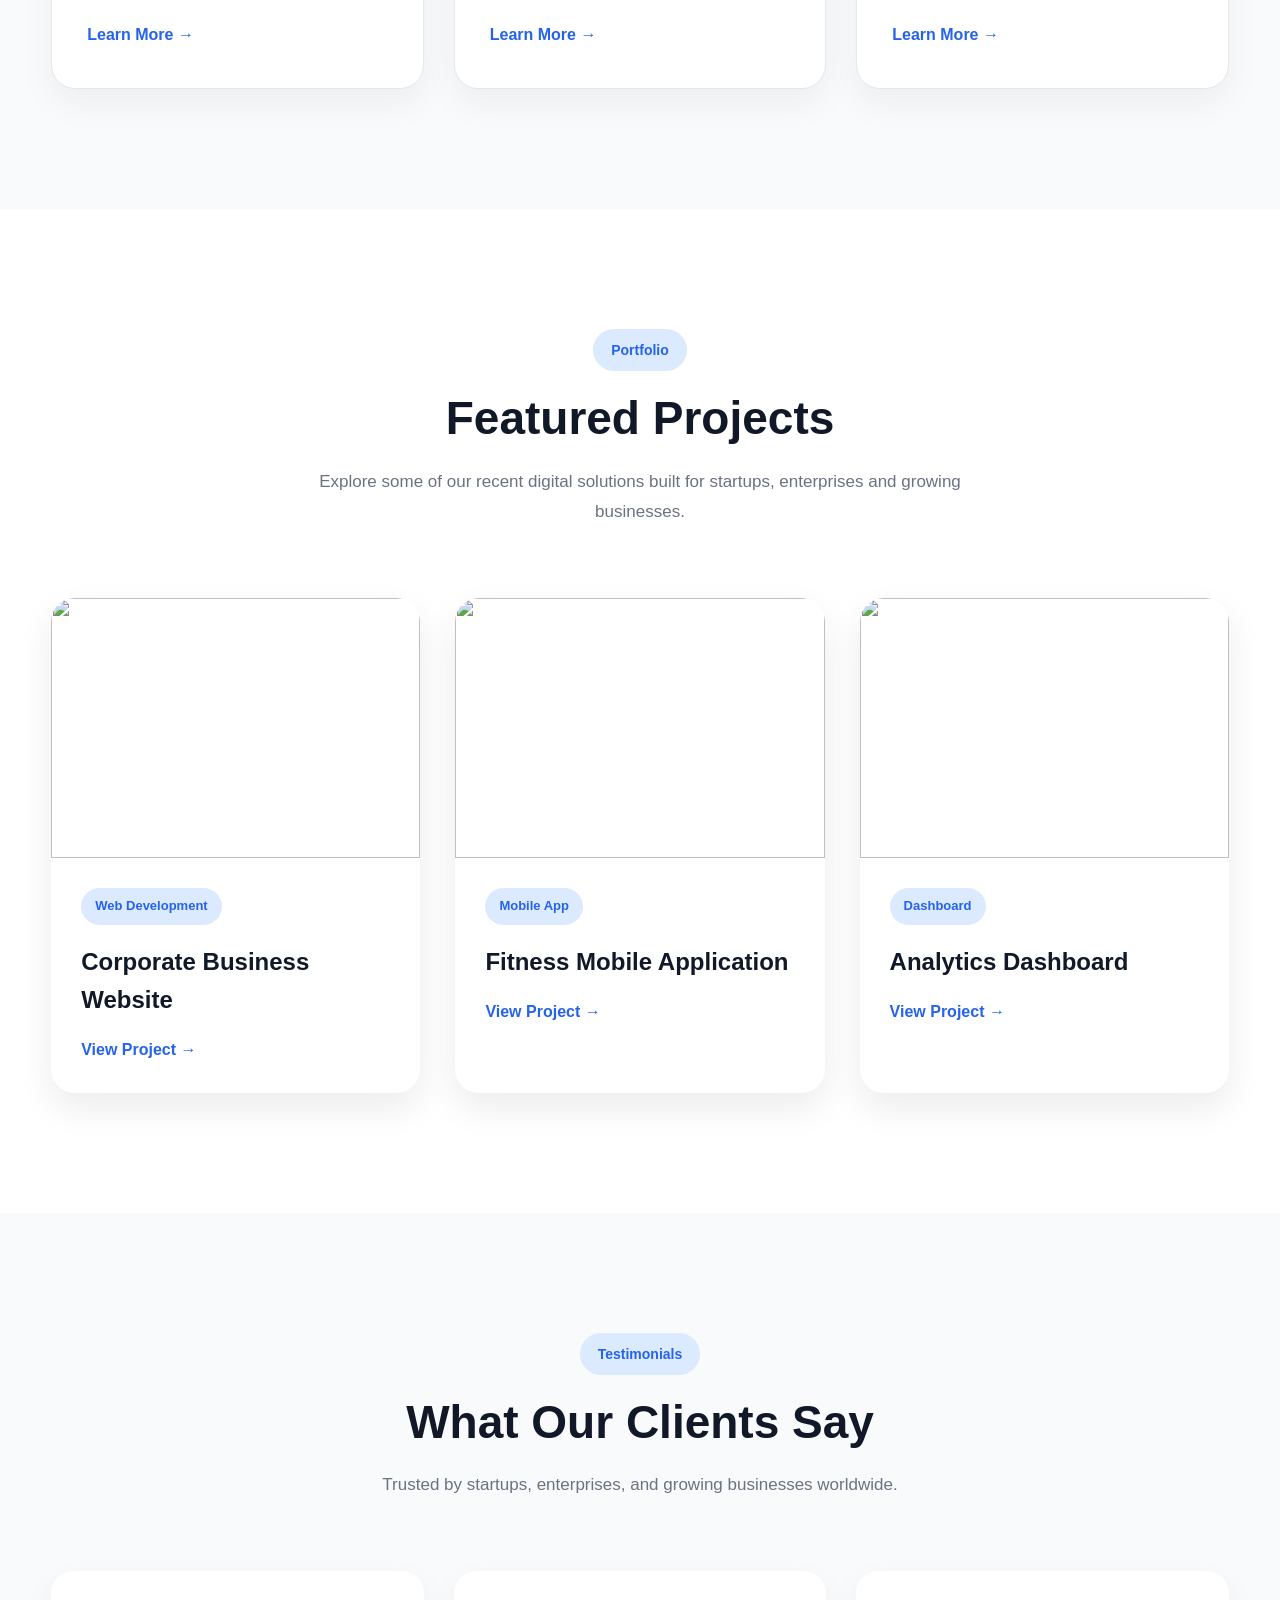
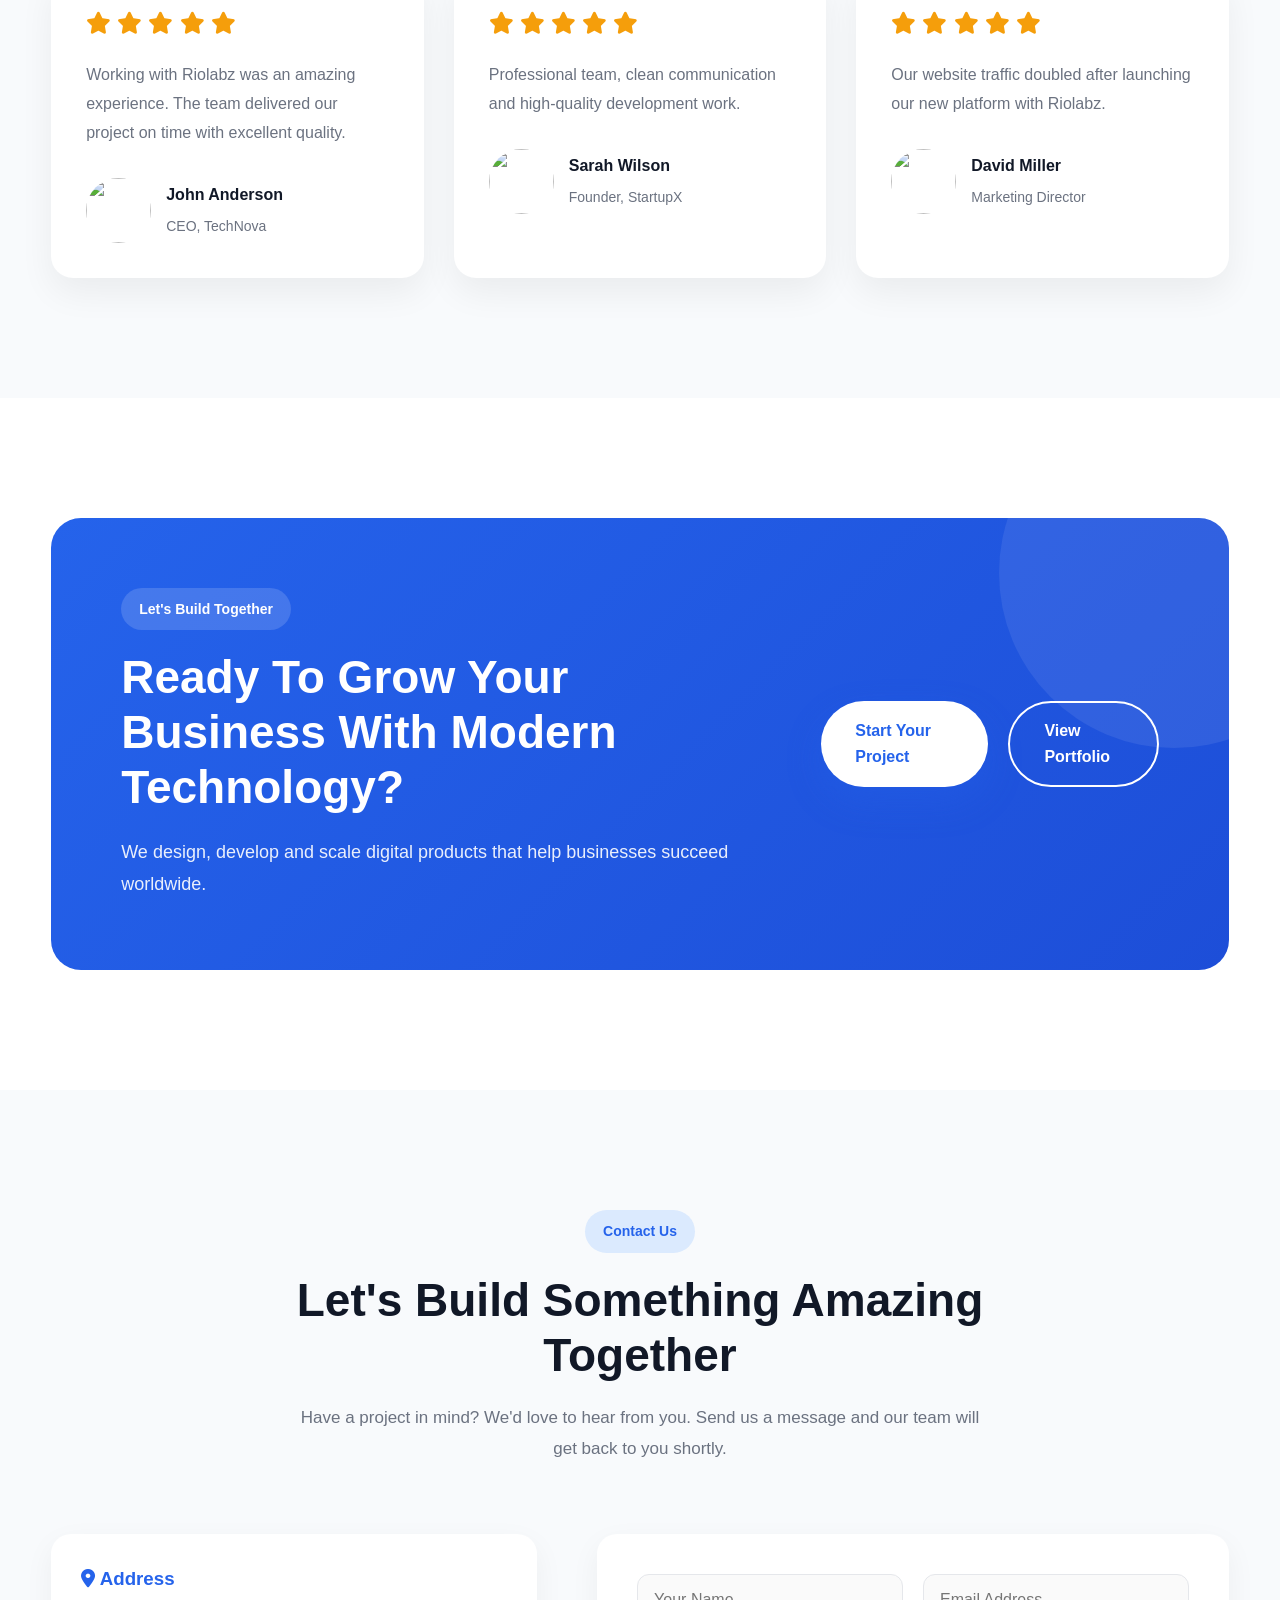
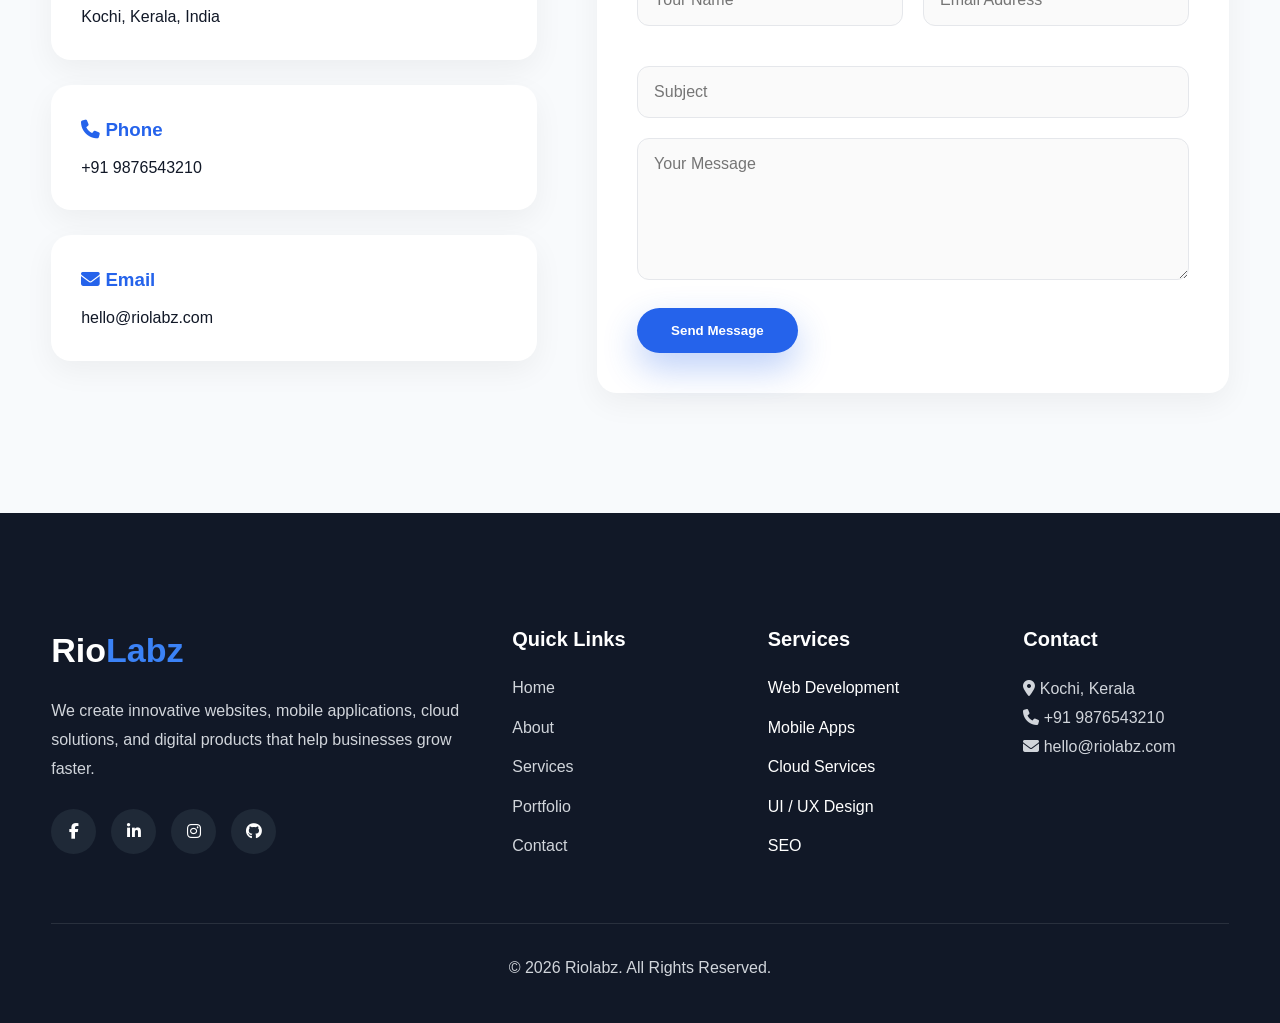
==== commit 6a5022d2: "Update index.html" ====
--- a/index.html
+++ b/index.html
@@ -12,7 +12,9 @@
     <link rel="stylesheet" href="styles.css" />
   </head>
   <body>
-    <!-- ==================== MODERN NAVBAR ==================== -->
+
+<!-- NAVBAR -->
+ 
     <nav class="navbar">
       <div class="nav-container">
         <a href="#" class="logo"> Rio<span>Labz</span> </a>
@@ -47,7 +49,7 @@
       </div>
     </nav>
 
-    <!-- =====================HERO SECTION ========================= -->
+<!-- HERO SECTION -->
 
     <section class="hero" id="home">
       <div class="container hero-container">
@@ -125,7 +127,7 @@
       </div>
     </section>
 
-    <!-- ==================== STATS SECTION ==================== -->
+<!-- STATS SECTION -->
 
     <section class="stats-section">
       <div class="stats-container">
@@ -151,7 +153,7 @@
       </div>
     </section>
 
-    <!-- ==================== ABOUT SECTION ====================== -->
+<!-- ABOUT SECTION -->
 
     <section class="about" id="about">
       <div class="container about-container">
@@ -196,7 +198,7 @@
       </div>
     </section>
 
-    <!-- ===================== SERVICES ================================== -->
+<!-- SERVICES -->
 
     <section class="services" id="services">
       <div class="container">
@@ -286,7 +288,7 @@
       </div>
     </section>
 
-    <!--=================== PORTFOLIO ======================================-->
+<!-- PORTFOLIO -->
 
     <section class="portfolio" id="portfolio">
       <div class="container">
@@ -347,7 +349,7 @@
       </div>
     </section>
 
-    <!--===================  TESTIMONIALS ======================================-->
+<!-- TESTIMONIALS -->
 
     <section class="testimonials" id="testimonials">
       <div class="container">
@@ -440,7 +442,7 @@
       </div>
     </section>
 
-    <!--==================== CALL TO ACTION ======================================-->
+<!-- CALL TO ACTION -->
 
     <section class="cta">
       <div class="container">
@@ -465,7 +467,7 @@
       </div>
     </section>
 
-    <!--===================== CONTACT ===========================-->
+<!-- CONTACT -->
 
     <section class="contact" id="contact">
       <div class="container">
@@ -518,7 +520,7 @@
       </div>
     </section>
 
-    <!--==================== FOOTER ==============================================-->
+<!-- FOOTER -->
 
     <footer class="footer" id="footer">
       <div class="container">
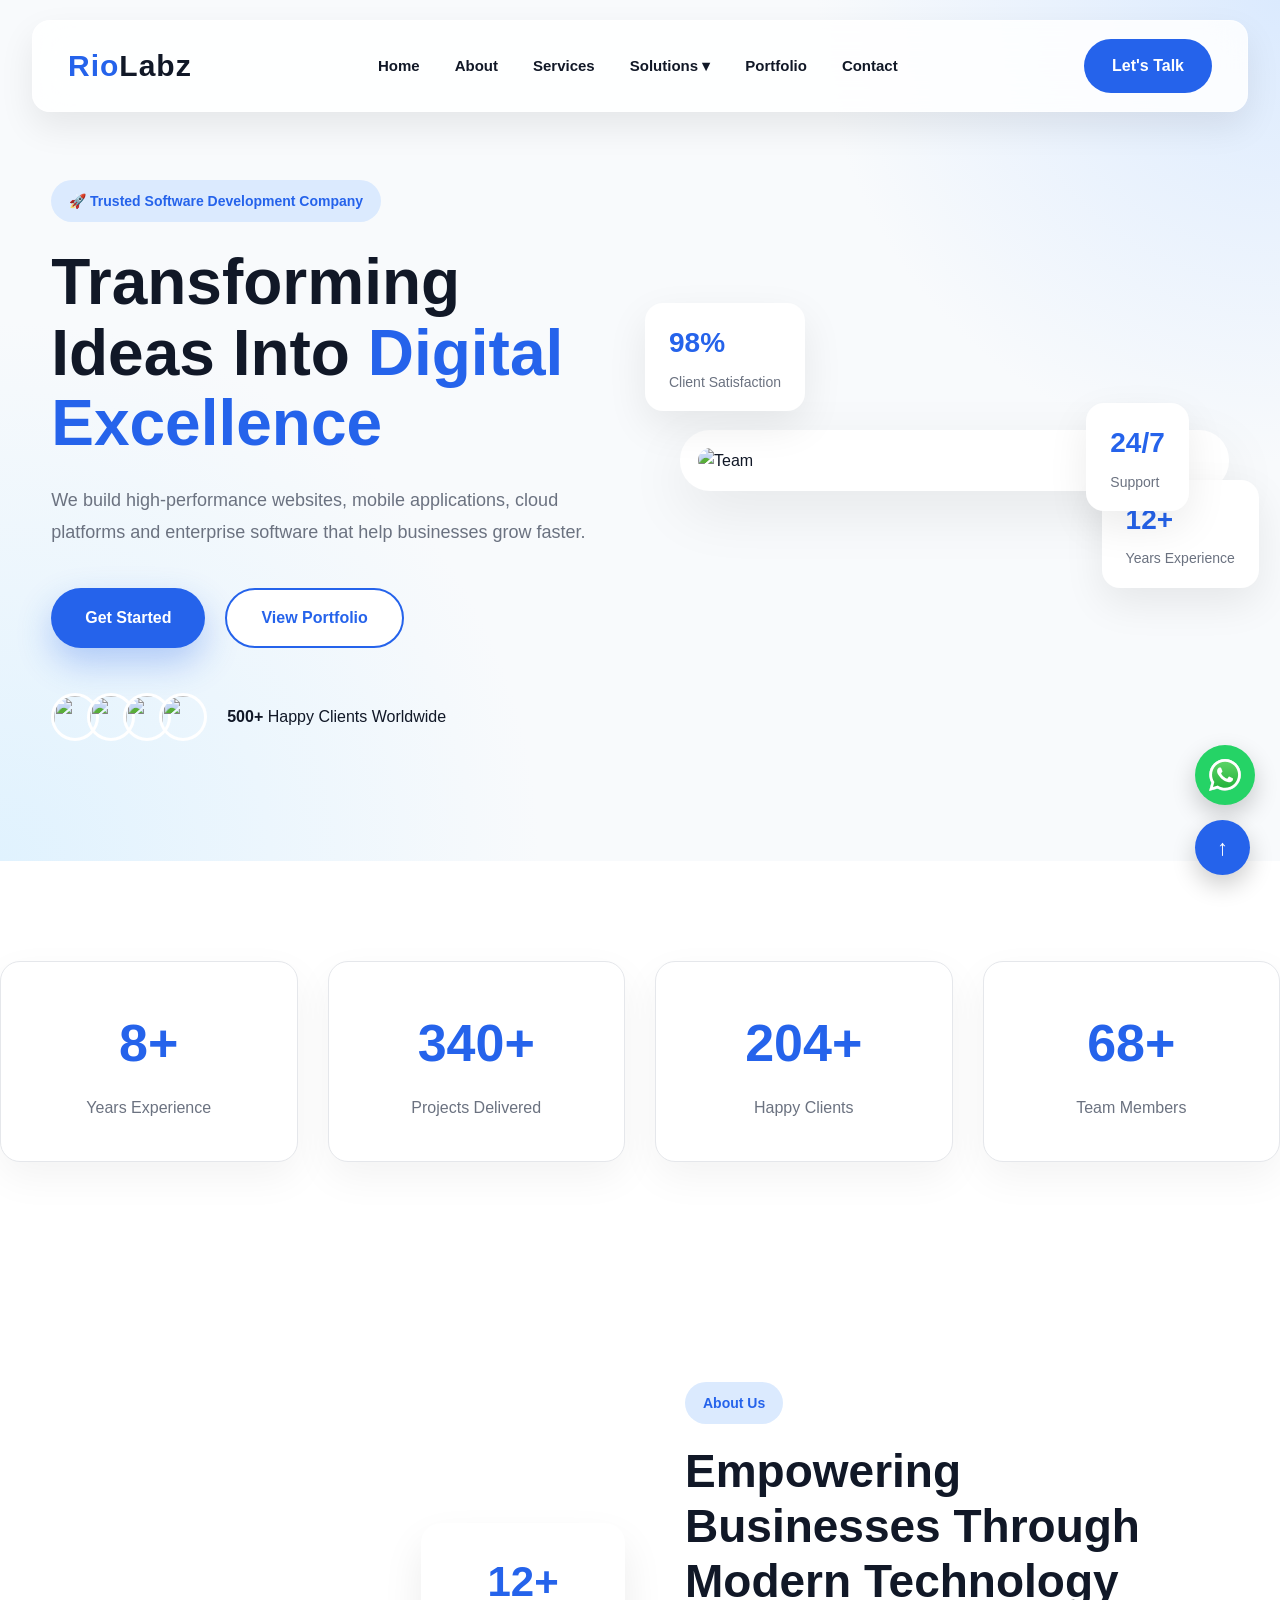
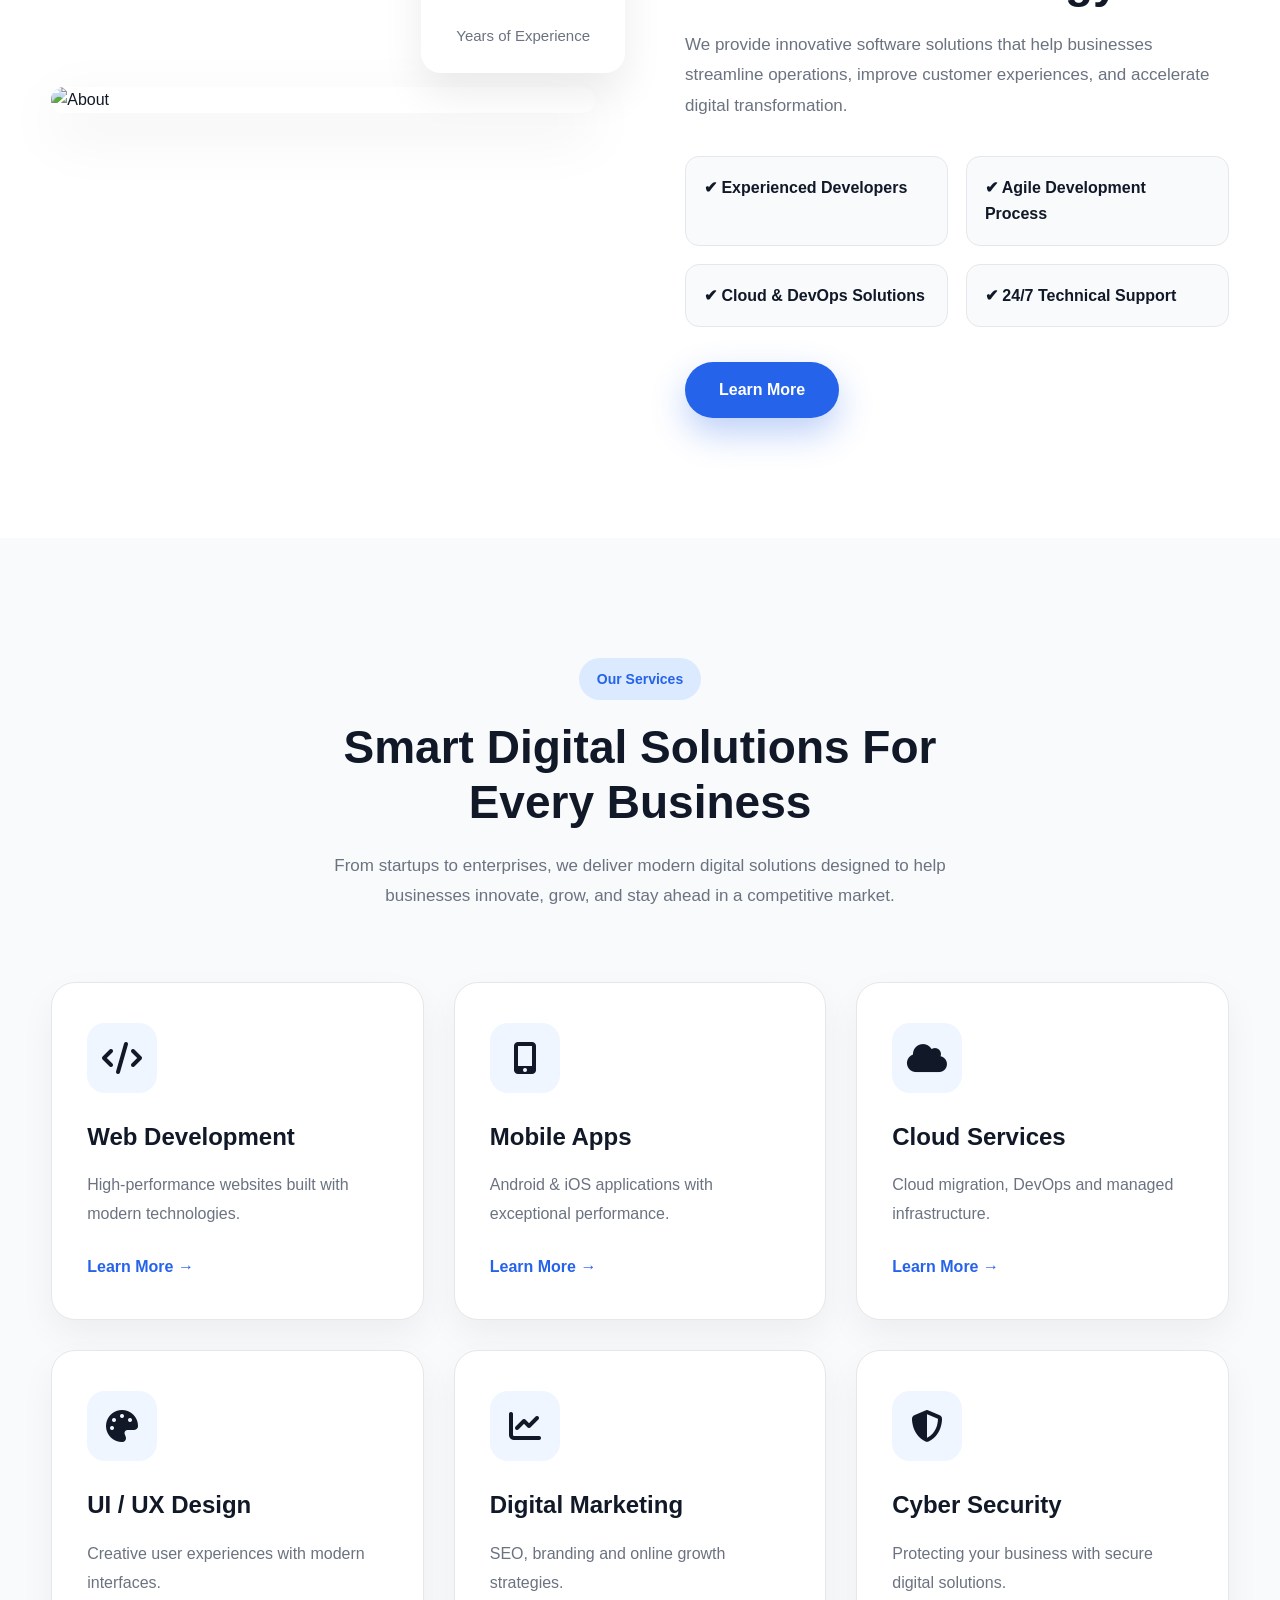
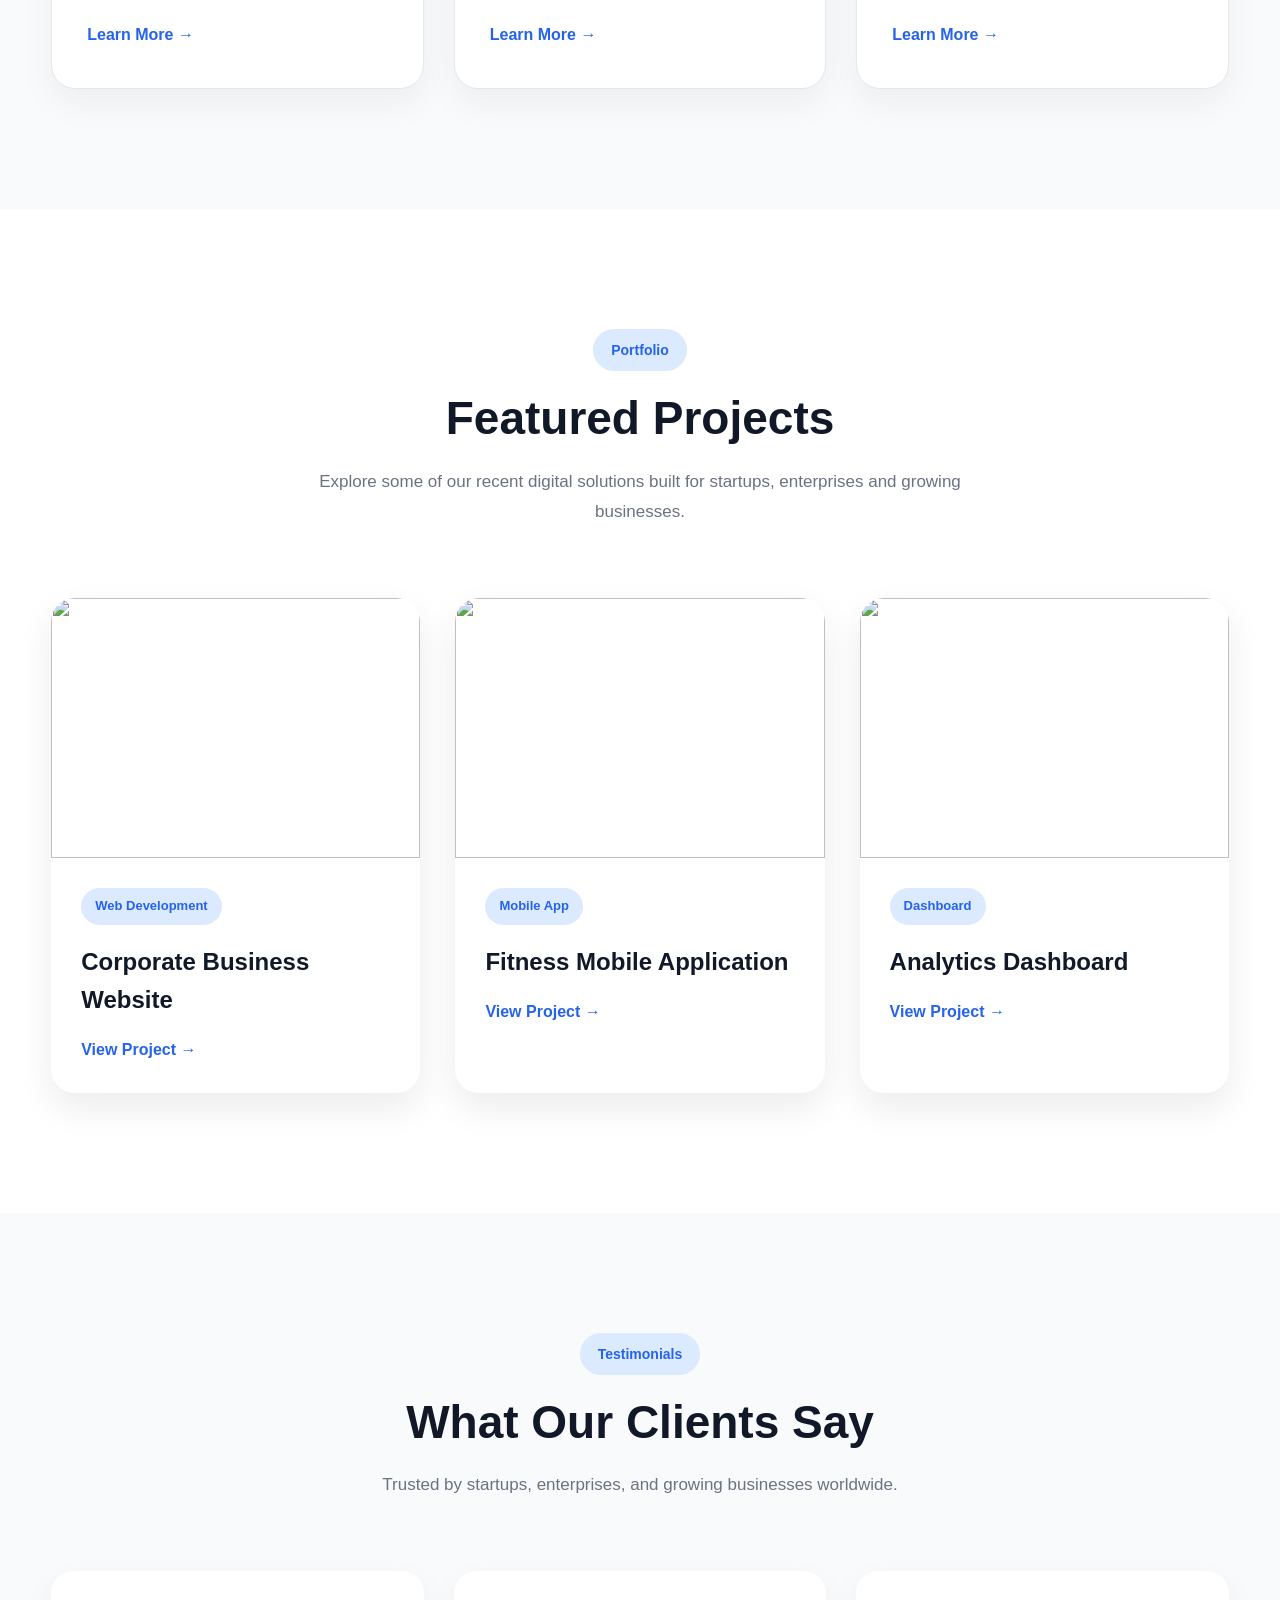
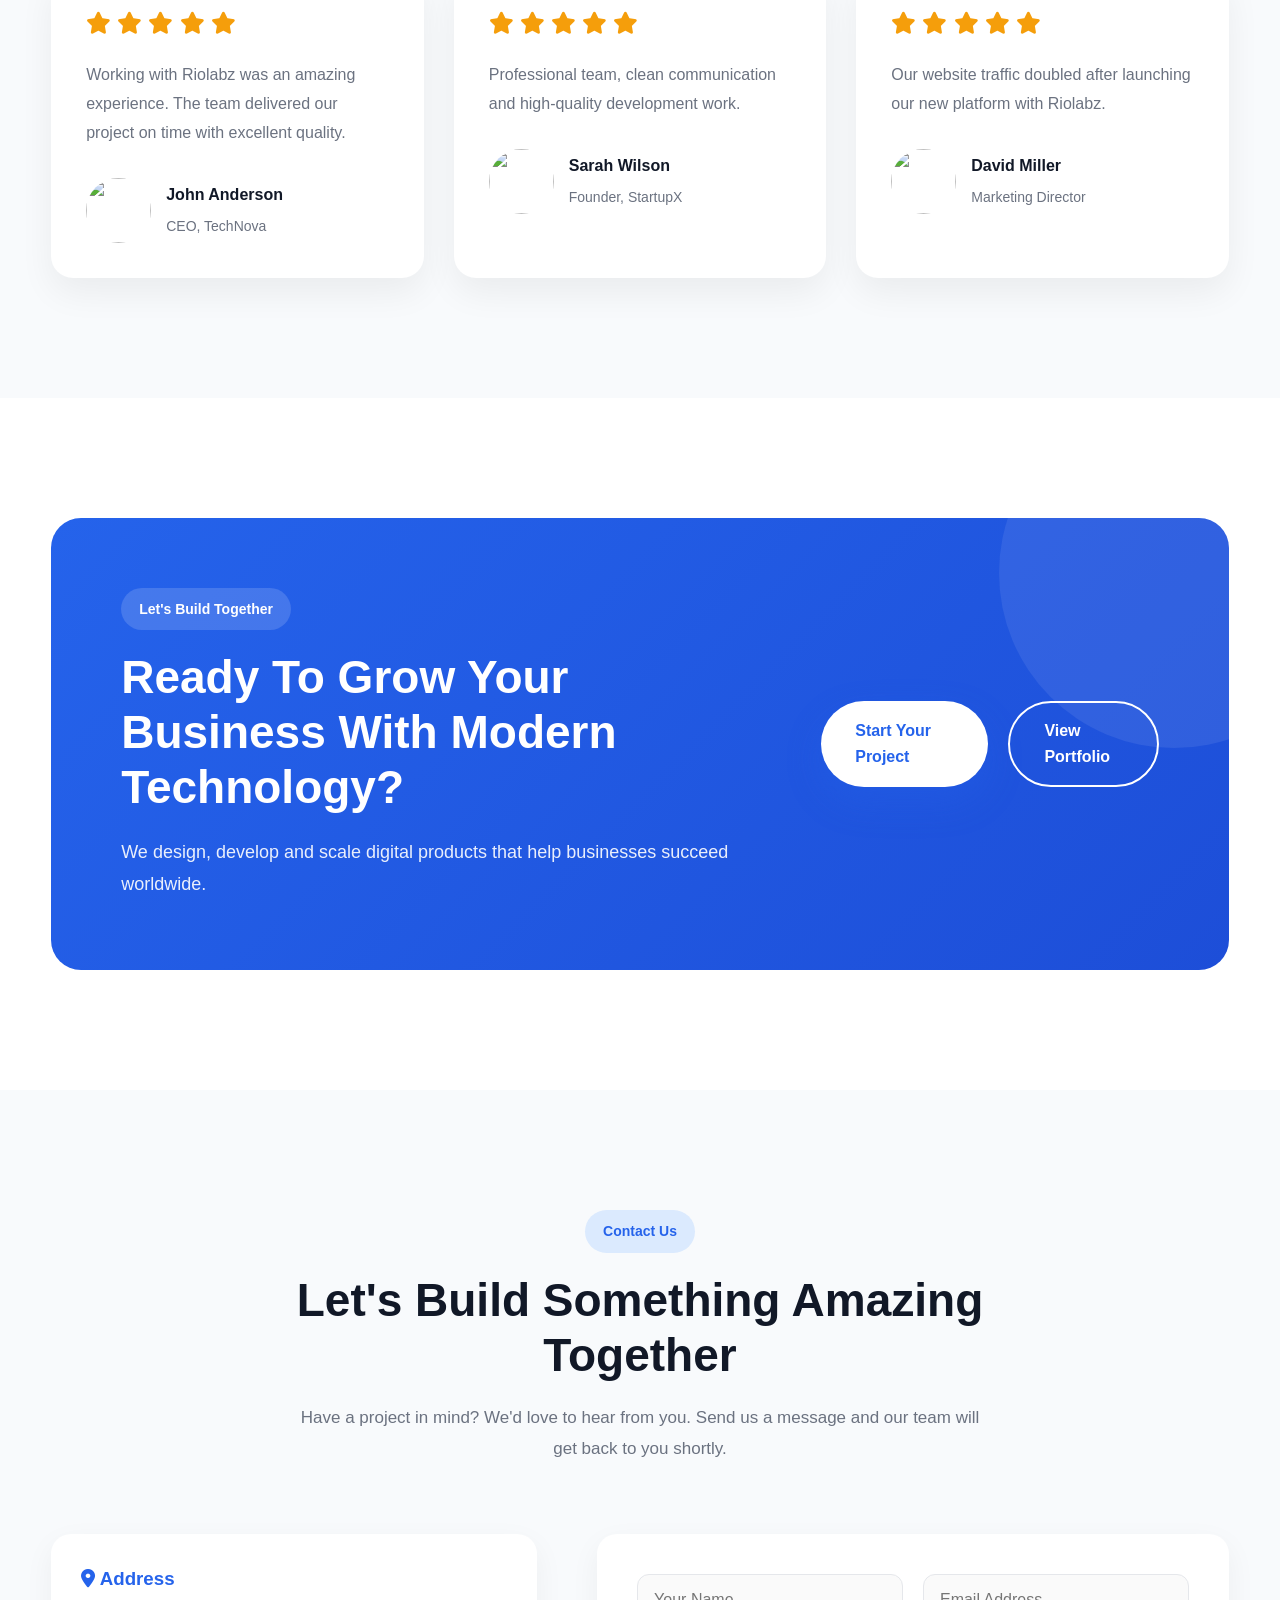
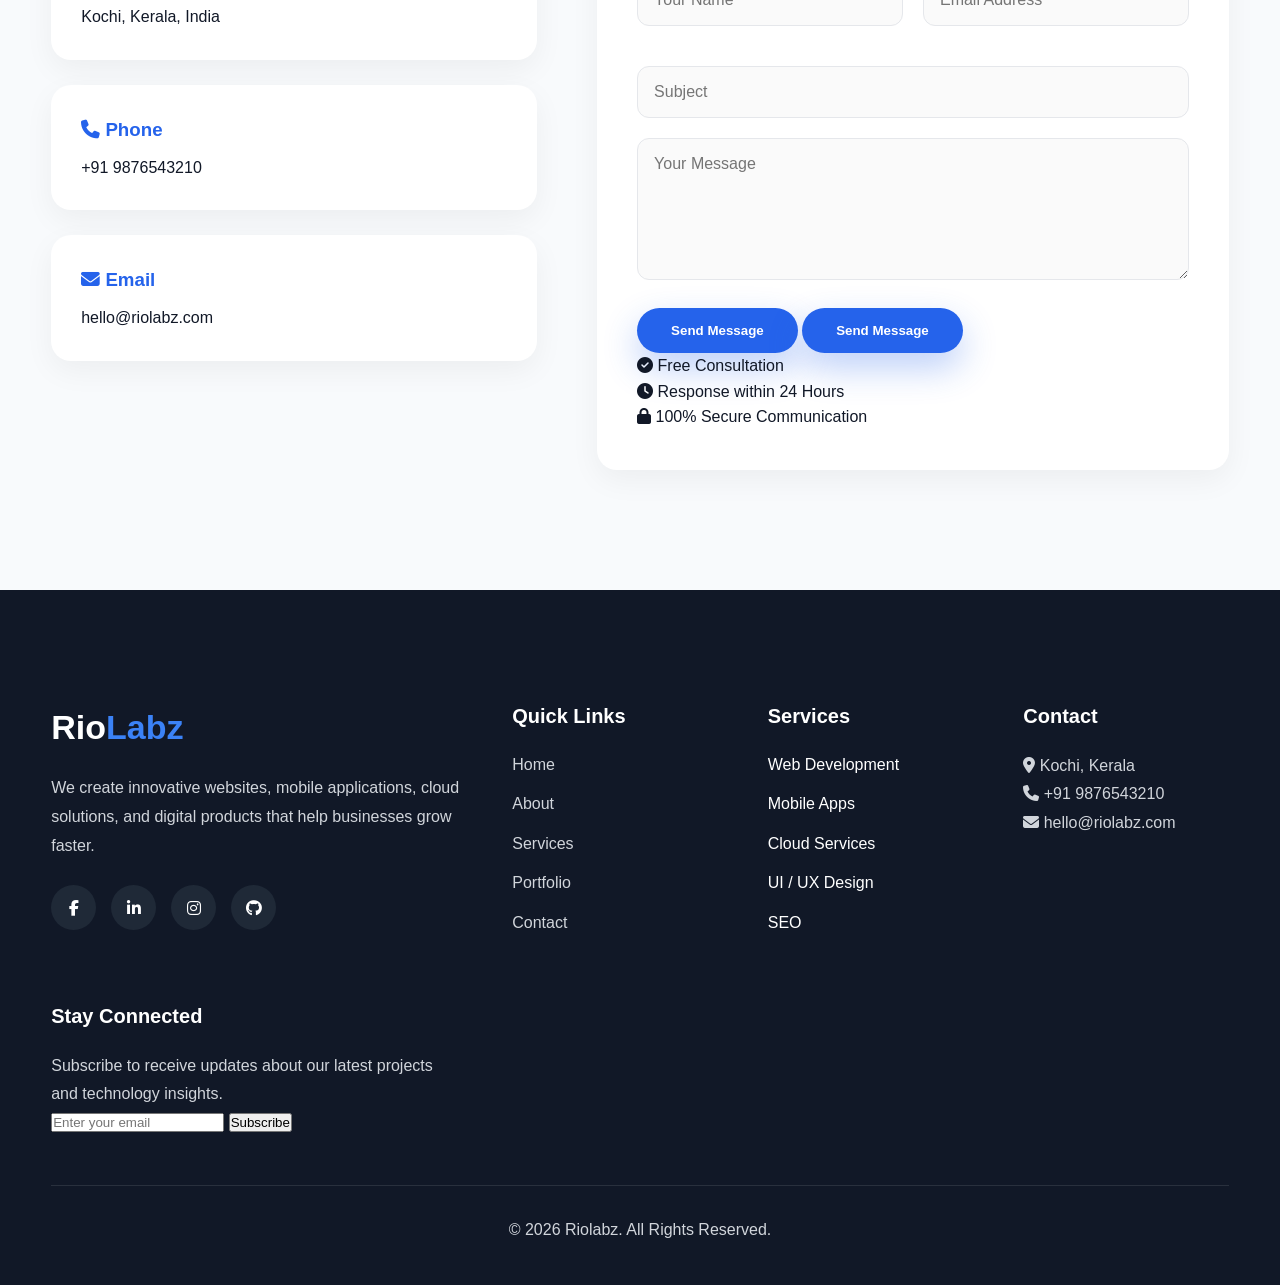
==== commit 90d8521b: "Update index.html" ====
--- a/index.html
+++ b/index.html
@@ -12,9 +12,8 @@
     <link rel="stylesheet" href="styles.css" />
   </head>
   <body>
-
-<!-- NAVBAR -->
- 
+    <!-- NAVBAR -->
+
     <nav class="navbar">
       <div class="nav-container">
         <a href="#" class="logo"> Rio<span>Labz</span> </a>
@@ -49,7 +48,7 @@
       </div>
     </nav>
 
-<!-- HERO SECTION -->
+    <!-- HERO SECTION -->
 
     <section class="hero" id="home">
       <div class="container hero-container">
@@ -127,7 +126,7 @@
       </div>
     </section>
 
-<!-- STATS SECTION -->
+    <!-- STATS SECTION -->
 
     <section class="stats-section">
       <div class="stats-container">
@@ -153,7 +152,7 @@
       </div>
     </section>
 
-<!-- ABOUT SECTION -->
+    <!-- ABOUT SECTION -->
 
     <section class="about" id="about">
       <div class="container about-container">
@@ -198,7 +197,7 @@
       </div>
     </section>
 
-<!-- SERVICES -->
+    <!-- SERVICES -->
 
     <section class="services" id="services">
       <div class="container">
@@ -288,7 +287,7 @@
       </div>
     </section>
 
-<!-- PORTFOLIO -->
+    <!-- PORTFOLIO -->
 
     <section class="portfolio" id="portfolio">
       <div class="container">
@@ -349,7 +348,7 @@
       </div>
     </section>
 
-<!-- TESTIMONIALS -->
+    <!-- TESTIMONIALS -->
 
     <section class="testimonials" id="testimonials">
       <div class="container">
@@ -442,7 +441,7 @@
       </div>
     </section>
 
-<!-- CALL TO ACTION -->
+    <!-- CALL TO ACTION -->
 
     <section class="cta">
       <div class="container">
@@ -467,7 +466,7 @@
       </div>
     </section>
 
-<!-- CONTACT -->
+    <!-- CONTACT -->
 
     <section class="contact" id="contact">
       <div class="container">
@@ -515,12 +514,33 @@
             <textarea rows="6" placeholder="Your Message"></textarea>
 
             <button type="submit" class="btn btn-primary">Send Message</button>
+            <button type="submit" class="btn btn-primary">Send Message</button>
+
+            <div class="contact-features">
+              <div>
+                <i class="fa-solid fa-circle-check"></i>
+
+                Free Consultation
+              </div>
+
+              <div>
+                <i class="fa-solid fa-clock"></i>
+
+                Response within 24 Hours
+              </div>
+
+              <div>
+                <i class="fa-solid fa-lock"></i>
+
+                100% Secure Communication
+              </div>
+            </div>
           </form>
         </div>
       </div>
     </section>
 
-<!-- FOOTER -->
+    <!-- FOOTER -->
 
     <footer class="footer" id="footer">
       <div class="container">
@@ -585,6 +605,21 @@
 
             <p><i class="fa-solid fa-envelope"></i> hello@riolabz.com</p>
           </div>
+
+          <div>
+            <h3>Stay Connected</h3>
+
+            <p>
+              Subscribe to receive updates about our latest projects and
+              technology insights.
+            </p>
+
+            <form class="newsletter-form">
+              <input type="email" placeholder="Enter your email" />
+
+              <button type="submit">Subscribe</button>
+            </form>
+          </div>
         </div>
 
         <div class="footer-bottom">
--- a/styles.css
+++ b/styles.css
@@ -1,2247 +1,1729 @@
-*{
-    margin:0;
-    padding:0;
-    box-sizing:border-box;
-}
-
-html{
-    scroll-behavior:smooth;
-}
-
-body{
-
-    font-family:"Inter",sans-serif;
-
-    background:#F8FAFC;
-
-    color:#111827;
-
-    overflow-x:hidden;
-
-    line-height:1.6;
-
-}
-
-img{
-
-    max-width:100%;
-
-    display:block;
-
-}
-
-a{
-
-    text-decoration:none;
-
-}
-
-ul{
-
-    list-style:none;
-
-}
-
-section{
-
-    width:100%;
-
-}
-
-
-
-/*==================================================
-  VARIABLES
-==================================================*/
-
-:root{
-
---primary:#2563EB;
-
---secondary:#3B82F6;
-
---dark:#111827;
-
---text:#6B7280;
-
---light:#F8FAFC;
-
---white:#ffffff;
-
---border:#E5E7EB;
-
---radius:18px;
-
---shadow:0 15px 35px rgba(0,0,0,.08);
-
---transition:.35s;
-
-}
-
-
-
-/*==================================================
-  COMMON
-==================================================*/
-
-.container{
-
-width:min(1320px,92%);
-
-margin:auto;
-
-}
-
-.btn{
-
-display:inline-flex;
-
-align-items:center;
-
-justify-content:center;
-
-padding:15px 34px;
-
-border-radius:50px;
-
-font-weight:700;
-
-transition:.35s;
-
-cursor:pointer;
-
-}
-
-.btn-primary{
-
-background:var(--primary);
-
-color:white;
-
-box-shadow:0 15px 35px rgba(37,99,235,.3);
-
-}
-
-.btn-primary:hover{
-
-transform:translateY(-5px);
-
-background:#1D4ED8;
-
-}
-
-.btn-outline{
-
-border:2px solid var(--primary);
-
-color:var(--primary);
-
-background:white;
-
-}
-
-.btn-outline:hover{
-
-background:var(--primary);
-
-color:white;
-
-}
-
-.section-title{
-
-font-size:46px;
-
-font-weight:800;
-
-line-height:1.2;
-
-margin-bottom:20px;
-
-}
-
-.section-text{
-
-font-size:17px;
-
-color:var(--text);
-
-line-height:1.8;
-
-}
-
-/*==================================================
-  NAVBAR
-==================================================*/
-
-.navbar{
-
-position:fixed;
-
-top:20px;
-
-left:50%;
-
-transform:translateX(-50%);
-
-width:min(1320px,95%);
-
-background:rgba(255,255,255,.85);
-
-backdrop-filter:blur(18px);
-
-border:1px solid rgba(255,255,255,.4);
-
-border-radius:18px;
-
-padding:18px 35px;
-
-z-index:9999;
-
-box-shadow:var(--shadow);
-
-transition:.35s;
-
-}
-
-.nav-container{
-
-display:flex;
-
-align-items:center;
-
-justify-content:space-between;
-
-}
-
-.logo{
-
-font-size:30px;
-
-font-weight:800;
-
-color:var(--primary);
-
-letter-spacing:1px;
-
-}
-
-.logo span{
-
-color:#111827;
-
-}
-
-.nav-links{
-
-display:flex;
-
-align-items:center;
-
-gap:35px;
-
-}
-
-.nav-links>li{
-
-position:relative;
-
-}
-
-.nav-links>li>a{
-
-font-size:15px;
-
-font-weight:600;
-
-color:#111827;
-
-transition:var(--transition);
-
-display:flex;
-
-align-items:center;
-
-gap:6px;
-
-}
-
-.nav-links>li>a:hover{
-
-color:var(--primary);
-
-}
-
-.contact-btn{
-
-display:inline-flex;
-
-align-items:center;
-
-justify-content:center;
-
-padding:14px 28px;
-
-background:var(--primary);
-
-color:#fff;
-
-border-radius:50px;
-
-font-weight:700;
-
-transition:.35s;
-
-}
-
-.contact-btn:hover{
-
-background:#1D4ED8;
-
-transform:translateY(-3px);
-
-}
-
-/*==================================================
-  DROPDOWN
-==================================================*/
-
-.dropdown{
-
-position:relative;
-
-}
-
-.dropdown-menu{
-
-position:absolute;
-
-top:60px;
-
-left:0;
-
-width:260px;
-
-background:#fff;
-
-border-radius:16px;
-
-padding:12px 0;
-
-box-shadow:0 20px 45px rgba(0,0,0,.08);
-
-opacity:0;
-
-visibility:hidden;
-
-transform:translateY(15px);
-
-transition:.35s;
-
-z-index:999;
-
-}
-
-.dropdown:hover .dropdown-menu{
-
-opacity:1;
-
-visibility:visible;
-
-transform:translateY(0);
-
-}
-
-.dropdown-menu li{
-
-width:100%;
-
-}
-
-.dropdown-menu li a{
-
-display:block;
-
-padding:14px 22px;
-
-font-size:15px;
-
-font-weight:500;
-
-color:#374151;
-
-transition:.3s;
-
-}
-
-.dropdown-menu li a:hover{
-
-background:#EFF6FF;
-
-color:var(--primary);
-
-padding-left:28px;
-
-}
-
-/*==================================================
-  MOBILE MENU
-==================================================*/
-
-.menu-toggle{
-
-display:none;
-
-font-size:28px;
-
-cursor:pointer;
-
-color:#111827;
-
-}
-
-/*==================================================
-  RESPONSIVE NAVBAR
-==================================================*/
-
-@media(max-width:992px){
-
-.navbar{
-
-padding:18px 25px;
-
-}
-
-.menu-toggle{
-
-display:block;
-
-}
-
-.nav-links{
-
-position:absolute;
-
-top:90px;
-
-left:0;
-
-width:100%;
-
-background:white;
-
-flex-direction:column;
-
-align-items:flex-start;
-
-padding:25px;
-
-gap:20px;
-
-border-radius:18px;
-
-box-shadow:0 15px 35px rgba(0,0,0,.08);
-
-display:none;
-
-}
-
-.nav-links.active{
-
-display:flex;
-
-}
-
-.contact-btn{
-
-display:none;
-
-}
-
-.dropdown-menu{
-
-position:static;
-
-opacity:1;
-
-visibility:visible;
-
-transform:none;
-
-display:none;
-
-box-shadow:none;
-
-padding-left:20px;
-
-width:100%;
-
-}
-
-.dropdown.active .dropdown-menu{
-
-display:block;
-
-}
-
-}
-
-/*==================================================
-  HERO SECTION
-==================================================*/
-
-.hero{
-
-    padding:180px 0 120px;
-
-    background:
-    radial-gradient(circle at top right,#DBEAFE 0%,transparent 30%),
-    radial-gradient(circle at bottom left,#E0F2FE 0%,transparent 35%),
-    #F8FAFC;
-
-    overflow:hidden;
-
-}
-
-.hero-container{
-
-    display:grid;
-
-    grid-template-columns:1fr 1fr;
-
-    align-items:center;
-
-    gap:80px;
-
-}
-
-.hero-content{
-
-    animation:fadeUp 1s ease;
-
-}
-
-.hero-tag{
-
-    display:inline-block;
-
-    background:#DBEAFE;
-
-    color:#2563EB;
-
-    padding:10px 18px;
-
-    border-radius:50px;
-
-    font-size:14px;
-
-    font-weight:700;
-
-    margin-bottom:25px;
-
-}
-
-.hero-content h1{
-
-    font-size:64px;
-
-    line-height:1.1;
-
-    font-weight:800;
-
-    color:var(--dark);
-
-    margin-bottom:25px;
-
-}
-
-.hero-content h1 span{
-
-    color:var(--primary);
-
-}
-
-.hero-content p{
-
-    font-size:18px;
-
-    color:var(--text);
-
-    line-height:1.8;
-
-    max-width:580px;
-
-    margin-bottom:40px;
-
-}
-
-.hero-buttons{
-
-    display:flex;
-
-    gap:20px;
-
-    margin-bottom:45px;
-
-}
-
-.hero-clients{
-
-    display:flex;
-
-    align-items:center;
-
-    gap:20px;
-
-}
-
-.client-images{
-
-    display:flex;
-
-}
-
-.client-images img{
-
-    width:48px;
-
-    height:48px;
-
-    border-radius:50%;
-
-    border:3px solid white;
-
-    margin-left:-12px;
-
-}
-
-.client-images img:first-child{
-
-    margin-left:0;
-
-}
-
-.hero-image{
-
-    position:relative;
-
-}
-
-.hero-image-card{
-
-    background:white;
-
-    padding:18px;
-
-    border-radius:30px;
-
-    box-shadow:0 20px 60px rgba(0,0,0,.08);
-
-}
-
-.hero-image-card img{
-
-    border-radius:20px;
-
-    width:100%;
-
-    display:block;
-
-}
-
-.floating-card{
-
-    position:absolute;
-
-    background:white;
-
-    padding:18px 24px;
-
-    border-radius:18px;
-
-    box-shadow:0 15px 40px rgba(0,0,0,.08);
-
-    animation:float 4s ease-in-out infinite;
-
-}
-
-.floating-card h3{
-
-    font-size:28px;
-
-    color:var(--primary);
-
-    margin-bottom:5px;
-
-}
-
-.floating-card p{
-
-    color:var(--text);
-
-    font-size:14px;
-
-}
-
-.card-1{
-
-    top:50px;
-
-    right:-30px;
-
-}
-
-.card-2{
-
-    bottom:80px;
-
-    left:-35px;
-
-}
-
-.card-3{
-
-    bottom:-20px;
-
-    right:40px;
-
-}
-
-/*==================================================
-  HERO ANIMATIONS
-==================================================*/
-
-@keyframes float{
-
-    0%{
-
-        transform:translateY(0);
-
-    }
-
-    50%{
-
-        transform:translateY(-12px);
-
-    }
-
-    100%{
-
-        transform:translateY(0);
-
-    }
-
-}
-
-@keyframes fadeUp{
-
-    from{
-
-        opacity:0;
-
-        transform:translateY(40px);
-
-    }
-
-    to{
-
-        opacity:1;
-
-        transform:translateY(0);
-
-    }
-
-}
-
-/*==================================================
-  HERO RESPONSIVE
-==================================================*/
-
-@media(max-width:992px){
-
-.hero{
-
-padding:150px 0 80px;
-
-}
-
-.hero-container{
-
-grid-template-columns:1fr;
-
-text-align:center;
-
-gap:60px;
-
-}
-
-.hero-content h1{
-
-font-size:46px;
-
-}
-
-.hero-content p{
-
-margin:auto auto 35px;
-
-}
-
-.hero-buttons{
-
-justify-content:center;
-
-flex-wrap:wrap;
-
-}
-
-.hero-clients{
-
-justify-content:center;
-
-}
-
-.card-1,
-.card-2,
-.card-3{
-
-display:none;
-
-}
-
-}
-
-@media(max-width:576px){
-
-.hero-content h1{
-
-font-size:36px;
-
-}
-
-.hero-tag{
-
-font-size:13px;
-
-}
-
-.hero-buttons{
-
-flex-direction:column;
-
-}
-
-.hero-buttons .btn{
-
-width:100%;
-
-}
-
-}
-
-/*==================================================
-  STATS SECTION
-==================================================*/
-
-.stats-section{
-
-    padding:100px 0;
-
-    background:#ffffff;
-
-}
-
-.stats-container{
-
-    display:grid;
-
-    grid-template-columns:repeat(4,1fr);
-
-    gap:30px;
-
-}
-
-.stat-card{
-
-    background:#fff;
-
-    padding:40px 30px;
-
-    text-align:center;
-
-    border-radius:20px;
-
-    border:1px solid var(--border);
-
-    box-shadow:0 15px 40px rgba(0,0,0,.05);
-
-    transition:var(--transition);
-
-}
-
-.stat-card:hover{
-
-    transform:translateY(-10px);
-
-    box-shadow:0 25px 50px rgba(37,99,235,.12);
-
-}
-
-.stat-card h2{
-
-    font-size:52px;
-
-    color:var(--primary);
-
-    font-weight:800;
-
-    margin-bottom:10px;
-
-}
-
-.stat-card p{
-
-    color:var(--text);
-
-    font-size:16px;
-
-    font-weight:500;
-
-}
-
-.count{
-
-    display:inline-block;
-
-}
-
-/*==========================
-  STATS RESPONSIVE
-===========================*/
-
-@media(max-width:992px){
-
-.stats-container{
-
-grid-template-columns:repeat(2,1fr);
-
-gap:25px;
-
-}
-
-}
-
-@media(max-width:576px){
-
-.stats-container{
-
-grid-template-columns:1fr;
-
-}
-
-.stat-card{
-
-padding:35px 25px;
-
-}
-
-.stat-card h2{
-
-font-size:42px;
-
-}
-
-}
-
-
-
-
-
-
-
-/*==================================================
-  ABOUT
-==================================================*/
-
-.about{
-
-padding:120px 0;
-
-background:white;
-
-}
-
-.about-container{
-
-display:grid;
-
-grid-template-columns:1fr 1fr;
-
-align-items:center;
-
-gap:90px;
-
-}
-
-.about-image{
-
-position:relative;
-
-}
-
-.about-image img{
-
-width:100%;
-
-border-radius:30px;
-
-box-shadow:0 20px 60px rgba(0,0,0,.08);
-
-}
-
-.experience-card{
-
-position:absolute;
-
-right:-30px;
-
-bottom:40px;
-
-background:white;
-
-padding:25px 35px;
-
-border-radius:20px;
-
-box-shadow:0 20px 40px rgba(0,0,0,.08);
-
-text-align:center;
-
-}
-
-.experience-card h2{
-
-font-size:42px;
-
-color:var(--primary);
-
-margin-bottom:8px;
-
-}
-
-.experience-card p{
-
-color:var(--text);
-
-font-size:15px;
-
-}
-
-.section-tag{
-
-display:inline-block;
-
-padding:10px 18px;
-
-background:#DBEAFE;
-
-color:var(--primary);
-
-border-radius:50px;
-
-font-size:14px;
-
-font-weight:700;
-
-margin-bottom:20px;
-
-}
-
-.about-features{
-
-display:grid;
-
-grid-template-columns:repeat(2,1fr);
-
-gap:18px;
-
-margin:35px 0;
-
-}
-
-.feature{
-
-background:#F8FAFC;
-
-padding:18px;
-
-border-radius:14px;
-
-font-weight:600;
-
-transition:.3s;
-
-border:1px solid #E5E7EB;
-
-}
-
-.feature:hover{
-
-transform:translateY(-5px);
-
-background:#EFF6FF;
-
-}
-
-@media(max-width:992px){
-
-.about-container{
-
-grid-template-columns:1fr;
-
-gap:60px;
-
-}
-
-.about-content{
-
-text-align:center;
-
-}
-
-.about-features{
-
-grid-template-columns:1fr;
-
-}
-
-.experience-card{
-
-position:relative;
-
-right:auto;
-
-bottom:auto;
-
-margin:20px auto 0;
-
-width:220px;
-
-}
-
-}
-
-/*==================================================
-  SERVICES
-==================================================*/
-
-.services{
-
-    padding:120px 0;
-
-    background:#F8FAFC;
-
-}
-
-.section-heading{
-
-    max-width:700px;
-
-    margin:0 auto 70px;
-
-    text-align:center;
-
-}
-
-.services-grid{
-
-    display:grid;
-
-    grid-template-columns:repeat(3,1fr);
-
-    gap:30px;
-
-}
-
-.service-card{
-
-    background:#fff;
-
-    padding:40px 35px;
-
-    border-radius:24px;
-
-    border:1px solid var(--border);
-
-    box-shadow:0 15px 35px rgba(0,0,0,.05);
-
-    transition:all .35s ease;
-
-    position:relative;
-
-    overflow:hidden;
-
-}
-
-.service-card::before{
-
-    content:"";
-
-    position:absolute;
-
-    top:0;
-
-    left:0;
-
-    width:100%;
-
-    height:5px;
-
-    background:linear-gradient(90deg,#2563EB,#3B82F6);
-
-    transform:scaleX(0);
-
-    transform-origin:left;
-
-    transition:.35s;
-
-}
-
-.service-card:hover{
-
-    transform:translateY(-12px);
-
-    box-shadow:0 25px 50px rgba(37,99,235,.12);
-
-}
-
-.service-card:hover::before{
-
-    transform:scaleX(1);
-
-}
-
-.service-icon{
-
-    width:70px;
-
-    height:70px;
-
-    border-radius:18px;
-
-    background:#EFF6FF;
-
-    display:flex;
-
-    align-items:center;
-
-    justify-content:center;
-
-    font-size:32px;
-
-    margin-bottom:25px;
-
-}
-
-.service-card h3{
-
-    font-size:24px;
-
-    margin-bottom:15px;
-
-    color:var(--dark);
-
-}
-
-.service-card p{
-
-    color:var(--text);
-
-    line-height:1.8;
-
-    margin-bottom:25px;
-
-}
-
-.service-card a{
-
-    color:var(--primary);
-
-    font-weight:700;
-
-    display:inline-flex;
-
-    align-items:center;
-
-    gap:8px;
-
-    transition:.3s;
-
-}
-
-.service-card:hover a{
-
-    transform:translateX(6px);
-
-}
-
-/*==================================================
-  SERVICES RESPONSIVE
-==================================================*/
-
-@media(max-width:992px){
-
-.services-grid{
-
-grid-template-columns:repeat(2,1fr);
-
-}
-
-}
-
-@media(max-width:576px){
-
-.services-grid{
-
-grid-template-columns:1fr;
-
-}
-
-.service-card{
-
-padding:30px;
-
-}
-
-}
-
-/*==================================================
-PORTFOLIO
-==================================================*/
-
-.portfolio{
-
-padding:120px 0;
-
-background:white;
-
-}
-
-.portfolio-grid{
-
-display:grid;
-
-grid-template-columns:repeat(3,1fr);
-
-gap:35px;
-
-}
-
-.project-card{
-
-background:white;
-
-border-radius:24px;
-
-overflow:hidden;
-
-box-shadow:0 15px 35px rgba(0,0,0,.08);
-
-transition:.35s;
-
-}
-
-.project-card:hover{
-
-transform:translateY(-12px);
-
-}
-
-.project-card img{
-
-width:100%;
-
-height:260px;
-
-object-fit:cover;
-
-transition:.5s;
-
-}
-
-.project-card:hover img{
-
-transform:scale(1.08);
-
-}
-
-.project-content{
-
-padding:30px;
-
-}
-
-.project-content span{
-
-display:inline-block;
-
-background:#DBEAFE;
-
-color:var(--primary);
-
-padding:8px 14px;
-
-border-radius:40px;
-
-font-size:13px;
-
-font-weight:700;
-
-margin-bottom:18px;
-
-}
-
-.project-content h3{
-
-font-size:24px;
-
-margin-bottom:18px;
-
-}
-
-.project-content a{
-
-color:var(--primary);
-
-font-weight:700;
-
-}
-
-/*==================================================
-PORTFOLIO RESPONSIVE
-==================================================*/
-
-@media(max-width:992px){
-
-.portfolio-grid{
-
-grid-template-columns:repeat(2,1fr);
-
-}
-
-}
-
-@media(max-width:576px){
-
-.portfolio-grid{
-
-grid-template-columns:1fr;
-
-}
-
-}
-
-/*==================================================
-TESTIMONIALS
-==================================================*/
-
-.testimonials{
-
-padding:120px 0;
-
-background:#F8FAFC;
-
-}
-
-.testimonial-slider{
-
-display:grid;
-
-grid-template-columns:repeat(3,1fr);
-
-gap:30px;
-
-}
-
-.testimonial-card{
-
-background:white;
-
-padding:35px;
-
-border-radius:22px;
-
-box-shadow:0 15px 35px rgba(0,0,0,.06);
-
-transition:.35s;
-
-}
-
-.testimonial-card:hover{
-
-transform:translateY(-10px);
-
-}
-
-.stars{
-
-font-size:22px;
-
-color:#F59E0B;
-
-margin-bottom:20px;
-
-}
-
-.testimonial-card p{
-
-color:var(--text);
-
-line-height:1.8;
-
-margin-bottom:30px;
-
-}
-
-.client-info{
-
-display:flex;
-
-align-items:center;
-
-gap:15px;
-
-}
-
-.client-info img{
-
-width:65px;
-
-height:65px;
-
-border-radius:50%;
-
-}
-
-.client-info h4{
-
-margin-bottom:5px;
-
-}
-
-.client-info span{
-
-font-size:14px;
-
-color:var(--text);
-
-}
-
-/*==================================================
-TESTIMONIAL RESPONSIVE
-==================================================*/
-
-@media(max-width:992px){
-
-.testimonial-slider{
-
-grid-template-columns:1fr;
-
-}
-
-}
-
-/*==================================================
-CTA
-==================================================*/
-
-.cta{
-
-padding:120px 0;
-
-background:#fff;
-
-}
-
-.cta-box{
-
-background:linear-gradient(135deg,#2563EB,#1D4ED8);
-
-padding:70px;
-
-border-radius:30px;
-
-display:flex;
-
-align-items:center;
-
-justify-content:space-between;
-
-gap:50px;
-
-color:white;
-
-overflow:hidden;
-
-position:relative;
-
-}
-
-.cta-box::before{
-
-content:"";
-
-position:absolute;
-
-width:350px;
-
-height:350px;
-
-background:rgba(255,255,255,.08);
-
-border-radius:50%;
-
-right:-120px;
-
-top:-120px;
-
-}
-
-.cta-content{
-
-position:relative;
-
-z-index:2;
-
-max-width:650px;
-
-}
-
-.cta-content .section-tag{
-
-background:rgba(255,255,255,.15);
-
-color:white;
-
-margin-bottom:20px;
-
-}
-
-.cta-content h2{
-
-font-size:46px;
-
-line-height:1.2;
-
-margin-bottom:20px;
-
-}
-
-.cta-content p{
-
-font-size:18px;
-
-line-height:1.8;
-
-opacity:.9;
-
-}
-
-.cta-buttons{
-
-display:flex;
-
-gap:20px;
-
-position:relative;
-
-z-index:2;
-
-}
-
-.cta .btn-primary{
-
-background:white;
-
-color:#2563EB;
-
-}
-
-.cta .btn-primary:hover{
-
-background:#F3F4F6;
-
-}
-
-.cta .btn-outline{
-
-border:2px solid white;
-
-color:white;
-
-background:transparent;
-
-}
-
-.cta .btn-outline:hover{
-
-background:white;
-
-color:#2563EB;
-
-}
-
-/*==================================================
-CTA RESPONSIVE
-==================================================*/
-
-@media(max-width:992px){
-
-.cta-box{
-
-flex-direction:column;
-
-text-align:center;
-
-padding:50px 35px;
-
-}
-
-.cta-buttons{
-
-justify-content:center;
-
-flex-wrap:wrap;
-
-}
-
-.cta-content h2{
-
-font-size:34px;
-
-}
-
-}
-
-@media(max-width:576px){
-
-.cta-buttons{
-
-flex-direction:column;
-
-}
-
-.cta-buttons .btn{
-
-width:100%;
-
-}
-
-}
-
-/*==================================================
-FOOTER
-==================================================*/
-
-.footer{
-
-background:#111827;
-
-color:white;
-
-padding:90px 0 30px;
-
-}
-
-.footer-grid{
-
-display:grid;
-
-grid-template-columns:2fr 1fr 1fr 1fr;
-
-gap:50px;
-
-margin-bottom:50px;
-
-}
-
-.footer-logo{
-
-font-size:34px;
-
-font-weight:800;
-
-color:white;
-
-display:inline-block;
-
-margin-bottom:20px;
-
-}
-
-.footer-logo span{
-
-color:#3B82F6;
-
-}
-
-.footer p{
-
-color:#D1D5DB;
-
-line-height:1.8;
-
-}
-
-.footer h3{
-
-margin-bottom:20px;
-
-font-size:20px;
-
-}
-
-.footer ul li{
-
-margin-bottom:14px;
-
-}
-
-.footer ul li a{
-
-color:#D1D5DB;
-
-transition:.3s;
-
-}
-
-.footer ul li a:hover{
-
-color:white;
-
-}
-
-.social-links{
-
-display:flex;
-
-gap:15px;
-
-margin-top:25px;
-
-}
-
-.social-links a{
-
-width:45px;
-
-height:45px;
-
-background:#1F2937;
-
-display:flex;
-
-align-items:center;
-
-justify-content:center;
-
-border-radius:50%;
-
-color:white;
-
-transition:.3s;
-
-}
-
-.social-links a:hover{
-
-background:#2563EB;
-
-}
-
-.footer-bottom{
-
-padding-top:30px;
-
-border-top:1px solid rgba(255,255,255,.1);
-
-text-align:center;
-
-}
-
-/*==================================================
-FOOTER RESPONSIVE
-==================================================*/
-
-@media(max-width:992px){
-
-.footer-grid{
-
-grid-template-columns:repeat(2,1fr);
-
-}
-
-}
-
-@media(max-width:576px){
-
-.footer-grid{
-
-grid-template-columns:1fr;
-
-text-align:center;
-
-}
-
-.social-links{
-
-justify-content:center;
-
-}
-
-}
-
-
-/*==================================================
-CONTACT
-==================================================*/
-
-.contact{
-
-padding:120px 0;
-
-background:#F8FAFC;
-
-}
-
-.contact-container{
-
-display:grid;
-
-grid-template-columns:1fr 1.3fr;
-
-gap:60px;
-
-margin-top:60px;
-
-}
-
-.contact-info{
-
-display:flex;
-
-flex-direction:column;
-
-gap:25px;
-
-}
-
-.info-box{
-
-background:white;
-
-padding:30px;
-
-border-radius:20px;
-
-box-shadow:0 10px 30px rgba(0,0,0,.05);
-
-}
-
-.info-box h3{
-
-margin-bottom:10px;
-
-color:var(--primary);
-
-}
-
-.contact-form{
-
-background:white;
-
-padding:40px;
-
-border-radius:20px;
-
-box-shadow:0 10px 30px rgba(0,0,0,.05);
-
-}
-
-.form-group{
-
-display:grid;
-
-grid-template-columns:1fr 1fr;
-
-gap:20px;
-
-margin-bottom:20px;
-
+* {
+  margin: 0;
+  padding: 0;
+  box-sizing: border-box;
+}
+
+html {
+  scroll-behavior: smooth;
+}
+
+body {
+  font-family: "Inter", sans-serif;
+
+  background: #f8fafc;
+
+  color: #111827;
+
+  overflow-x: hidden;
+
+  line-height: 1.6;
+}
+
+img {
+  max-width: 100%;
+
+  display: block;
+}
+
+a {
+  text-decoration: none;
+}
+
+ul {
+  list-style: none;
+}
+
+section {
+  width: 100%;
+}
+
+
+:root {
+  --primary: #2563eb;
+
+  --secondary: #3b82f6;
+
+  --dark: #111827;
+
+  --text: #6b7280;
+
+  --light: #f8fafc;
+
+  --white: #ffffff;
+
+  --border: #e5e7eb;
+
+  --radius: 18px;
+
+  --shadow: 0 15px 35px rgba(0, 0, 0, 0.08);
+
+  --transition: 0.35s;
+}
+
+/* COMMON */
+
+.container {
+  width: min(1320px, 92%);
+
+  margin: auto;
+}
+
+.btn {
+  display: inline-flex;
+
+  align-items: center;
+
+  justify-content: center;
+
+  padding: 15px 34px;
+
+  border-radius: 50px;
+
+  font-weight: 700;
+
+  transition: 0.35s;
+
+  cursor: pointer;
+}
+
+.btn-primary {
+  background: var(--primary);
+
+  color: white;
+
+  box-shadow: 0 15px 35px rgba(37, 99, 235, 0.3);
+}
+
+.btn-primary:hover {
+  transform: translateY(-5px);
+
+  background: #1d4ed8;
+}
+
+.btn-outline {
+  border: 2px solid var(--primary);
+
+  color: var(--primary);
+
+  background: white;
+}
+
+.btn-outline:hover {
+  background: var(--primary);
+
+  color: white;
+}
+
+.section-title {
+  font-size: 46px;
+
+  font-weight: 800;
+
+  line-height: 1.2;
+
+  margin-bottom: 20px;
+}
+
+.section-text {
+  font-size: 17px;
+
+  color: var(--text);
+
+  line-height: 1.8;
+}
+
+/* NAVBAR */
+
+.navbar {
+  position: fixed;
+
+  top: 20px;
+
+  left: 50%;
+
+  transform: translateX(-50%);
+
+  width: min(1320px, 95%);
+
+  background: rgba(255, 255, 255, 0.85);
+
+  backdrop-filter: blur(18px);
+
+  border: 1px solid rgba(255, 255, 255, 0.4);
+
+  border-radius: 18px;
+
+  padding: 18px 35px;
+
+  z-index: 9999;
+
+  box-shadow: var(--shadow);
+
+  transition: 0.35s;
+}
+
+.nav-container {
+  display: flex;
+
+  align-items: center;
+
+  justify-content: space-between;
+}
+
+.logo {
+  font-size: 30px;
+
+  font-weight: 800;
+
+  color: var(--primary);
+
+  letter-spacing: 1px;
+}
+
+.logo span {
+  color: #111827;
+}
+
+.nav-links {
+  display: flex;
+
+  align-items: center;
+
+  gap: 35px;
+}
+
+.nav-links > li {
+  position: relative;
+}
+
+.nav-links > li > a {
+  font-size: 15px;
+
+  font-weight: 600;
+
+  color: #111827;
+
+  transition: var(--transition);
+
+  display: flex;
+
+  align-items: center;
+
+  gap: 6px;
+}
+
+.nav-links > li > a:hover {
+  color: var(--primary);
+}
+
+.contact-btn {
+  display: inline-flex;
+
+  align-items: center;
+
+  justify-content: center;
+
+  padding: 14px 28px;
+
+  background: var(--primary);
+
+  color: #fff;
+
+  border-radius: 50px;
+
+  font-weight: 700;
+
+  transition: 0.35s;
+}
+
+.contact-btn:hover {
+  background: #1d4ed8;
+
+  transform: translateY(-3px);
+}
+
+/* DROPDOWN */
+
+.dropdown {
+  position: relative;
+}
+
+.dropdown-menu {
+  position: absolute;
+
+  top: 60px;
+
+  left: 0;
+
+  width: 260px;
+
+  background: #fff;
+
+  border-radius: 16px;
+
+  padding: 12px 0;
+
+  box-shadow: 0 20px 45px rgba(0, 0, 0, 0.08);
+
+  opacity: 0;
+
+  visibility: hidden;
+
+  transform: translateY(15px);
+
+  transition: 0.35s;
+
+  z-index: 999;
+}
+
+.dropdown:hover .dropdown-menu {
+  opacity: 1;
+
+  visibility: visible;
+
+  transform: translateY(0);
+}
+
+.dropdown-menu li {
+  width: 100%;
+}
+
+.dropdown-menu li a {
+  display: block;
+
+  padding: 14px 22px;
+
+  font-size: 15px;
+
+  font-weight: 500;
+
+  color: #374151;
+
+  transition: 0.3s;
+}
+
+.dropdown-menu li a:hover {
+  background: #eff6ff;
+
+  color: var(--primary);
+
+  padding-left: 28px;
+}
+
+/* MOBILE MENU */
+
+.menu-toggle {
+  display: none;
+
+  font-size: 28px;
+
+  cursor: pointer;
+
+  color: #111827;
+}
+
+/* RESPONSIVE NAVBAR */
+
+@media (max-width: 992px) {
+  .navbar {
+    padding: 18px 25px;
+  }
+
+  .menu-toggle {
+    display: block;
+  }
+
+  .nav-links {
+    position: absolute;
+
+    top: 90px;
+
+    left: 0;
+
+    width: 100%;
+
+    background: white;
+
+    flex-direction: column;
+
+    align-items: flex-start;
+
+    padding: 25px;
+
+    gap: 20px;
+
+    border-radius: 18px;
+
+    box-shadow: 0 15px 35px rgba(0, 0, 0, 0.08);
+
+    display: none;
+  }
+
+  .nav-links.active {
+    display: flex;
+  }
+
+  .contact-btn {
+    display: none;
+  }
+
+  .dropdown-menu {
+    position: static;
+
+    opacity: 1;
+
+    visibility: visible;
+
+    transform: none;
+
+    display: none;
+
+    box-shadow: none;
+
+    padding-left: 20px;
+
+    width: 100%;
+  }
+
+  .dropdown.active .dropdown-menu {
+    display: block;
+  }
+}
+
+/* HERO SECTION */
+
+.hero {
+  padding: 180px 0 120px;
+
+  background:
+    radial-gradient(circle at top right, #dbeafe 0%, transparent 30%),
+    radial-gradient(circle at bottom left, #e0f2fe 0%, transparent 35%), #f8fafc;
+
+  overflow: hidden;
+}
+
+.hero-container {
+  display: grid;
+
+  grid-template-columns: 1fr 1fr;
+
+  align-items: center;
+
+  gap: 80px;
+}
+
+.hero-content {
+  animation: fadeUp 1s ease;
+}
+
+.hero-tag {
+  display: inline-block;
+
+  background: #dbeafe;
+
+  color: #2563eb;
+
+  padding: 10px 18px;
+
+  border-radius: 50px;
+
+  font-size: 14px;
+
+  font-weight: 700;
+
+  margin-bottom: 25px;
+}
+
+.hero-content h1 {
+  font-size: 64px;
+
+  line-height: 1.1;
+
+  font-weight: 800;
+
+  color: var(--dark);
+
+  margin-bottom: 25px;
+}
+
+.hero-content h1 span {
+  color: var(--primary);
+}
+
+.hero-content p {
+  font-size: 18px;
+
+  color: var(--text);
+
+  line-height: 1.8;
+
+  max-width: 580px;
+
+  margin-bottom: 40px;
+}
+
+.hero-buttons {
+  display: flex;
+
+  gap: 20px;
+
+  margin-bottom: 45px;
+}
+
+.hero-clients {
+  display: flex;
+
+  align-items: center;
+
+  gap: 20px;
+}
+
+.client-images {
+  display: flex;
+}
+
+.client-images img {
+  width: 48px;
+
+  height: 48px;
+
+  border-radius: 50%;
+
+  border: 3px solid white;
+
+  margin-left: -12px;
+}
+
+.client-images img:first-child {
+  margin-left: 0;
+}
+
+.hero-image {
+  position: relative;
+}
+
+.hero-image-card {
+  background: white;
+
+  padding: 18px;
+
+  border-radius: 30px;
+
+  box-shadow: 0 20px 60px rgba(0, 0, 0, 0.08);
+}
+
+.hero-image-card img {
+  border-radius: 20px;
+
+  width: 100%;
+
+  display: block;
+}
+
+.floating-card {
+  position: absolute;
+
+  background: white;
+
+  padding: 18px 24px;
+
+  border-radius: 18px;
+
+  box-shadow: 0 15px 40px rgba(0, 0, 0, 0.08);
+
+  animation: float 4s ease-in-out infinite;
+}
+
+.floating-card h3 {
+  font-size: 28px;
+
+  color: var(--primary);
+
+  margin-bottom: 5px;
+}
+
+.floating-card p {
+  color: var(--text);
+
+  font-size: 14px;
+}
+
+.card-1 {
+  top: 50px;
+
+  right: -30px;
+}
+
+.card-2 {
+  bottom: 80px;
+
+  left: -35px;
+}
+
+.card-3 {
+  bottom: -20px;
+
+  right: 40px;
+}
+
+/* HERO ANIMATIONS */
+
+@keyframes float {
+  0% {
+    transform: translateY(0);
+  }
+
+  50% {
+    transform: translateY(-12px);
+  }
+
+  100% {
+    transform: translateY(0);
+  }
+}
+
+@keyframes fadeUp {
+  from {
+    opacity: 0;
+
+    transform: translateY(40px);
+  }
+
+  to {
+    opacity: 1;
+
+    transform: translateY(0);
+  }
+}
+
+/* HERO RESPONSIVE */
+
+@media (max-width: 992px) {
+  .hero {
+    padding: 150px 0 80px;
+  }
+
+  .hero-container {
+    grid-template-columns: 1fr;
+
+    text-align: center;
+
+    gap: 60px;
+  }
+
+  .hero-content h1 {
+    font-size: 46px;
+  }
+
+  .hero-content p {
+    margin: auto auto 35px;
+  }
+
+  .hero-buttons {
+    justify-content: center;
+
+    flex-wrap: wrap;
+  }
+
+  .hero-clients {
+    justify-content: center;
+  }
+
+  .card-1,
+  .card-2,
+  .card-3 {
+    display: none;
+  }
+}
+
+@media (max-width: 576px) {
+  .hero-content h1 {
+    font-size: 36px;
+  }
+
+  .hero-tag {
+    font-size: 13px;
+  }
+
+  .hero-buttons {
+    flex-direction: column;
+  }
+
+  .hero-buttons .btn {
+    width: 100%;
+  }
+}
+
+/* STATS SECTION */
+
+.stats-section {
+  padding: 100px 0;
+
+  background: #ffffff;
+}
+
+.stats-container {
+  display: grid;
+
+  grid-template-columns: repeat(4, 1fr);
+
+  gap: 30px;
+}
+
+.stat-card {
+  background: #fff;
+
+  padding: 40px 30px;
+
+  text-align: center;
+
+  border-radius: 20px;
+
+  border: 1px solid var(--border);
+
+  box-shadow: 0 15px 40px rgba(0, 0, 0, 0.05);
+
+  transition: var(--transition);
+}
+
+.stat-card:hover {
+  transform: translateY(-10px);
+
+  box-shadow: 0 25px 50px rgba(37, 99, 235, 0.12);
+}
+
+.stat-card h2 {
+  font-size: 52px;
+
+  color: var(--primary);
+
+  font-weight: 800;
+
+  margin-bottom: 10px;
+}
+
+.stat-card p {
+  color: var(--text);
+
+  font-size: 16px;
+
+  font-weight: 500;
+}
+
+.count {
+  display: inline-block;
+}
+
+ /* STATS RESPONSIVE */
+
+@media (max-width: 992px) {
+  .stats-container {
+    grid-template-columns: repeat(2, 1fr);
+
+    gap: 25px;
+  }
+}
+
+@media (max-width: 576px) {
+  .stats-container {
+    grid-template-columns: 1fr;
+  }
+
+  .stat-card {
+    padding: 35px 25px;
+  }
+
+  .stat-card h2 {
+    font-size: 42px;
+  }
+}
+
+/* ABOUT */
+
+.about {
+  padding: 120px 0;
+
+  background: white;
+}
+
+.about-container {
+  display: grid;
+
+  grid-template-columns: 1fr 1fr;
+
+  align-items: center;
+
+  gap: 90px;
+}
+
+.about-image {
+  position: relative;
+}
+
+.about-image img {
+  width: 100%;
+
+  border-radius: 30px;
+
+  box-shadow: 0 20px 60px rgba(0, 0, 0, 0.08);
+}
+
+.experience-card {
+  position: absolute;
+
+  right: -30px;
+
+  bottom: 40px;
+
+  background: white;
+
+  padding: 25px 35px;
+
+  border-radius: 20px;
+
+  box-shadow: 0 20px 40px rgba(0, 0, 0, 0.08);
+
+  text-align: center;
+}
+
+.experience-card h2 {
+  font-size: 42px;
+
+  color: var(--primary);
+
+  margin-bottom: 8px;
+}
+
+.experience-card p {
+  color: var(--text);
+
+  font-size: 15px;
+}
+
+.section-tag {
+  display: inline-block;
+
+  padding: 10px 18px;
+
+  background: #dbeafe;
+
+  color: var(--primary);
+
+  border-radius: 50px;
+
+  font-size: 14px;
+
+  font-weight: 700;
+
+  margin-bottom: 20px;
+}
+
+.about-features {
+  display: grid;
+
+  grid-template-columns: repeat(2, 1fr);
+
+  gap: 18px;
+
+  margin: 35px 0;
+}
+
+.feature {
+  background: #f8fafc;
+
+  padding: 18px;
+
+  border-radius: 14px;
+
+  font-weight: 600;
+
+  transition: 0.3s;
+
+  border: 1px solid #e5e7eb;
+}
+
+.feature:hover {
+  transform: translateY(-5px);
+
+  background: #eff6ff;
+}
+
+@media (max-width: 992px) {
+  .about-container {
+    grid-template-columns: 1fr;
+
+    gap: 60px;
+  }
+
+  .about-content {
+    text-align: center;
+  }
+
+  .about-features {
+    grid-template-columns: 1fr;
+  }
+
+  .experience-card {
+    position: relative;
+
+    right: auto;
+
+    bottom: auto;
+
+    margin: 20px auto 0;
+
+    width: 220px;
+  }
+}
+
+/* SERVICES */
+
+.services {
+  padding: 120px 0;
+
+  background: #f8fafc;
+}
+
+.section-heading {
+  max-width: 700px;
+
+  margin: 0 auto 70px;
+
+  text-align: center;
+}
+
+.services-grid {
+  display: grid;
+
+  grid-template-columns: repeat(3, 1fr);
+
+  gap: 30px;
+}
+
+.service-card {
+  background: #fff;
+
+  padding: 40px 35px;
+
+  border-radius: 24px;
+
+  border: 1px solid var(--border);
+
+  box-shadow: 0 15px 35px rgba(0, 0, 0, 0.05);
+
+  transition: all 0.35s ease;
+
+  position: relative;
+
+  overflow: hidden;
+}
+
+.service-card::before {
+  content: "";
+
+  position: absolute;
+
+  top: 0;
+
+  left: 0;
+
+  width: 100%;
+
+  height: 5px;
+
+  background: linear-gradient(90deg, #2563eb, #3b82f6);
+
+  transform: scaleX(0);
+
+  transform-origin: left;
+
+  transition: 0.35s;
+}
+
+.service-card:hover {
+  transform: translateY(-12px);
+
+  box-shadow: 0 25px 50px rgba(37, 99, 235, 0.12);
+}
+
+.service-card:hover::before {
+  transform: scaleX(1);
+}
+
+.service-icon {
+  width: 70px;
+
+  height: 70px;
+
+  border-radius: 18px;
+
+  background: #eff6ff;
+
+  display: flex;
+
+  align-items: center;
+
+  justify-content: center;
+
+  font-size: 32px;
+
+  margin-bottom: 25px;
+}
+
+.service-card h3 {
+  font-size: 24px;
+
+  margin-bottom: 15px;
+
+  color: var(--dark);
+}
+
+.service-card p {
+  color: var(--text);
+
+  line-height: 1.8;
+
+  margin-bottom: 25px;
+}
+
+.service-card a {
+  color: var(--primary);
+
+  font-weight: 700;
+
+  display: inline-flex;
+
+  align-items: center;
+
+  gap: 8px;
+
+  transition: 0.3s;
+}
+
+.service-card:hover a {
+  transform: translateX(6px);
+}
+
+/* SERVICES RESPONSIVE */
+
+@media (max-width: 992px) {
+  .services-grid {
+    grid-template-columns: repeat(2, 1fr);
+  }
+}
+
+@media (max-width: 576px) {
+  .services-grid {
+    grid-template-columns: 1fr;
+  }
+
+  .service-card {
+    padding: 30px;
+  }
+}
+
+/* PORTFOLIO */
+
+.portfolio {
+  padding: 120px 0;
+
+  background: white;
+}
+
+.portfolio-grid {
+  display: grid;
+
+  grid-template-columns: repeat(3, 1fr);
+
+  gap: 35px;
+}
+
+.project-card {
+  background: white;
+
+  border-radius: 24px;
+
+  overflow: hidden;
+
+  box-shadow: 0 15px 35px rgba(0, 0, 0, 0.08);
+
+  transition: 0.35s;
+}
+
+.project-card:hover {
+  transform: translateY(-12px);
+}
+
+.project-card img {
+  width: 100%;
+
+  height: 260px;
+
+  object-fit: cover;
+
+  transition: 0.5s;
+}
+
+.project-card:hover img {
+  transform: scale(1.08);
+}
+
+.project-content {
+  padding: 30px;
+}
+
+.project-content span {
+  display: inline-block;
+
+  background: #dbeafe;
+
+  color: var(--primary);
+
+  padding: 8px 14px;
+
+  border-radius: 40px;
+
+  font-size: 13px;
+
+  font-weight: 700;
+
+  margin-bottom: 18px;
+}
+
+.project-content h3 {
+  font-size: 24px;
+
+  margin-bottom: 18px;
+}
+
+.project-content a {
+  color: var(--primary);
+
+  font-weight: 700;
+}
+
+/* PORTFOLIO RESPONSIVE */
+
+@media (max-width: 992px) {
+  .portfolio-grid {
+    grid-template-columns: repeat(2, 1fr);
+  }
+}
+
+@media (max-width: 576px) {
+  .portfolio-grid {
+    grid-template-columns: 1fr;
+  }
+}
+
+/* TESTIMONIALS */
+
+.testimonials {
+  padding: 120px 0;
+
+  background: #f8fafc;
+}
+
+.testimonial-slider {
+  display: grid;
+
+  grid-template-columns: repeat(3, 1fr);
+
+  gap: 30px;
+}
+
+.testimonial-card {
+  background: white;
+
+  padding: 35px;
+
+  border-radius: 22px;
+
+  box-shadow: 0 15px 35px rgba(0, 0, 0, 0.06);
+
+  transition: 0.35s;
+}
+
+.testimonial-card:hover {
+  transform: translateY(-10px);
+}
+
+.stars {
+  font-size: 22px;
+
+  color: #f59e0b;
+
+  margin-bottom: 20px;
+}
+
+.testimonial-card p {
+  color: var(--text);
+
+  line-height: 1.8;
+
+  margin-bottom: 30px;
+}
+
+.client-info {
+  display: flex;
+
+  align-items: center;
+
+  gap: 15px;
+}
+
+.client-info img {
+  width: 65px;
+
+  height: 65px;
+
+  border-radius: 50%;
+}
+
+.client-info h4 {
+  margin-bottom: 5px;
+}
+
+.client-info span {
+  font-size: 14px;
+
+  color: var(--text);
+}
+
+/* TESTIMONIAL RESPONSIVE */
+
+@media (max-width: 992px) {
+  .testimonial-slider {
+    grid-template-columns: 1fr;
+  }
+}
+
+/* CTA */
+
+.cta {
+  padding: 120px 0;
+
+  background: #fff;
+}
+
+.cta-box {
+  background: linear-gradient(135deg, #2563eb, #1d4ed8);
+
+  padding: 70px;
+
+  border-radius: 30px;
+
+  display: flex;
+
+  align-items: center;
+
+  justify-content: space-between;
+
+  gap: 50px;
+
+  color: white;
+
+  overflow: hidden;
+
+  position: relative;
+}
+
+.cta-box::before {
+  content: "";
+
+  position: absolute;
+
+  width: 350px;
+
+  height: 350px;
+
+  background: rgba(255, 255, 255, 0.08);
+
+  border-radius: 50%;
+
+  right: -120px;
+
+  top: -120px;
+}
+
+.cta-content {
+  position: relative;
+
+  z-index: 2;
+
+  max-width: 650px;
+}
+
+.cta-content .section-tag {
+  background: rgba(255, 255, 255, 0.15);
+
+  color: white;
+
+  margin-bottom: 20px;
+}
+
+.cta-content h2 {
+  font-size: 46px;
+
+  line-height: 1.2;
+
+  margin-bottom: 20px;
+}
+
+.cta-content p {
+  font-size: 18px;
+
+  line-height: 1.8;
+
+  opacity: 0.9;
+}
+
+.cta-buttons {
+  display: flex;
+
+  gap: 20px;
+
+  position: relative;
+
+  z-index: 2;
+}
+
+.cta .btn-primary {
+  background: white;
+
+  color: #2563eb;
+}
+
+.cta .btn-primary:hover {
+  background: #f3f4f6;
+}
+
+.cta .btn-outline {
+  border: 2px solid white;
+
+  color: white;
+
+  background: transparent;
+}
+
+.cta .btn-outline:hover {
+  background: white;
+
+  color: #2563eb;
+}
+
+/* CTA RESPONSIVE */
+
+@media (max-width: 992px) {
+  .cta-box {
+    flex-direction: column;
+
+    text-align: center;
+
+    padding: 50px 35px;
+  }
+
+  .cta-buttons {
+    justify-content: center;
+
+    flex-wrap: wrap;
+  }
+
+  .cta-content h2 {
+    font-size: 34px;
+  }
+}
+
+@media (max-width: 576px) {
+  .cta-buttons {
+    flex-direction: column;
+  }
+
+  .cta-buttons .btn {
+    width: 100%;
+  }
+}
+
+/* FOOTER */
+
+.footer {
+  background: #111827;
+
+  color: white;
+
+  padding: 90px 0 30px;
+}
+
+.footer-grid {
+  display: grid;
+
+  grid-template-columns: 2fr 1fr 1fr 1fr;
+
+  gap: 50px;
+
+  margin-bottom: 50px;
+}
+
+.footer-logo {
+  font-size: 34px;
+
+  font-weight: 800;
+
+  color: white;
+
+  display: inline-block;
+
+  margin-bottom: 20px;
+}
+
+.footer-logo span {
+  color: #3b82f6;
+}
+
+.footer p {
+  color: #d1d5db;
+
+  line-height: 1.8;
+}
+
+.footer h3 {
+  margin-bottom: 20px;
+
+  font-size: 20px;
+}
+
+.footer ul li {
+  margin-bottom: 14px;
+}
+
+.footer ul li a {
+  color: #d1d5db;
+
+  transition: 0.3s;
+}
+
+.footer ul li a:hover {
+  color: white;
+}
+
+.social-links {
+  display: flex;
+
+  gap: 15px;
+
+  margin-top: 25px;
+}
+
+.social-links a {
+  width: 45px;
+
+  height: 45px;
+
+  background: #1f2937;
+
+  display: flex;
+
+  align-items: center;
+
+  justify-content: center;
+
+  border-radius: 50%;
+
+  color: white;
+
+  transition: 0.3s;
+}
+
+.social-links a:hover {
+  background: #2563eb;
+}
+
+.footer-bottom {
+  padding-top: 30px;
+
+  border-top: 1px solid rgba(255, 255, 255, 0.1);
+
+  text-align: center;
+}
+
+/* FOOTER RESPONSIVE */
+
+@media (max-width: 992px) {
+  .footer-grid {
+    grid-template-columns: repeat(2, 1fr);
+  }
+}
+
+@media (max-width: 576px) {
+  .footer-grid {
+    grid-template-columns: 1fr;
+
+    text-align: center;
+  }
+
+  .social-links {
+    justify-content: center;
+  }
+}
+
+/* CONTACT */
+
+.contact {
+  padding: 120px 0;
+
+  background: #f8fafc;
+}
+
+.contact-container {
+  display: grid;
+
+  grid-template-columns: 1fr 1.3fr;
+
+  gap: 60px;
+
+  margin-top: 60px;
+}
+
+.contact-info {
+  display: flex;
+
+  flex-direction: column;
+
+  gap: 25px;
+}
+
+.info-box {
+  background: white;
+
+  padding: 30px;
+
+  border-radius: 20px;
+
+  box-shadow: 0 10px 30px rgba(0, 0, 0, 0.05);
+}
+
+.info-box h3 {
+  margin-bottom: 10px;
+
+  color: var(--primary);
+}
+
+.contact-form {
+  background: white;
+
+  padding: 40px;
+
+  border-radius: 20px;
+
+  box-shadow: 0 10px 30px rgba(0, 0, 0, 0.05);
+}
+
+.form-group {
+  display: grid;
+
+  grid-template-columns: 1fr 1fr;
+
+  gap: 20px;
+
+  margin-bottom: 20px;
 }
 
 .contact-form input,
-
-.contact-form textarea{
-
-width:100%;
-
-padding:16px;
-
-border:1px solid var(--border);
-
-border-radius:12px;
-
-font-size:16px;
-
-margin-bottom:20px;
-
-outline:none;
-
-transition:.3s;
-
+.contact-form textarea {
+  width: 100%;
+
+  padding: 16px;
+
+  border: 1px solid var(--border);
+
+  border-radius: 12px;
+
+  font-size: 16px;
+
+  margin-bottom: 20px;
+
+  outline: none;
+
+  transition: 0.3s;
 }
 
 .contact-form input:focus,
-
-.contact-form textarea:focus{
-
-border-color:var(--primary);
-
-}
-
-.contact-form button{
-
-border:none;
-
-}
-
-/*==================================================
-CONTACT RESPONSIVE
-==================================================*/
-
-@media(max-width:992px){
-
-.contact-container{
-
-grid-template-columns:1fr;
-
-}
-
-}
-
-@media(max-width:576px){
-
-.form-group{
-
-grid-template-columns:1fr;
-
-}
-
-.contact-form{
-
-padding:25px;
-
-}
-
-}
-
-/*==========================================
-FLOATING ACTION BUTTONS
-==========================================*/
-
-.floating-actions{
-
-    position:fixed;
-
-    right:25px;
-
-    bottom:25px;
-
-    display:flex;
-
-    flex-direction:column;
-
-    gap:15px;
-
-    z-index:99999;
-
-}
-
-.whatsapp-btn{
-
-    width:60px;
-
-    height:60px;
-
-    border-radius:50%;
-
-    background:#25D366;
-
-    display:flex;
-
-    align-items:center;
-
-    justify-content:center;
-
-    box-shadow:0 10px 25px rgba(0,0,0,.2);
-
-    transition:.3s;
-
-}
-
-.whatsapp-btn img{
-
-    width:32px;
-
-    height:32px;
-
-}
-
-.whatsapp-btn:hover{
-
-    transform:translateY(-6px);
-
-}
-
-.scroll-top-btn{
-
-    width:55px;
-
-    height:55px;
-
-    border:none;
-
-    border-radius:50%;
-
-    background:#2563EB;
-
-    color:white;
-
-    font-size:22px;
-
-    cursor:pointer;
-
-    box-shadow:0 10px 25px rgba(0,0,0,.2);
-
-    transition:.3s;
-
-    opacity:0;
-
-    visibility:hidden;
-
-}
-
-.scroll-top-btn.show{
-
-    opacity:1;
-
-    visibility:visible;
-
-}
-
-.scroll-top-btn:hover{
-
-    transform:translateY(-6px);
-
-    background:#1D4ED8;
-
-}
-
-.service-card{
-
-cursor:pointer;
-
-}
-
-.service-icon{
-
-transition:.4s;
-
-}
-
-.service-card:hover .service-icon{
-
-transform:rotate(10deg) scale(1.15);
-
+.contact-form textarea:focus {
+  border-color: var(--primary);
+}
+
+.contact-form button {
+  border: none;
+}
+
+/* CONTACT RESPONSIVE */
+
+@media (max-width: 992px) {
+  .contact-container {
+    grid-template-columns: 1fr;
+  }
+}
+
+@media (max-width: 576px) {
+  .form-group {
+    grid-template-columns: 1fr;
+  }
+
+  .contact-form {
+    padding: 25px;
+  }
+}
+
+/* FLOATING ACTION BUTTONS */
+
+.floating-actions {
+  position: fixed;
+
+  right: 25px;
+
+  bottom: 25px;
+
+  display: flex;
+
+  flex-direction: column;
+
+  gap: 15px;
+
+  z-index: 99999;
+}
+
+.whatsapp-btn {
+  width: 60px;
+
+  height: 60px;
+
+  border-radius: 50%;
+
+  background: #25d366;
+
+  display: flex;
+
+  align-items: center;
+
+  justify-content: center;
+
+  box-shadow: 0 10px 25px rgba(0, 0, 0, 0.2);
+
+  transition: 0.3s;
+}
+
+.whatsapp-btn img {
+  width: 32px;
+
+  height: 32px;
+}
+
+.whatsapp-btn:hover {
+  transform: translateY(-6px);
+}
+
+.scroll-top-btn {
+  width: 55px;
+
+  height: 55px;
+
+  border: none;
+
+  border-radius: 50%;
+
+  background: #2563eb;
+
+  color: white;
+
+  font-size: 22px;
+
+  cursor: pointer;
+
+  box-shadow: 0 10px 25px rgba(0, 0, 0, 0.2);
+
+  transition: 0.3s;
+
+  opacity: 0;
+
+  visibility: hidden;
+}
+
+.scroll-top-btn.show {
+  opacity: 1;
+
+  visibility: visible;
+}
+
+.scroll-top-btn:hover {
+  transform: translateY(-6px);
+
+  background: #1d4ed8;
+}
+
+.service-card {
+  cursor: pointer;
+}
+
+.service-icon {
+  transition: 0.4s;
+}
+
+.service-card:hover .service-icon {
+  transform: rotate(10deg) scale(1.15);
 }
 
 .contact-form input,
-
-.contact-form textarea{
-
-background:#FAFAFA;
-
+.contact-form textarea {
+  background: #fafafa;
 }
 
 .contact-form input:focus,
-
-.contact-form textarea:focus{
-
-box-shadow:0 0 0 4px rgba(37,99,235,.15);
-
-}
-
-.footer{
-
-padding:110px 0 40px;
-
-}
-
-.nav-links a.active{
-
-color:var(--primary);
-
-font-weight:700;
-
-}
-
-.project-card{
-
-cursor:pointer;
-
-}
-
-.project-card:hover .project-content{
-
-transform:translateY(-5px);
-
-transition:.3s;
-
-}
-
-html{
-
-scroll-padding-top:110px;
-
-}
-
-body{
-
-overflow-x:hidden;
-
-}
-
-img{
-
-display:block;
-
-max-width:100%;
-
-height:auto;
-
-}
-
-button{
-
-font-family:inherit;
-
+.contact-form textarea:focus {
+  box-shadow: 0 0 0 4px rgba(37, 99, 235, 0.15);
+}
+
+.footer {
+  padding: 110px 0 40px;
+}
+
+.nav-links a.active {
+  color: var(--primary);
+
+  font-weight: 700;
+}
+
+.project-card {
+  cursor: pointer;
+}
+
+.project-card:hover .project-content {
+  transform: translateY(-5px);
+
+  transition: 0.3s;
+}
+
+html {
+  scroll-padding-top: 110px;
+}
+
+body {
+  overflow-x: hidden;
+}
+
+img {
+  display: block;
+
+  max-width: 100%;
+
+  height: auto;
+}
+
+button {
+  font-family: inherit;
 }
 
 input,
-
-textarea{
-
-font-family:inherit;
-
-}+textarea {
+  font-family: inherit;
+}
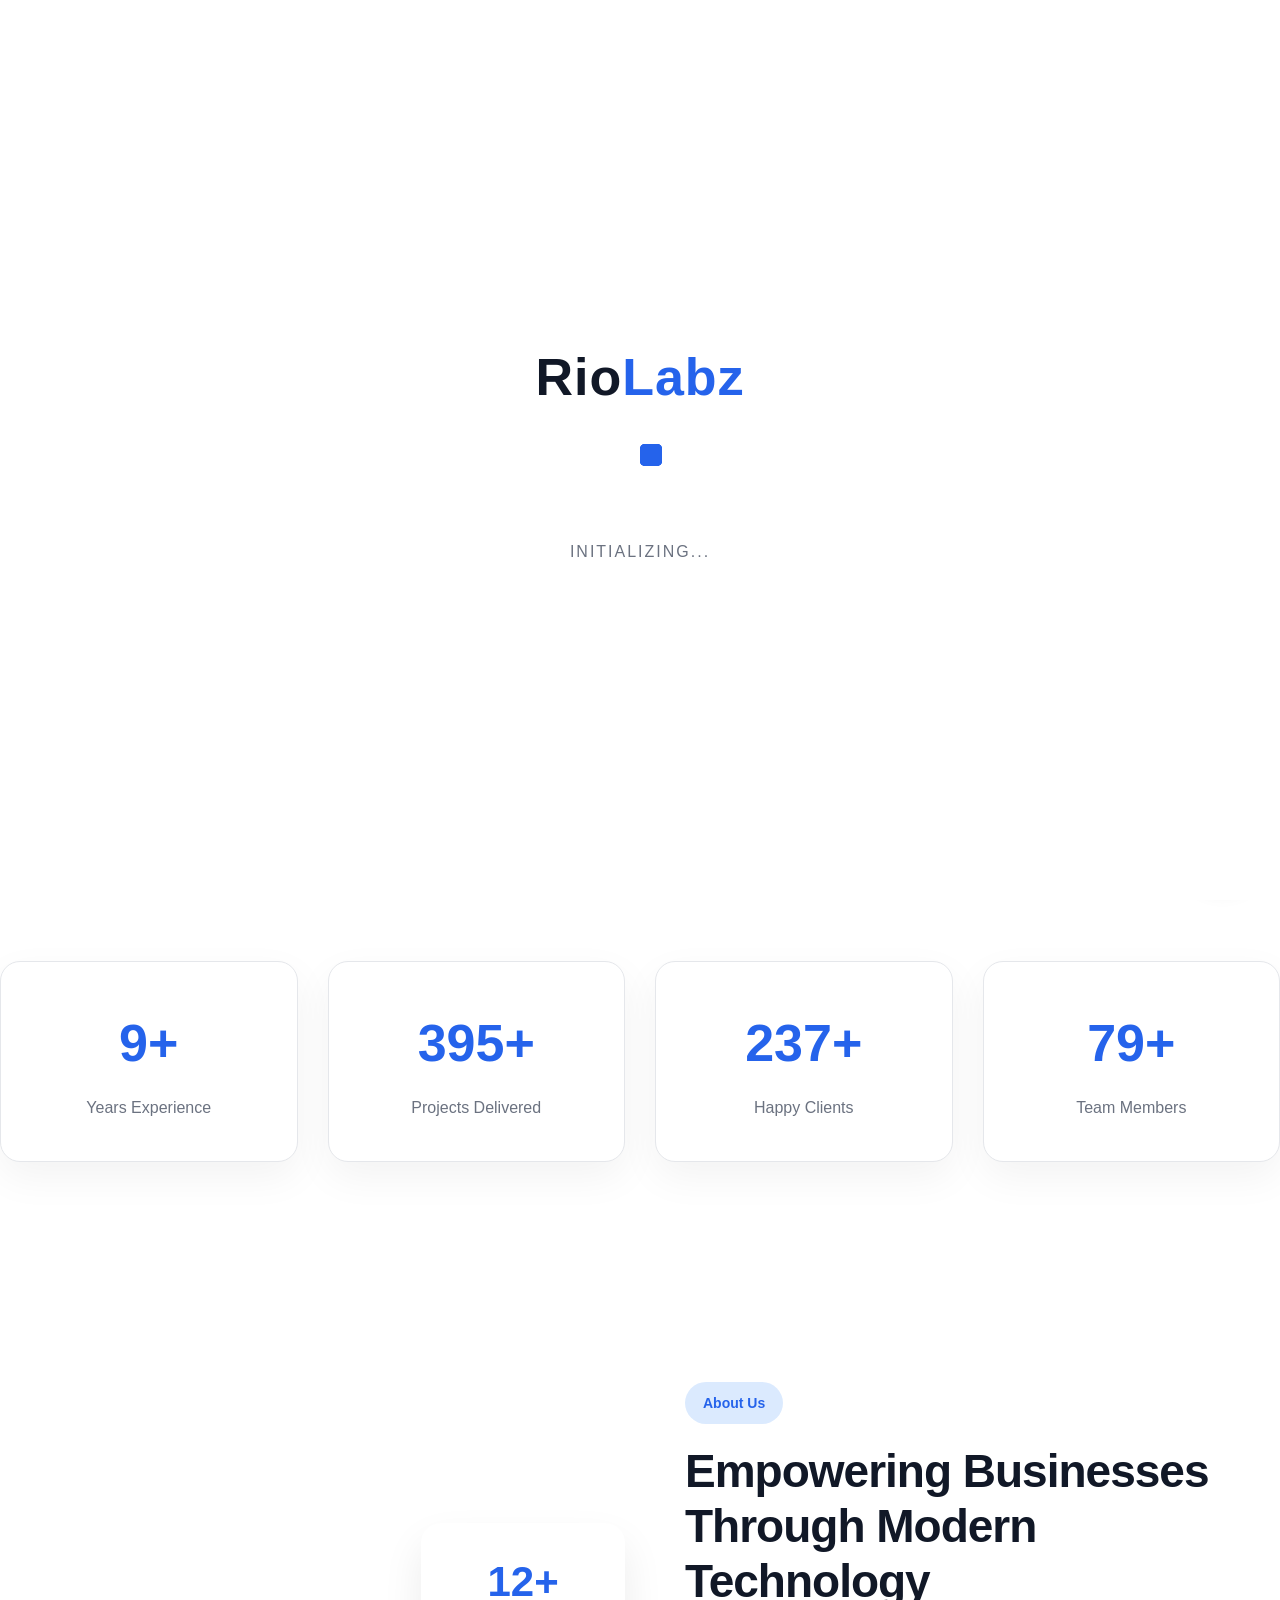
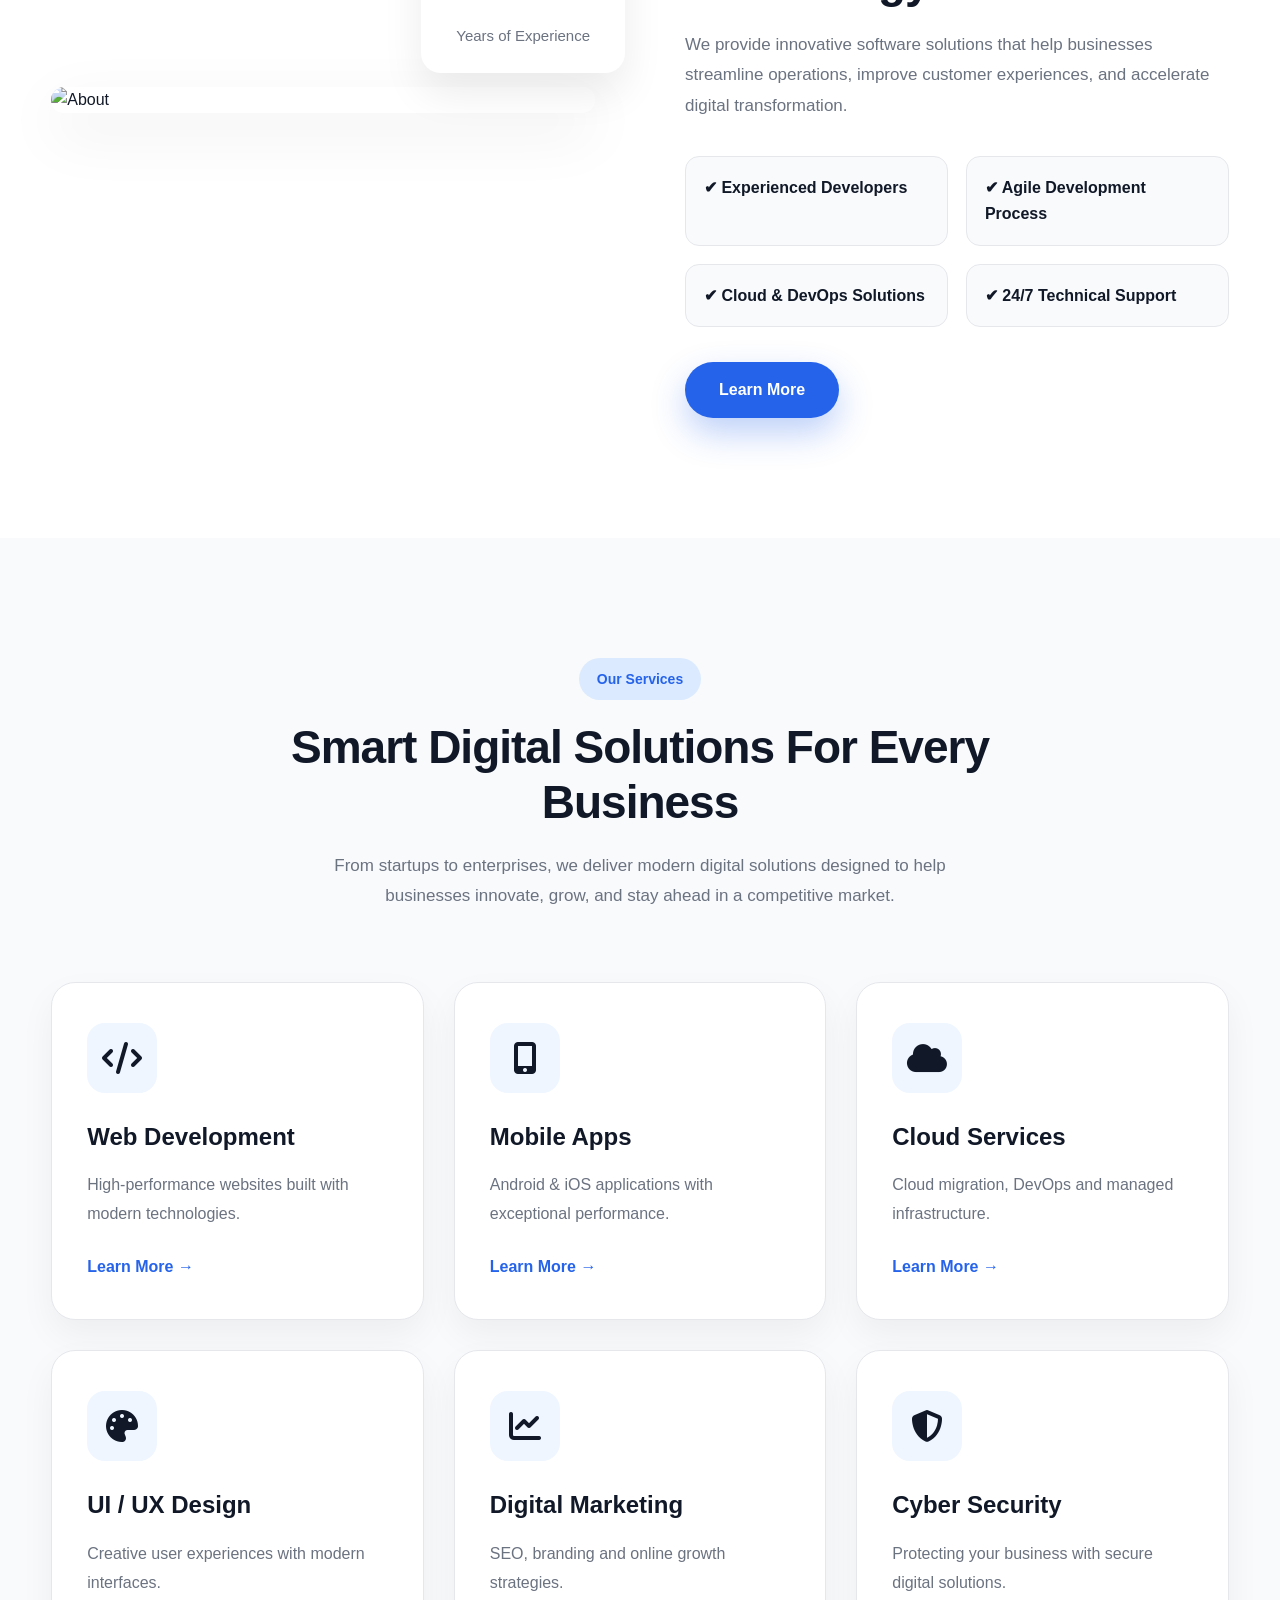
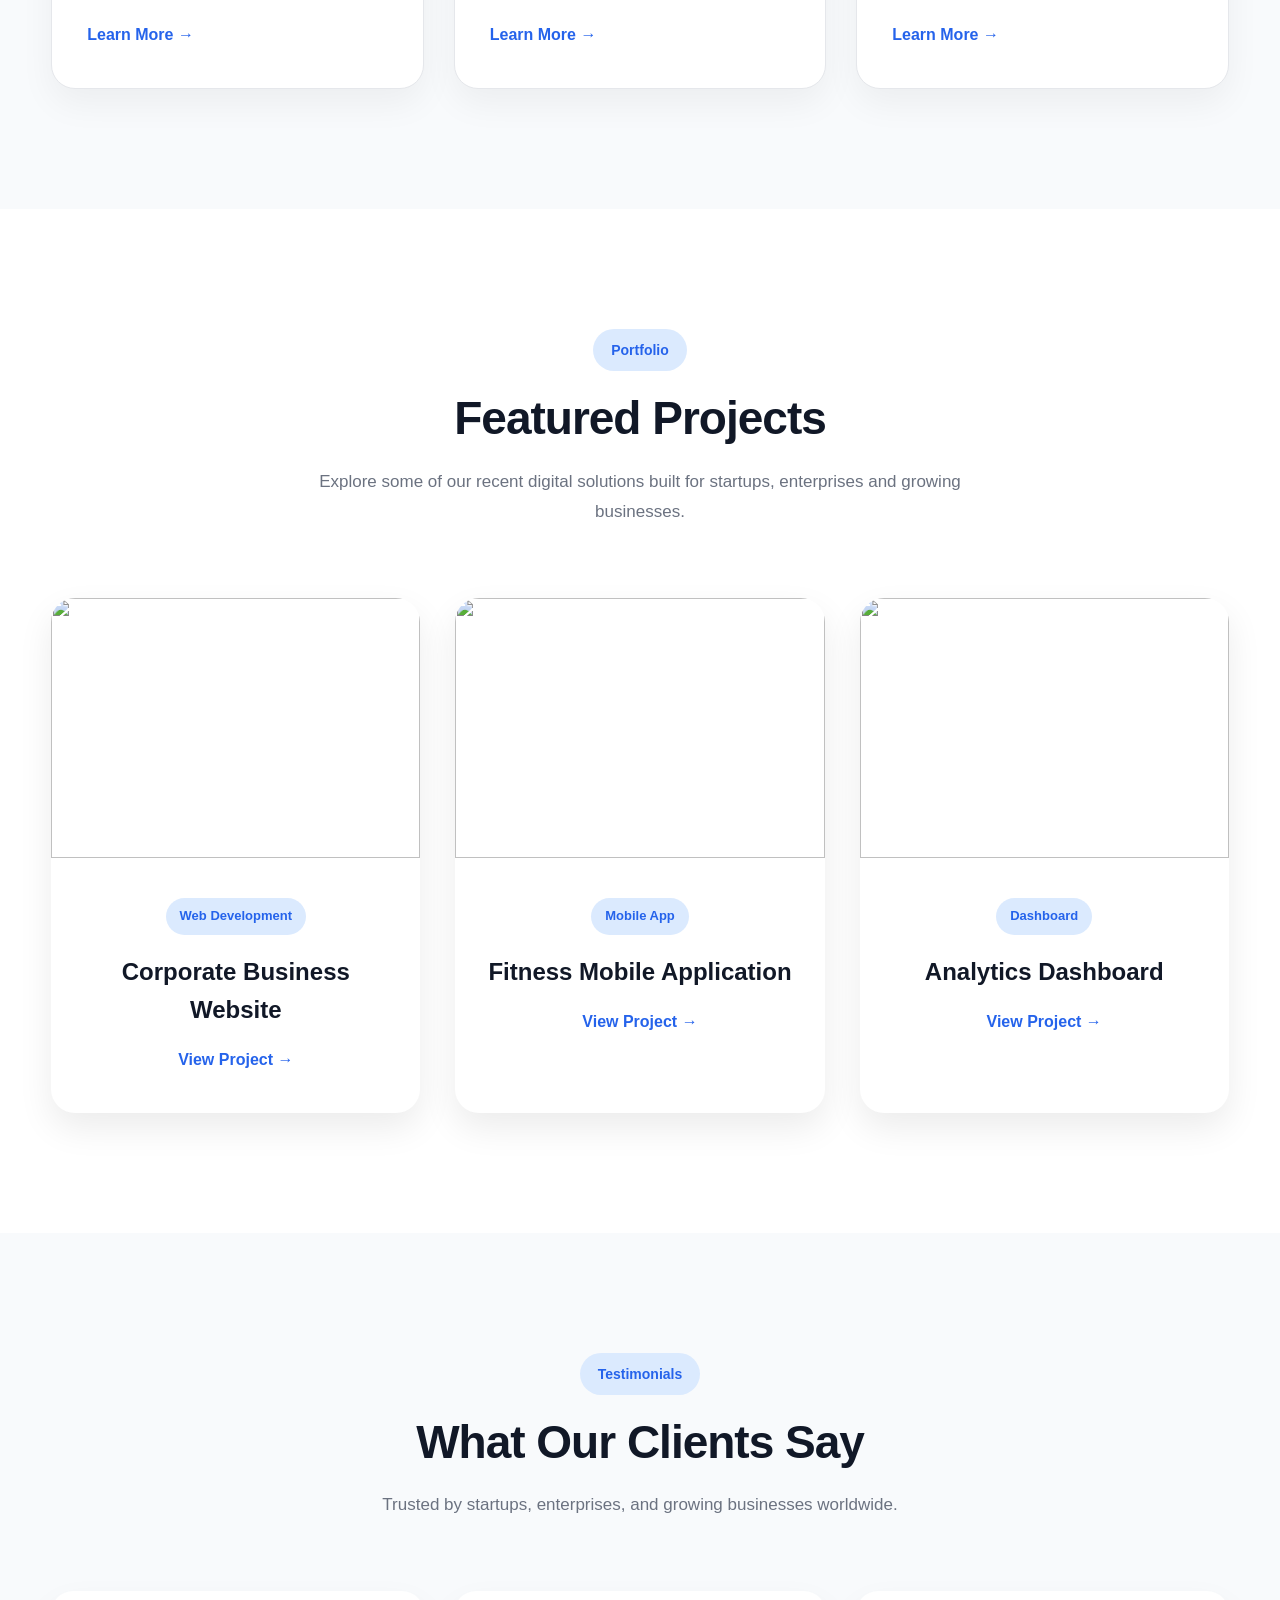
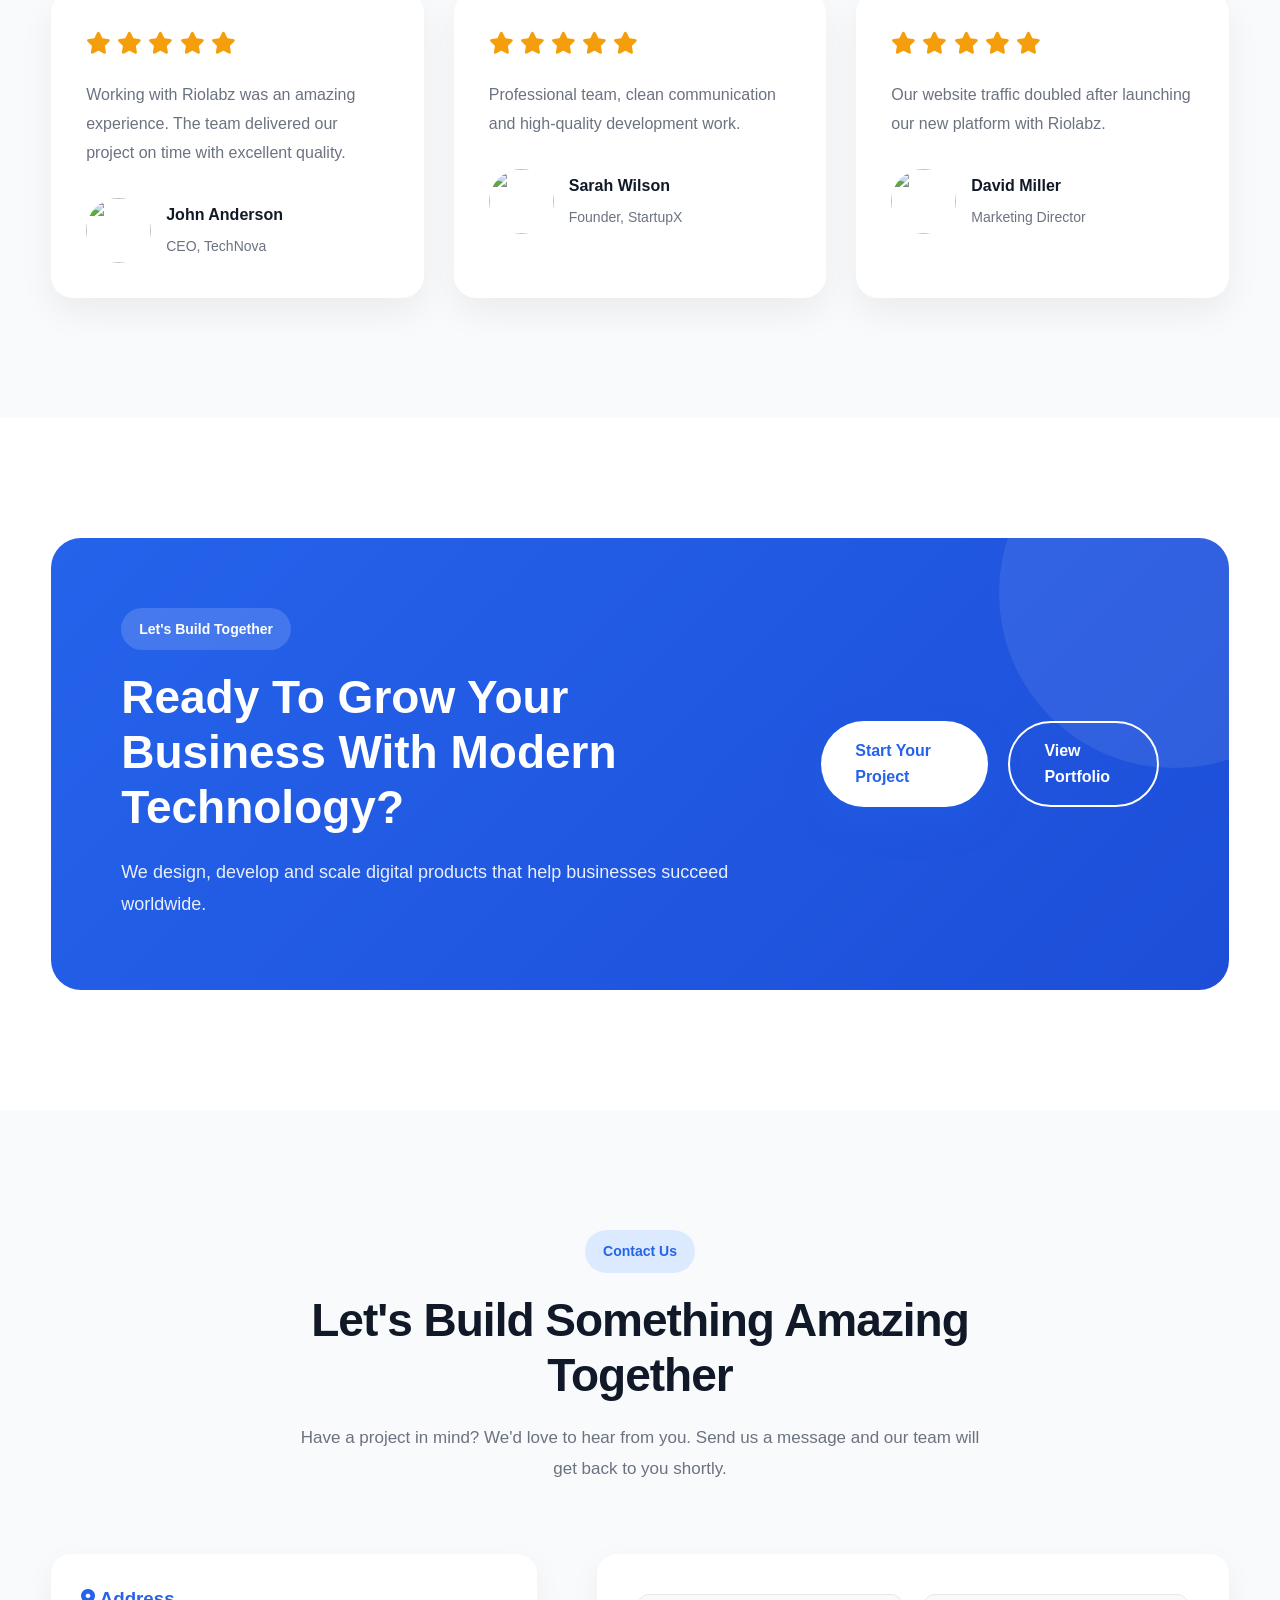
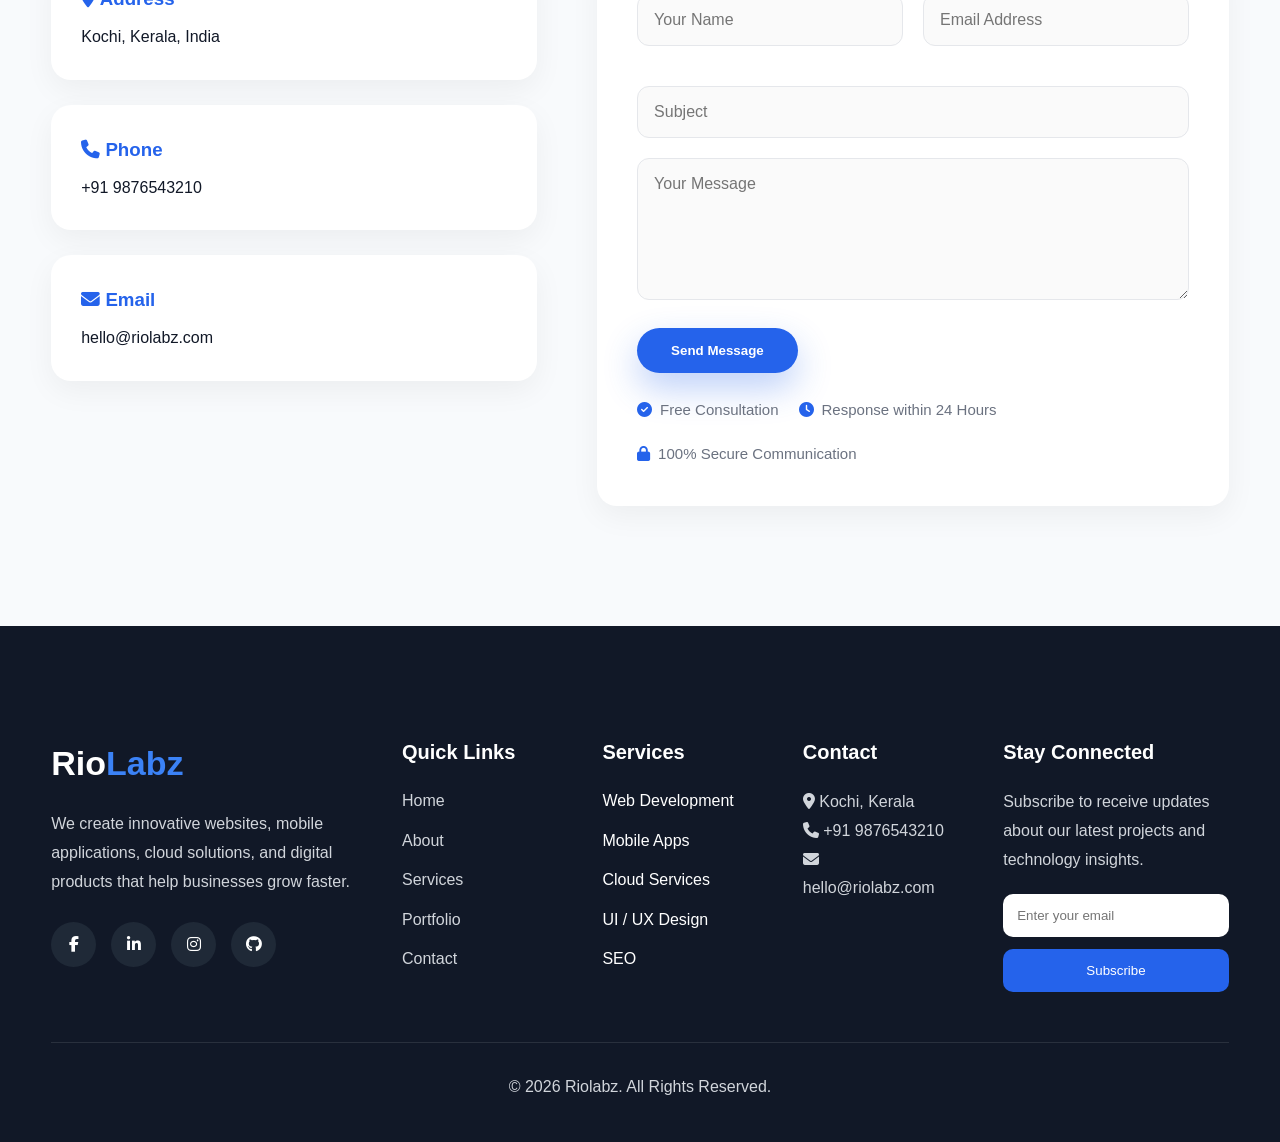
==== commit 2c392edb: "Update index.html" ====
--- a/index.html
+++ b/index.html
@@ -12,6 +12,37 @@
     <link rel="stylesheet" href="styles.css" />
   </head>
   <body>
+    <!-- PRELOADER -->
+
+    <div id="preloader">
+
+        <div class="loader-content">
+
+            <div class="loader-logo">
+
+                Rio<span>Labz</span>
+
+            </div>
+
+            <div class="loader-squares">
+
+                <span></span>
+
+                <span></span>
+
+                <span></span>
+
+                <span></span>
+
+            </div>
+
+            <p>Initializing...</p>
+
+        </div>
+
+    </div>
+
+
     <!-- NAVBAR -->
 
     <nav class="navbar">
@@ -514,7 +545,6 @@
             <textarea rows="6" placeholder="Your Message"></textarea>
 
             <button type="submit" class="btn btn-primary">Send Message</button>
-            <button type="submit" class="btn btn-primary">Send Message</button>
 
             <div class="contact-features">
               <div>
--- a/styles.css
+++ b/styles.css
@@ -38,7 +38,6 @@
   width: 100%;
 }
 
-
 :root {
   --primary: #2563eb;
 
@@ -715,7 +714,7 @@
   display: inline-block;
 }
 
- /* STATS RESPONSIVE */
+/* STATS RESPONSIVE */
 
 @media (max-width: 992px) {
   .stats-container {
@@ -1358,7 +1357,7 @@
 .footer-grid {
   display: grid;
 
-  grid-template-columns: 2fr 1fr 1fr 1fr;
+  grid-template-columns: 2fr 1fr 1fr 1fr 1.5fr;
 
   gap: 50px;
 
@@ -1727,3 +1726,453 @@
 textarea {
   font-family: inherit;
 }
+
+/* WHY CHOOSE US */
+
+.why-choose {
+  padding: 120px 0;
+
+  background: #f8fafc;
+}
+
+.choose-grid {
+  display: grid;
+
+  grid-template-columns: repeat(4, 1fr);
+
+  gap: 30px;
+
+  margin-top: 60px;
+}
+
+.choose-card {
+  background: #fff;
+
+  padding: 35px 25px;
+
+  border-radius: 20px;
+
+  text-align: center;
+
+  box-shadow: 0 10px 30px rgba(0, 0, 0, 0.05);
+
+  transition: 0.3s;
+}
+
+.choose-card:hover {
+  transform: translateY(-10px);
+}
+
+.choose-card i {
+  font-size: 42px;
+
+  color: var(--primary);
+
+  margin-bottom: 20px;
+}
+
+.choose-card h3 {
+  margin-bottom: 15px;
+}
+
+.choose-card p {
+  color: #6b7280;
+
+  line-height: 1.7;
+}
+
+@media (max-width: 992px) {
+  .choose-grid {
+    grid-template-columns: repeat(2, 1fr);
+  }
+}
+
+@media (max-width: 576px) {
+  .choose-grid {
+    grid-template-columns: 1fr;
+  }
+}
+
+/* TECHNOLOGIES */
+
+.tech-icon {
+  font-size: 55px;
+
+  color: var(--primary);
+
+  margin-bottom: 20px;
+
+  display: block;
+}
+
+.project-card .project-content {
+  text-align: center;
+
+  padding: 40px 25px;
+}
+
+.project-card .project-content p {
+  margin-top: 12px;
+
+  color: #6b7280;
+}
+
+/* PAGE HEADER */
+
+.page-header {
+  margin-top: 90px;
+
+  padding: 60px 0;
+
+  background: #f8fafc;
+
+  text-align: center;
+}
+
+.page-header h1 {
+  font-size: 42px;
+
+  margin-bottom: 12px;
+}
+
+.page-header p {
+  color: #6b7280;
+}
+
+.page-header a {
+  color: var(--primary);
+
+  font-weight: 600;
+}
+
+.page-header span {
+  margin: 0 10px;
+
+  color: #9ca3af;
+}
+
+/* CONTACT FEATURES */
+
+.contact-features {
+  margin-top: 25px;
+
+  display: flex;
+
+  flex-wrap: wrap;
+
+  gap: 20px;
+}
+
+.contact-features div {
+  display: flex;
+
+  align-items: center;
+
+  gap: 8px;
+
+  font-size: 15px;
+
+  color: #6b7280;
+}
+
+.contact-features i {
+  color: var(--primary);
+}
+
+/* NEWSLETTER */
+
+.newsletter-form {
+  margin-top: 20px;
+
+  display: flex;
+
+  flex-direction: column;
+
+  gap: 12px;
+}
+
+.newsletter-form input {
+  padding: 14px;
+
+  border: none;
+
+  border-radius: 10px;
+
+  outline: none;
+}
+
+.newsletter-form button {
+  padding: 14px;
+
+  border: none;
+
+  background: var(--primary);
+
+  color: #fff;
+
+  border-radius: 10px;
+
+  cursor: pointer;
+
+  transition: 0.3s;
+}
+
+.newsletter-form button:hover {
+  background: #1d4ed8;
+}
+
+/* PREMIUM CARD HOVER */
+
+.service-card,
+.project-card,
+.stat-card,
+.choose-card,
+.info-box {
+  transition: all 0.35s ease;
+}
+
+.service-card:hover,
+.project-card:hover,
+.stat-card:hover,
+.choose-card:hover,
+.info-box:hover {
+  transform: translateY(-10px);
+
+  box-shadow: 0 25px 60px rgba(37, 99, 235, 0.15);
+}
+
+/* BUTTON IMPROVEMENT */
+
+.btn {
+  transition: all 0.3s ease;
+}
+
+.btn:hover {
+  transform: translateY(-3px);
+
+  box-shadow: 0 18px 40px rgba(37, 99, 235, 0.25);
+}
+
+/* IMAGE EFFECT */
+
+.hero-image img,
+.about-image img,
+.project-card img {
+  transition: 0.4s;
+}
+
+.hero-image img:hover,
+.about-image img:hover,
+.project-card:hover img {
+  transform: scale(1.05);
+}
+
+/* NAVBAR */
+
+.navbar {
+  backdrop-filter: blur(18px);
+
+  -webkit-backdrop-filter: blur(18px);
+}
+
+/* SECTION TITLE */
+
+.section-title {
+  line-height: 1.2;
+
+  letter-spacing: -1px;
+}
+
+/* INPUT EFFECT */
+
+.contact-form input,
+.contact-form textarea {
+  transition: 0.3s;
+}
+
+.contact-form input:focus,
+.contact-form textarea:focus {
+  transform: translateY(-2px);
+}
+
+/* SCROLLBAR */
+
+::-webkit-scrollbar {
+  width: 10px;
+}
+
+::-webkit-scrollbar-track {
+  background: #f3f4f6;
+}
+
+::-webkit-scrollbar-thumb {
+  background: #2563eb;
+
+  border-radius: 20px;
+}
+
+::-webkit-scrollbar-thumb:hover {
+  background: #1d4ed8;
+}
+
+/* GLOBAL ANIMATION */
+
+html {
+  scroll-behavior: smooth;
+}
+
+body {
+  overflow-x: hidden;
+}
+
+/* WINDOWS LOADER */
+
+.loader-squares {
+  position: relative;
+
+  width: 70px;
+
+  height: 70px;
+
+  margin: 25px auto;
+}
+
+.loader-squares span {
+  position: absolute;
+
+  width: 22px;
+
+  height: 22px;
+
+  background: var(--primary);
+
+  border-radius: 5px;
+
+  animation: moveSquare 2s infinite ease-in-out;
+}
+
+.loader-squares span:nth-child(1) {
+  animation-delay: 0s;
+}
+
+.loader-squares span:nth-child(2) {
+  animation-delay: 0.5s;
+}
+
+.loader-squares span:nth-child(3) {
+  animation-delay: 1s;
+}
+
+.loader-squares span:nth-child(4) {
+  animation-delay: 1.5s;
+}
+
+@keyframes moveSquare {
+  0% {
+    top: 0;
+
+    left: 0;
+  }
+
+  25% {
+    top: 0;
+
+    left: 48px;
+  }
+
+  50% {
+    top: 48px;
+
+    left: 48px;
+  }
+
+  75% {
+    top: 48px;
+
+    left: 0;
+  }
+
+  100% {
+    top: 0;
+
+    left: 0;
+  }
+}
+
+/* PRELOADER */
+
+#preloader {
+  position: fixed;
+
+  top: 0;
+
+  left: 0;
+
+  width: 100%;
+
+  height: 100vh;
+
+  background: #ffffff;
+
+  display: flex;
+
+  justify-content: center;
+
+  align-items: center;
+
+  z-index: 999999;
+
+  transition:
+    opacity 0.6s ease,
+    visibility 0.6s ease;
+}
+
+#preloader.hide {
+  opacity: 0;
+
+  visibility: hidden;
+}
+
+.loader-content {
+  text-align: center;
+}
+
+.loader-logo {
+  font-size: 52px;
+
+  font-weight: 800;
+
+  letter-spacing: 1px;
+
+  animation: logoPulse 2s infinite;
+}
+
+@keyframes logoPulse {
+  0% {
+    transform: scale(1);
+  }
+
+  50% {
+    transform: scale(1.05);
+  }
+
+  100% {
+    transform: scale(1);
+  }
+}
+
+.loader-logo span {
+  color: var(--primary);
+}
+
+.loader-content p {
+  margin-top: 25px;
+
+  font-size: 16px;
+
+  color: #6b7280;
+
+  letter-spacing: 2px;
+
+  text-transform: uppercase;
+}
